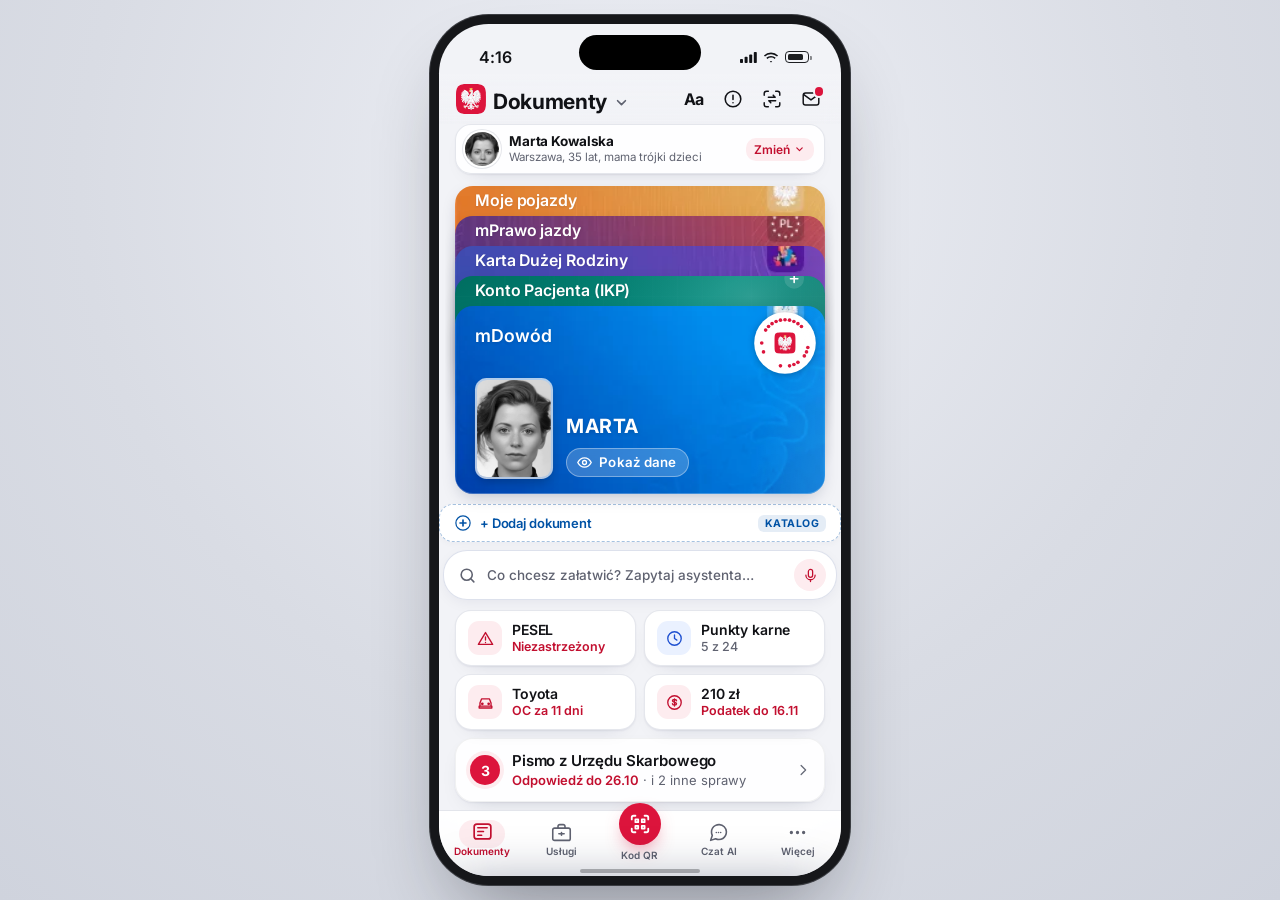
==== mockup/index.html @ f3b1d79f "Własne ikony zamiast emoji, naprawa trybu ciemnego i wysokiego kontrastu, animacje Ikony: - nowy zes" ====
<!doctype html>
<html lang="pl">
<head>
<meta charset="utf-8">
<script src="i18n.js?v=6"></script>
<meta name="viewport" content="width=device-width, initial-scale=1, viewport-fit=cover, interactive-widget=resizes-content">
<meta name="theme-color" content="#f2f3f7">
<meta name="apple-mobile-web-app-capable" content="yes">
<title>mObywatel</title>
<link rel="icon" href="assets/icon-mobywatel.svg">
<link rel="manifest" href="manifest.json">
<link rel="apple-touch-icon" href="assets/icon-mobywatel.svg">
<meta name="mobile-web-app-capable" content="yes">
<link rel="preconnect" href="https://fonts.googleapis.com">
<link rel="preconnect" href="https://fonts.gstatic.com" crossorigin>
<link href="https://fonts.googleapis.com/css2?family=Inter:wght@400;500;600;700&display=swap" rel="stylesheet">
<link rel="stylesheet" href="style.css?v=45">
</head>
<body>
<div class="phone" id="app">
  <a href="#prompt" class="skip-link" id="skipToChat">Przejdź do rozmowy z asystentem</a>
  <div class="sr-only" id="srPolite" aria-live="polite" aria-atomic="true"></div>
  <div class="sr-only" id="srAlert" role="alert" aria-live="assertive" aria-atomic="true"></div>
  <div class="island" aria-hidden="true"></div>
  <div class="status" aria-hidden="true"><span id="clock">20:10</span><span class="sig"><svg width="17" height="11" viewBox="0 0 17 11" fill="currentColor"><rect x="0" y="7" width="3" height="4" rx=".8"/><rect x="4.6" y="4.8" width="3" height="6.2" rx=".8"/><rect x="9.2" y="2.4" width="3" height="8.6" rx=".8"/><rect x="13.8" y="0" width="3" height="11" rx=".8"/></svg><svg width="16" height="11" viewBox="0 0 16 11" fill="currentColor"><path d="M8 2.2c2.3 0 4.4.9 6 2.4l1.1-1.2A10.3 10.3 0 0 0 8 .5 10.3 10.3 0 0 0 .9 3.4L2 4.6a8.6 8.6 0 0 1 6-2.4Zm0 3.4c1.4 0 2.6.5 3.6 1.4l1.1-1.2A6.9 6.9 0 0 0 8 3.9a6.9 6.9 0 0 0-4.7 1.9L4.4 7A5.2 5.2 0 0 1 8 5.6Zm0 3.3a1.6 1.6 0 0 1 1.2.5L8 10.6 6.8 9.4A1.6 1.6 0 0 1 8 8.9Z"/></svg><i class="bat"></i></span></div>

  <header class="top" id="top">
    <button class="home" id="homeBtn" aria-label="Ekran główny"><img class="emblem" src="assets/icon-mobywatel.svg" alt="" decoding="async"></button>
    <span class="sp"></span>
    <button class="ico" id="a11yBtn" onclick="toggleA11yPanel(event)" aria-label="Ustawienia wyglądu: wielkość tekstu, kontrast, słowniczek" aria-haspopup="true" aria-expanded="false" aria-controls="a11yPanel"><span class="aa" aria-hidden="true">Aa</span></button>
    <button class="ico" id="errBtn" onclick="openErrorHistory()" aria-label="Historia błędów asystenta AI" aria-haspopup="dialog" aria-controls="errModal"><svg aria-hidden="true" viewBox="0 0 24 24" fill="none" stroke="currentColor" stroke-width="1.7" stroke-linecap="round" stroke-linejoin="round"><circle cx="12" cy="12" r="8.5"/><path d="M12 8v4.5M12 16h.01"/></svg><span class="err-badge" id="errBadge" hidden>0</span></button>
    <button class="ico chatonly" id="histBtn" aria-label="Historia rozmów" aria-haspopup="true" aria-expanded="false" aria-controls="hmenu"><svg aria-hidden="true" viewBox="0 0 24 24" fill="none" stroke="currentColor" stroke-width="1.6" stroke-linecap="round" stroke-linejoin="round"><path d="M4.2 12a7.8 7.8 0 1 0 2.3-5.5"/><path d="M4 4.6v3.6h3.6"/><path d="M12 8.2V12l2.7 1.7"/></svg><span class="hc" id="histCount" hidden></span></button>
    <button class="ico chatonly" id="newBtn" aria-label="Nowa rozmowa"><svg aria-hidden="true" viewBox="0 0 24 24" fill="none" stroke="currentColor" stroke-width="1.6" stroke-linecap="round" stroke-linejoin="round"><path d="M11.5 4.5h-5a2 2 0 0 0-2 2v11a2 2 0 0 0 2 2h11a2 2 0 0 0 2-2v-5"/><path d="M17.7 3.8a1.9 1.9 0 0 1 2.7 2.7l-7.6 7.6-3.4.7.7-3.4z"/></svg></button>
    <button class="ico" id="qrBtn" aria-label="Potwierdź swoje dane: zeskanuj znak mObywatela odbiorcy"><svg aria-hidden="true" viewBox="0 0 24 24" fill="none" stroke="currentColor" stroke-width="1.6" stroke-linecap="round" stroke-linejoin="round"><path d="M3.5 8V6a2.5 2.5 0 0 1 2.5-2.5h2M16 3.5h2A2.5 2.5 0 0 1 20.5 6v2M20.5 16v2a2.5 2.5 0 0 1-2.5 2.5h-2M8 20.5H6A2.5 2.5 0 0 1 3.5 18v-2"/><path d="M8 10h7.5l-2.2-2.2M16 14H8.5l2.2 2.2"/></svg></button>
    <button class="ico" id="mailBtn" aria-label="Skrzynka, 1 nowa wiadomość"><svg aria-hidden="true" viewBox="0 0 24 24" fill="none" stroke="currentColor" stroke-width="1.6" stroke-linecap="round" stroke-linejoin="round"><rect x="3.5" y="5.5" width="17" height="13" rx="2.5"/><path d="m4.5 7.5 7.5 5.5 7.5-5.5"/></svg><span class="dot" aria-hidden="true"></span></button>
    <button class="ico" id="bellBtn" aria-label="Powiadomienia"><svg aria-hidden="true" viewBox="0 0 24 24" fill="none" stroke="currentColor" stroke-width="1.6" stroke-linecap="round" stroke-linejoin="round"><path d="M6.5 16.5V11a5.5 5.5 0 0 1 11 0v5.5l1.5 1.5H5zM10 20.5a2 2 0 0 0 4 0"/></svg></button>
  </header>

  <div class="a11y-pop" id="a11yPanel" role="dialog" aria-label="Ustawienia wyglądu">
    <div class="ap-lang-row" role="group" aria-label="Wybór języka / Select language">
      <button type="button" class="lang-btn" data-lang="pl" onclick="A11Y.setLang('pl')"><span class="flag" aria-hidden="true"><i class="ikf ikf-pl" aria-hidden="true"></i></span> Polski</button>
      <button type="button" class="lang-btn" data-lang="uk" onclick="A11Y.setLang('uk')"><span class="flag" aria-hidden="true"><i class="ikf ikf-ua" aria-hidden="true"></i></span> Українська</button>
      <button type="button" class="lang-btn" data-lang="en" onclick="A11Y.setLang('en')"><span class="flag" aria-hidden="true"><i class="ikf ikf-gb" aria-hidden="true"></i></span> English</button>
    </div>
    <button type="button" class="ap-row" id="apDark" onclick="A11Y.toggleDarkMode()" role="switch" aria-checked="false"><span class="ap-ic" aria-hidden="true"><i class="ik ik-moon" aria-hidden="true"></i></span><span class="ap-tx"><b>Tryb ciemny (Dark Mode)</b><small>Grafitowe tło, oszczędność baterii</small></span><i class="sw" aria-hidden="true"></i></button>
    <button type="button" class="ap-row" id="apFont" onclick="A11Y.toggleLargeText()" role="switch" aria-checked="false"><span class="ap-ic" aria-hidden="true">A+</span><span class="ap-tx"><b>Duży tekst</b><small>Czytelniej, większe przyciski</small></span><i class="sw" aria-hidden="true"></i></button>
    <button type="button" class="ap-row" id="apContrast" onclick="A11Y.toggleHighContrast()" role="switch" aria-checked="false"><span class="ap-ic" aria-hidden="true">◐</span><span class="ap-tx"><b>Wysoki kontrast</b><small>Mocne kolory i obramowania</small></span><i class="sw" aria-hidden="true"></i></button>
    <button type="button" class="ap-row" onclick="closeA11yPanel();openGlossary()"><span class="ap-ic" aria-hidden="true">?</span><span class="ap-tx"><b>Słowniczek „Po ludzku”</b><small>Trudne pojęcia prostym językiem</small></span></button>
    <button type="button" class="ap-row" onclick="closeA11yPanel();openErrorHistory()"><span class="ap-ic" aria-hidden="true">!</span><span class="ap-tx"><b>Historia błędów AI</b><small id="apErrSub">Status asystenta i dziennik błędów</small></span></button>
  </div>

  <button class="title" id="title" aria-haspopup="true" aria-expanded="false" aria-controls="lmenu">Dokumenty<svg aria-hidden="true" viewBox="0 0 24 24" fill="none" stroke="currentColor" stroke-width="2.4" stroke-linecap="round" stroke-linejoin="round"><path d="m6.5 9.5 5.5 5.5 5.5-5.5"/></svg></button>
  <button class="person-bar" id="personBtn" type="button" aria-label="Wybierz osobę w pokazie" aria-haspopup="true" aria-expanded="false" aria-controls="lmenu">
    <span class="person-avatar" aria-hidden="true"></span>
    <span class="person-meta">
      <b class="person-name"></b>
      <small class="person-desc"></small>
    </span>
    <span class="person-change" aria-hidden="true">Zmień<svg viewBox="0 0 24 24" fill="none" stroke="currentColor" stroke-width="2.2" stroke-linecap="round" stroke-linejoin="round"><path d="m7 9 5 5 5-5"/></svg></span>
  </button>
  <div class="lmenu" id="lmenu">
    <div class="scrim"></div>
    <div class="panel" role="dialog" aria-modal="true" aria-label="Układ dokumentów i osoba">
      <div class="lmenu-tabs" role="tablist" aria-label="Sekcje menu">
        <button type="button" class="lmenu-tab active" data-tab="osoba" role="tab" aria-selected="true" onclick="setMenuTab('osoba')"><i class="ik ik-user" aria-hidden="true"></i> Osoba</button>
        <button type="button" class="lmenu-tab" data-tab="uklad" role="tab" aria-selected="false" onclick="setMenuTab('uklad')"><i class="ik ik-layers" aria-hidden="true"></i> Układ</button>
        <button type="button" class="lmenu-tab" data-tab="a11y" role="tab" aria-selected="false" onclick="setMenuTab('a11y')"><i class="ik ik-gear" aria-hidden="true"></i> Opcje</button>
      </div>
      <div class="lmenu-sec" id="secOsoba">
        <div class="mh">Wybierz osobę w demonstracji</div>
        <div class="mo"></div>
      </div>
      <div class="lmenu-sec" id="secUklad" hidden>
        <div class="mh">Układ kart dokumentów na ekranie</div>
        <div class="ml"></div>
      </div>
      <div class="lmenu-sec" id="secA11y" hidden>
        <div class="mh">Dostępność i demonstracja</div>
        <div class="ma11y"></div>
      </div>
    </div>
  </div>

  <div class="hmenu" id="hmenu"><div class="scrim"></div><div class="panel" role="dialog" aria-modal="true" aria-label="Historia rozmów"><div class="hh"><span>Rozmowy</span><button id="hnew" type="button">+ Nowa rozmowa</button></div><div class="hl" id="hlist" data-t="0"></div></div></div>

  <div class="stackwrap" id="stackwrap"><div class="stack" id="stack"></div></div>
  <div class="alt" id="alt"></div>

  <section class="reminders" id="reminders" aria-label="Pulpit spraw i przypomnienia">
    <div class="search-pill" id="searchPill" onclick="enterChat();setTimeout(()=>document.getElementById('prompt').focus(),50)" role="button" tabindex="0" aria-label="Szukaj spraw i rozmawiaj z asystentem AI">
      <svg class="sp-search-ic" viewBox="0 0 24 24" fill="none" stroke="currentColor" stroke-width="2" stroke-linecap="round"><circle cx="11" cy="11" r="7"/><path d="m20 20-3.5-3.5"/></svg>
      <span class="sp-tx">Co chcesz załatwić? Zapytaj asystenta…</span>
      <button type="button" class="sp-mic-btn" onclick="event.stopPropagation();document.getElementById('mic').click()" aria-label="Mów do asystenta">
        <svg viewBox="0 0 24 24" fill="none" stroke="currentColor" stroke-width="1.8" stroke-linecap="round"><rect x="9" y="3.5" width="6" height="11" rx="3"/><path d="M5.5 11.5a6.5 6.5 0 0 0 13 0M12 18v2.5"/></svg>
      </button>
    </div>
    <div class="quick-grid" id="quickGrid"></div>
    <div class="tiles" id="tiles"></div>
  </section>

  <section class="chat" id="chat" aria-label="Rozmowa z asystentem">
    <div class="msgs" id="msgs" role="log" aria-live="polite" aria-relevant="additions"></div>
    <div class="ai-status" id="aiStatus" role="status" aria-live="polite" hidden>
      <span class="ai-status-dot" aria-hidden="true"></span>
      <span class="ai-status-tx" id="aiStatusTx">Asystent odpowiada…</span>
    </div>
  </section>

  <section class="voice" id="voice" aria-label="Rozmowa głosowa" data-vs="idle">
    <div class="vstage" id="vstage"></div>
    <div class="vfoot">
      <p class="vheard" id="vheard"></p>
      <p class="vstate" id="vstate">Dotknij, aby mówić</p>
      <button type="button" class="vmic" id="vmic" aria-label="Mów"><span class="ring" aria-hidden="true"></span><span class="ring r2" aria-hidden="true"></span><svg aria-hidden="true" viewBox="0 0 24 24" fill="none" stroke="currentColor" stroke-width="1.8" stroke-linecap="round"><rect x="9" y="3.5" width="6" height="11" rx="3"/><path d="M5.5 11.5a6.5 6.5 0 0 0 13 0M12 18v2.5"/></svg></button>
      <button type="button" class="vkbd" id="vkbd"><svg aria-hidden="true" viewBox="0 0 24 24" fill="none" stroke="currentColor" stroke-width="1.6" stroke-linecap="round" stroke-linejoin="round"><rect x="2.5" y="6" width="19" height="12" rx="2.5"/><path d="M6 10h.01M9.3 10h.01M12.6 10h.01M15.9 10h.01M18 10h.01M6 13.5h.01M18 13.5h.01M9 14h6"/></svg>Pisz zamiast mówić</button>
    </div>
  </section>

  <form class="composer" id="composer" autocomplete="off">
    <div class="search-suggest" id="searchSuggest" role="listbox" aria-label="Podpowiedzi spraw" hidden></div>
    <div class="bar">
      <button type="button" class="ib" id="cam" aria-label="Zrób zdjęcie dokumentu"><svg aria-hidden="true" viewBox="0 0 24 24" fill="none" stroke="currentColor" stroke-width="1.6" stroke-linecap="round" stroke-linejoin="round"><path d="M4 8.5h3l1.8-2.5h6.4L17 8.5h3V19H4z"/><circle cx="12" cy="13.5" r="3.4"/></svg></button>
      <input id="prompt" placeholder="Co chcesz załatwić?" enterkeyhint="send" aria-label="Wiadomość do asystenta">
      <button type="button" class="ib mic" id="mic" aria-label="Powiedz głosowo"><svg aria-hidden="true" viewBox="0 0 24 24" fill="none" stroke="currentColor" stroke-width="1.6" stroke-linecap="round"><rect x="9" y="3.5" width="6" height="11" rx="3"/><path d="M5.5 11.5a6.5 6.5 0 0 0 13 0M12 18v2.5"/></svg></button>
      <button type="submit" class="send" aria-label="Wyślij wiadomość"><svg aria-hidden="true" viewBox="0 0 24 24" fill="none" stroke="currentColor" stroke-width="2.2" stroke-linecap="round" stroke-linejoin="round"><path d="M12 18.5v-13M6.5 11 12 5.5l5.5 5.5"/></svg></button>
    </div>
  </form>

  <div class="todo" id="todo" aria-hidden="true"><div class="scrim"></div>
    <div class="tpanel" role="dialog" aria-modal="true" aria-labelledby="todoH">
      <div class="grab" aria-hidden="true"></div>
      <div class="th"><h2 id="todoH">Do załatwienia</h2><button class="tx-close" id="todoClose" aria-label="Zamknij"><svg aria-hidden="true" viewBox="0 0 24 24" fill="none" stroke="currentColor" stroke-width="2" stroke-linecap="round"><path d="M6.5 6.5l11 11M17.5 6.5l-11 11"/></svg></button></div>
      <div class="tl"></div>
      <button class="task" id="todoAsk">Zapytaj asystenta o wszystkie sprawy</button>
    </div>
  </div>
  <div class="sheet" id="detail" role="dialog" aria-modal="true" aria-label="Szczegóły dokumentu"></div>
  <div class="sheet-modal" id="glossaryModal" role="dialog" aria-modal="true" aria-labelledby="glossaryTitle">
    <div class="scrim" onclick="closeGlossary()"></div>
    <div class="modal-box">
      <div class="modal-head">
        <h2 id="glossaryTitle">Słowniczek „Po ludzku”</h2>
        <button class="tx-close" onclick="closeGlossary()" aria-label="Zamknij"><svg aria-hidden="true" viewBox="0 0 24 24" fill="none" stroke="currentColor" stroke-width="2" stroke-linecap="round"><path d="M6.5 6.5l11 11M17.5 6.5l-11 11"/></svg></button>
      </div>
      <p class="modal-sub">Wyjaśniamy trudne terminy urzędowe w prosty, codzienny sposób.</p>
      <div class="glossary-list"></div>
    </div>
  </div>

  <div class="sheet-modal" id="pointsModal" role="dialog" aria-modal="true" aria-labelledby="ptsTitle">
    <div class="scrim" onclick="closePointsDetail()"></div>
    <div class="modal-box">
      <div class="modal-head">
        <h2 id="ptsTitle">Punkty karne (CEPiK)</h2>
        <button class="tx-close" onclick="closePointsDetail()" aria-label="Zamknij"><svg aria-hidden="true" viewBox="0 0 24 24" fill="none" stroke="currentColor" stroke-width="2" stroke-linecap="round"><path d="M6.5 6.5l11 11M17.5 6.5l-11 11"/></svg></button>
      </div>
      <div class="pts-hero">
        <div class="pts-circle">
          <span class="pts-num">0</span>
          <small class="pts-max">/ 24 punktów</small>
        </div>
        <p class="pts-desc"></p>
      </div>
      <div class="pts-rules">
        <div class="rule-row">
          <span>Przedawnienie punktów:</span>
          <b>1 rok od daty zapłaty mandatu</b>
        </div>
        <div class="rule-row">
          <span>Limit dopuszczalny:</span>
          <b>24 punkty (20 pkt dla nowego kierowcy)</b>
        </div>
      </div>
      <div style="display:flex;gap:8px;margin-top:10px">
        <button class="btn secondary" style="flex:1" type="button" onclick="closePointsDetail();openOfficialCertificate('punkty')"><i class="ik ik-cert" aria-hidden="true"></i> Zaświadczenie PDF</button>
        <button class="btn primary pts-ask" style="flex:1.4" type="button">Zapytaj asystenta</button>
      </div>
    </div>
  </div>

  <div class="sheet-modal" id="errModal" role="dialog" aria-modal="true" aria-labelledby="errTitle">
    <div class="scrim" onclick="closeErrorHistory()"></div>
    <div class="modal-box">
      <div class="modal-head">
        <h2 id="errTitle">Historia błędów asystenta</h2>
        <button class="tx-close" onclick="closeErrorHistory()" aria-label="Zamknij"><svg aria-hidden="true" viewBox="0 0 24 24" fill="none" stroke="currentColor" stroke-width="2" stroke-linecap="round"><path d="M6.5 6.5l11 11M17.5 6.5l-11 11"/></svg></button>
      </div>
      <div class="err-agent-meta" id="errAgentMeta"></div>
      <div class="err-list" id="errList"></div>
      <div class="err-foot" id="errFoot" hidden>
        <button type="button" class="btn ghost err-clear-btn" onclick="clearErrorHistory()">Wyczyść historię błędów</button>
      </div>
    </div>
  </div>

    <!-- Modale e-Usług i Bezpieczeństwa -->
  <div class="sheet-modal" id="peselModal" role="dialog" aria-modal="true" aria-labelledby="peselModalTitle">
    <div class="scrim" onclick="closeZastrzezPeselModal()"></div>
    <div class="modal-box">
      <div class="modal-head">
        <h2 id="peselModalTitle">Zastrzeż PESEL</h2>
        <button class="tx-close" onclick="closeZastrzezPeselModal()" aria-label="Zamknij"><svg aria-hidden="true" viewBox="0 0 24 24" fill="none" stroke="currentColor" stroke-width="2" stroke-linecap="round"><path d="M6.5 6.5l11 11M17.5 6.5l-11 11"/></svg></button>
      </div>
      <p class="modal-sub">Oficjalny Rejestr Zastrzeżeń PESEL (Ministerstwo Cyfryzacji)</p>
      <div class="pesel-hero-box"></div>
      <h3 class="sec-h" style="margin-top:16px">Historia weryfikacji przez instytucje</h3>
      <div class="pesel-hist-list"></div>
    </div>
  </div>

  <div class="sheet-modal" id="busModal" role="dialog" aria-modal="true" aria-labelledby="busModalTitle">
    <div class="scrim" onclick="closeBezpiecznyAutobusModal()"></div>
    <div class="modal-box">
      <div class="modal-head">
        <h2 id="busModalTitle">Bezpieczny autobus</h2>
        <button class="tx-close" onclick="closeBezpiecznyAutobusModal()" aria-label="Zamknij"><svg aria-hidden="true" viewBox="0 0 24 24" fill="none" stroke="currentColor" stroke-width="2" stroke-linecap="round"><path d="M6.5 6.5l11 11M17.5 6.5l-11 11"/></svg></button>
      </div>
      <p class="modal-sub">Baza Centralnej Ewidencji Pojazdów (CEPiK)</p>
      <div class="bus-search-bar">
        <input type="text" id="busSearchInput" placeholder="Wpisz numer rejestracyjny (np. KR 12345)" value="KR 12345" enterkeyhint="search" style="text-transform:uppercase">
        <button type="button" class="btn primary btn-sm" onclick="renderBusDetails(document.getElementById('busSearchInput').value)">Sprawdź</button>
      </div>
      <div class="bus-presets">
        <span class="bp-lbl">Szybki wybór:</span>
        <button type="button" class="chip-sm" onclick="openBezpiecznyAutobusModal('KR 12345')">KR 12345</button>
        <button type="button" class="chip-sm" onclick="openBezpiecznyAutobusModal('WWA 8821')">WWA 8821</button>
        <button type="button" class="chip-sm" onclick="openBezpiecznyAutobusModal('GD 4490')">GD 4490</button>
      </div>
      <div class="bus-result-box"></div>
    </div>
  </div>

  <div class="sheet-modal" id="platnosciModal" role="dialog" aria-modal="true" aria-labelledby="platModalTitle">
    <div class="scrim" onclick="closeEPlatnosciModal()"></div>
    <div class="modal-box">
      <div class="modal-head">
        <h2 id="platModalTitle">ePłatności</h2>
        <button class="tx-close" onclick="closeEPlatnosciModal()" aria-label="Zamknij"><svg aria-hidden="true" viewBox="0 0 24 24" fill="none" stroke="currentColor" stroke-width="2" stroke-linecap="round"><path d="M6.5 6.5l11 11M17.5 6.5l-11 11"/></svg></button>
      </div>
      <p class="modal-sub">Podatki lokalne i opłaty samorządowe z płatnością BLIK</p>
      <div class="eplat-list"></div>
    </div>
  </div>

  <div class="sheet-modal" id="blikModal" role="dialog" aria-modal="true" aria-labelledby="blikModalTitle">
    <div class="scrim" onclick="closeBlikModal()"></div>
    <div class="modal-box blik-modal-box">
      <div class="modal-head">
        <h2 id="blikModalTitle">Płatność kodem BLIK</h2>
        <button class="tx-close" onclick="closeBlikModal()" aria-label="Zamknij"><svg aria-hidden="true" viewBox="0 0 24 24" fill="none" stroke="currentColor" stroke-width="2" stroke-linecap="round"><path d="M6.5 6.5l11 11M17.5 6.5l-11 11"/></svg></button>
      </div>
      <p class="modal-sub">Krajowa Izba Rozliczeniowa (KIR) &amp; ePłatności gov.pl</p>
      <div class="blik-flow-box" id="blikFlowBox"></div>
    </div>
  </div>

  <div class="sheet-modal" id="airModal" role="dialog" aria-modal="true" aria-labelledby="airModalTitle">
    <div class="scrim" onclick="closeJakoscPowietrzaModal()"></div>
    <div class="modal-box">
      <div class="modal-head">
        <h2 id="airModalTitle">Jakość powietrza</h2>
        <button class="tx-close" onclick="closeJakoscPowietrzaModal()" aria-label="Zamknij"><svg aria-hidden="true" viewBox="0 0 24 24" fill="none" stroke="currentColor" stroke-width="2" stroke-linecap="round"><path d="M6.5 6.5l11 11M17.5 6.5l-11 11"/></svg></button>
      </div>
      <p class="modal-sub">Główny Inspektorat Ochrony Środowiska (GIOŚ)</p>
      <div class="air-hero-box"></div>
    </div>
  </div>

  <div class="sheet-modal" id="wyboryModal" role="dialog" aria-modal="true" aria-labelledby="wyboryModalTitle">
    <div class="scrim" onclick="closeWyboryModal()"></div>
    <div class="modal-box crw-box">
      <div class="modal-head">
        <h2 id="wyboryModalTitle">Centralny Rejestr Wyborców (CRW)</h2>
        <button class="tx-close" onclick="closeWyboryModal()" aria-label="Zamknij"><svg aria-hidden="true" viewBox="0 0 24 24" fill="none" stroke="currentColor" stroke-width="2" stroke-linecap="round"><path d="M6.5 6.5l11 11M17.5 6.5l-11 11"/></svg></button>
      </div>
      <p class="modal-sub">Państwowa Komisja Wyborcza &amp; Rejestr Wyborców</p>
      <div class="crw-body" id="crwBody"></div>
    </div>
  </div>

  <div class="sheet-modal" id="aptekaModal" role="dialog" aria-modal="true" aria-label="Ekran apteczny e-Recepty">
    <div class="scrim" onclick="closeAptekaModal()"></div>
    <div class="modal-box apteka-box"></div>
  </div>

  <div class="sheet-modal" id="pocztaModal" role="dialog" aria-modal="true" aria-labelledby="pocztaModalTitle">
    <div class="scrim" onclick="closePocztaModal()"></div>
    <div class="modal-box">
      <div class="modal-head">
        <h2 id="pocztaModalTitle">e-Doręczenia (Skrzynka)</h2>
        <button class="tx-close" onclick="closePocztaModal()" aria-label="Zamknij"><svg aria-hidden="true" viewBox="0 0 24 24" fill="none" stroke="currentColor" stroke-width="2" stroke-linecap="round"><path d="M6.5 6.5l11 11M17.5 6.5l-11 11"/></svg></button>
      </div>
      <p class="modal-sub">Oficjalna korespondencja urzędowa z potwierdzeniem UPO</p>
      <div class="poczta-list"></div>
    </div>
  </div>

  <div class="sheet-modal" id="nowePismoModal" role="dialog" aria-modal="true" aria-labelledby="nowePismoTitle">
    <div class="scrim" onclick="closeNowePismoModal()"></div>
    <div class="modal-box pismo-box">
      <div class="modal-head">
        <h2 id="nowePismoTitle">Nowe pismo do urzędu</h2>
        <button class="tx-close" onclick="closeNowePismoModal()" aria-label="Zamknij"><svg aria-hidden="true" viewBox="0 0 24 24" fill="none" stroke="currentColor" stroke-width="2" stroke-linecap="round"><path d="M6.5 6.5l11 11M17.5 6.5l-11 11"/></svg></button>
      </div>
      <p class="modal-sub">e-Doręczenia: Usługa PURDE i podpis biometryczny mDowód</p>
      <div class="pismo-form-wrap" id="pismoFormWrap"></div>
    </div>
  </div>

  <div class="sheet-modal" id="notifModal" role="dialog" aria-modal="true" aria-labelledby="notifModalTitle">
    <div class="scrim" onclick="closePowiadomieniaModal()"></div>
    <div class="modal-box">
      <div class="modal-head">
        <h2 id="notifModalTitle">Centrum Powiadomień</h2>
        <button class="tx-close" onclick="closePowiadomieniaModal()" aria-label="Zamknij"><svg aria-hidden="true" viewBox="0 0 24 24" fill="none" stroke="currentColor" stroke-width="2" stroke-linecap="round"><path d="M6.5 6.5l11 11M17.5 6.5l-11 11"/></svg></button>
      </div>
      <div style="display:flex;justify-content:space-between;align-items:center;margin-bottom:8px">
        <p class="modal-sub" style="margin:0">Alerty RCB, przypomnienia terminowe i statusy</p>
        <button type="button" class="btn-xs ghost" onclick="markAllNotificationsRead()">Odczytaj wszystkie</button>
      </div>
      <div style="display:flex;gap:6px;flex-wrap:wrap;margin-bottom:12px">
        <button type="button" class="btn-xs ghost" onclick="closePowiadomieniaModal();setTimeout(()=>triggerDemoNotification('rcb'),200)" aria-label="Przetestuj powiadomienie push Alert RCB"><i class="ik ik-siren" aria-hidden="true"></i> Push RCB</button>
        <button type="button" class="btn-xs ghost" onclick="closePowiadomieniaModal();setTimeout(()=>triggerDemoNotification('recepta'),200)" aria-label="Przetestuj powiadomienie push e-Recepta"><i class="ik ik-pill" aria-hidden="true"></i> Push Recepta</button>
        <button type="button" class="btn-xs ghost" onclick="closePowiadomieniaModal();setTimeout(()=>triggerDemoNotification('oc'),200)" aria-label="Przetestuj powiadomienie push OC i kalendarz"><i class="ik ik-car" aria-hidden="true"></i> Push OC (.ics)</button>
        <button type="button" class="btn-xs ghost" onclick="closePowiadomieniaModal();setTimeout(()=>triggerDemoNotification('pismo'),200)" aria-label="Przetestuj powiadomienie push e-Doręczenia i UPO"><i class="ik ik-institution" aria-hidden="true"></i> Push Pismo (UPO)</button>
      </div>
      <div class="notif-list"></div>
    </div>
  </div>

  <!-- Ekran Główny Usług (przełączany w nawigacji dolnej) -->
  <section class="view-services" id="viewServices" aria-label="Katalog e-usług" hidden></section>

  <!-- Pasek nawigacyjny mObywatela (Dolny Dock) -->
  <nav class="bnav" id="bnav" aria-label="Główna nawigacja mObywatel">
    <button type="button" class="bnav-btn active" data-view="docs" onclick="switchNavTab('docs')" aria-label="Dokumenty" aria-current="page">
      <svg viewBox="0 0 24 24" fill="none" stroke="currentColor" stroke-width="1.8" stroke-linecap="round" stroke-linejoin="round"><rect x="3" y="4" width="18" height="16" rx="3"/><path d="M7 8h10M7 12h6M7 16h4"/></svg>
      <span>Dokumenty</span>
    </button>
    <button type="button" class="bnav-btn" data-view="services" onclick="switchNavTab('services')" aria-label="Usługi">
      <svg viewBox="0 0 24 24" fill="none" stroke="currentColor" stroke-width="1.8" stroke-linecap="round" stroke-linejoin="round"><rect x="2" y="7" width="20" height="14" rx="2"/><path d="M16 7V5a2 2 0 0 0-2-2h-4a2 2 0 0 0-2 2v2M12 12v3M9 13.5h6"/></svg>
      <span>Usługi</span>
    </button>
    <button type="button" class="bnav-btn qr-center" onclick="document.getElementById('qrBtn').click()" aria-label="Kod QR i Znak mObywatel">
      <div class="bnav-qr-circle">
        <svg viewBox="0 0 24 24" fill="none" stroke="currentColor" stroke-width="2" stroke-linecap="round" stroke-linejoin="round"><path d="M3 7V5a2 2 0 0 1 2-2h2M17 3h2a2 2 0 0 1 2 2v2M21 17v2a2 2 0 0 1-2 2h-2M7 21H5a2 2 0 0 1-2-2v-2"/><rect x="7" y="7" width="3" height="3"/><rect x="14" y="7" width="3" height="3"/><rect x="7" y="14" width="3" height="3"/><rect x="14" y="14" width="3" height="3"/></svg>
      </div>
      <span>Kod QR</span>
    </button>
    <button type="button" class="bnav-btn" data-view="chat" onclick="enterChat()" aria-label="Czat AI">
      <svg viewBox="0 0 24 24" fill="none" stroke="currentColor" stroke-width="1.8" stroke-linecap="round" stroke-linejoin="round"><path d="M21 11.5a8.38 8.38 0 0 1-.9 3.8 8.5 8.5 0 0 1-7.6 4.7 8.38 8.38 0 0 1-3.8-.9L3 21l1.9-5.7a8.38 8.38 0 0 1-.9-3.8 8.5 8.5 0 0 1 4.7-7.6 8.38 8.38 0 0 1 3.8-.9h.5a8.48 8.48 0 0 1 8 8v.5z"/><path d="M9.5 12h.01M12 12h.01M14.5 12h.01"/></svg>
      <span>Czat AI</span>
    </button>
    <button type="button" class="bnav-btn" data-view="more" onclick="openMenu('a11y')" aria-label="Więcej i Opcje">
      <svg viewBox="0 0 24 24" fill="none" stroke="currentColor" stroke-width="1.8" stroke-linecap="round" stroke-linejoin="round"><circle cx="12" cy="12" r="1"/><circle cx="19" cy="12" r="1"/><circle cx="5" cy="12" r="1"/></svg>
      <span>Więcej</span>
    </button>
  </nav>

<div class="auth" id="faceid" aria-hidden="true"><div class="box">
    <svg class="face" viewBox="0 0 48 48" fill="none" stroke="currentColor" stroke-width="2.4" stroke-linecap="round"><path d="M6 15V10a4 4 0 0 1 4-4h5M33 6h5a4 4 0 0 1 4 4v5M42 33v5a4 4 0 0 1-4 4h-5M15 42h-5a4 4 0 0 1-4-4v-5M17 18v3M31 18v3M24 18v8h-2M18 32s2.4 2.6 6 2.6 6-2.6 6-2.6"/></svg>
    <svg class="ok" viewBox="0 0 48 48" fill="none" stroke="currentColor" stroke-width="2.6" stroke-linecap="round" stroke-linejoin="round"><circle cx="24" cy="24" r="18"/><path d="m16 24.5 5.5 5.5L32 19"/></svg>
    <span>Face ID</span>
  </div></div>
  <div class="homebar" aria-hidden="true"></div>
</div>
<script src="ikony.js?v=45"></script>
<script src="osoby.js?v=45"></script>
<script src="sylwetki.js?v=45"></script>
<script src="core.js?v=45"></script>
<script src="accessibility.js?v=45"></script>
<script src="variants.js?v=45"></script>
<script src="scenarios.js?v=45"></script>
<script src="agent.js?v=45"></script>
<script src="znak-kod.js?v=45"></script>
<script src="znak.js?v=45"></script>
<script src="uslugi.js?v=45"></script>
<script src="weryfikacja.js?v=45"></script>
<script src="poczta.js?v=45"></script>
<script src="ikp-integracja.js?v=45"></script>
<script src="mandaty.js?v=45"></script>
<script src="powiadomienia-eksport.js?v=45"></script>
<script src="katalog-kart.js?v=45"></script>
<script src="spotlight.js?v=45"></script>
</body>
</html>
---- mockup/style.css ----
:root{
  --bg:#f2f3f7; --surface:#ffffff; --surface-2:#f6f7fa; --surface-3:#eceef3;
  --ink:#111216; --ink2:#5f6270; --ink3:#676b78; --hair:#e3e5eb;
  /* kolor jako tło (--red) i jako tekst (--red-ink) osobno: ta sama czerwień nie spełnia WCAG w obu rolach i w obu trybach */
  --red:#dc143c; --red-dark:#b30f30; --red-wash:#fdecef; --red-ink:#c20f2f; --on-accent:#ffffff;
  --ok:#2e7d32; --ok-wash:#e9f5ea; --ok-ink:#1e7a36;
  --warn:#9a5a00; --warn-wash:#fff3df; --warn-ink:#8a4f00;
  --info-wash:#eaf1ff; --info-ink:#1d4fd0;
  --scrim:rgba(10,12,18,.48);
  --ease-sheet:cubic-bezier(.32,.72,0,1); --ease-spring:cubic-bezier(.34,1.4,.64,1);
  --ease:cubic-bezier(.22,.9,.24,1);
  --sans:-apple-system,BlinkMacSystemFont,"SF Pro Text","Inter",system-ui,sans-serif;
  --elev-1:0 1px 2px rgba(15,25,60,.06),0 8px 22px -16px rgba(15,25,60,.28);
  --elev-2:0 12px 30px -18px rgba(15,25,60,.38);
}
*{box-sizing:border-box;-webkit-tap-highlight-color:transparent}
html,body{margin:0;min-height:100%;width:100%;max-width:100%;overflow-x:hidden}
body{min-height:100dvh;padding:14px;background:radial-gradient(circle at 50% 20%,#eef0f6 0,#d9dce4 58%,#cfd3dd 100%);font-family:var(--sans);color:var(--ink);display:flex;align-items:center;justify-content:center;overflow-y:auto;
  -webkit-font-smoothing:antialiased;font-feature-settings:"tnum" 0}
button{font:inherit;color:inherit;border:0;background:none;cursor:pointer;padding:0}
button:focus-visible,input:focus-visible{outline:2px solid var(--red);outline-offset:2px}

.phone{position:relative;flex:none;height:clamp(580px,calc(100dvh - 28px),852px);width:clamp(376px,46vw,402px);max-width:calc(100vw - 28px);border-radius:clamp(38px,5.5dvh,52px);overflow:hidden;background:var(--bg);
  box-shadow:0 0 0 9px #16171a,0 0 0 10px #3b3d42,0 40px 80px -20px rgba(20,22,30,.45)}
@media (min-width:601px) and (max-height:610px){body{align-items:flex-start;padding:10px}}
@media (max-width: 920px), (pointer: coarse), (hover: none), (display-mode: standalone){
  html,body{height:100%;width:100%;overflow:hidden}
  body{display:block;padding:0!important;margin:0!important;background:var(--bg)!important}
  .phone{width:100%!important;max-width:100%!important;min-width:0!important;height:100%!important;height:100dvh!important;min-height:0!important;border-radius:0!important;box-shadow:none!important;margin:0!important}
}

/* status bar (tylko w ramce na desktopie) */
.status{position:absolute;inset:0 0 auto 0;height:50px;pointer-events:none;display:flex;align-items:center;justify-content:space-between;padding:16px 32px 0 40px;font-size:16px;font-weight:600;letter-spacing:-.01em;z-index:95}
.status .sig{display:flex;align-items:center;gap:6px}
.status .bat{display:block;width:24px;height:12px;border:1.4px solid currentColor;border-radius:4px;position:relative;opacity:.95}
.status .bat::before{content:"";position:absolute;inset:1.6px 5px 1.6px 1.6px;background:currentColor;border-radius:1.6px}
.status .bat::after{content:"";position:absolute;right:-4px;top:3.5px;width:2px;height:4px;background:currentColor;border-radius:0 1px 1px 0;opacity:.5}
.island{position:absolute;top:11px;left:50%;transform:translateX(-50%);width:122px;height:35px;border-radius:20px;background:#000;z-index:96}
.homebar{position:absolute;bottom:3px;left:50%;transform:translateX(-50%);width:120px;height:4px;border-radius:2px;background:rgba(0,0,0,0.28);z-index:35;pointer-events:none}
@media (min-width:601px) and (max-height:760px){
  .status{height:34px;padding:8px 26px 0 30px;font-size:13.5px}
  .island{top:6px;width:96px;height:23px;border-radius:14px}
  .homebar{bottom:2px;width:104px;height:3px}
}
@media (max-width: 920px), (pointer: coarse), (hover: none), (display-mode: standalone){.status,.island,.homebar{display:none!important}}
@media (max-height:620px){.title{font-size:28px;line-height:34px}}

/* header */
.top{position:absolute;left:0;right:0;height:50px;display:flex;align-items:center;gap:3px;padding:0 12px 0 16px;z-index:20;
  background:linear-gradient(to bottom,rgba(242,243,247,.96) 0%,rgba(242,243,247,.82) 62%,rgba(242,243,247,0) 100%);
  -webkit-backdrop-filter:blur(10px);backdrop-filter:blur(10px)}
.home{display:block;border-radius:12px;margin-left:-4px;padding:5px;transition:background .2s,transform .2s var(--ease)}
.home:hover{background:rgba(255,255,255,.7)}.home:active{transform:scale(.94)}
.emblem{width:30px;height:30px;display:block;border-radius:8px}
.top .sp{flex:1}
.ico{width:36px;height:36px;display:grid;place-items:center;position:relative;color:var(--ink);border-radius:11px;transition:background .2s,color .2s,transform .2s var(--ease)}
.ico:hover{background:rgba(255,255,255,.72)}.ico:active{transform:scale(.92)}
.ico svg{width:22px;height:22px}
.ico .dot{position:absolute;top:6px;right:6px;width:8.5px;height:8.5px;border-radius:50%;background:var(--red);box-shadow:0 0 0 2px var(--bg)}

.title{position:absolute;left:20px;margin:0;font-size:32px;line-height:40px;font-weight:700;letter-spacing:-.02em;transition:opacity .25s,transform .4s var(--ease)}

/* stos dokumentów */
.stackwrap{position:absolute;left:0;right:0;transition:height .5s var(--ease),top .5s var(--ease);z-index:5}
.stack{position:relative;margin:0 16px;height:100%}
.card{position:absolute;left:0;right:0;width:100%;aspect-ratio:3/2;border-radius:18px;overflow:hidden;cursor:pointer;
  background:#ccc center/cover no-repeat;box-shadow:0 -1px 0 rgba(255,255,255,.25) inset,0 6px 18px -6px rgba(15,25,60,.28);
  transition:top .5s var(--ease),transform .5s var(--ease),filter .3s}
.card:active{filter:brightness(.96)}
.phone.chatting .card{cursor:default}
.stack .card:not(:last-child) .face .ov,
.stack .card:not(:last-child) .face .syl {
  opacity: 0;
  pointer-events: none;
}
.pocket-hint{position:absolute;left:50%;bottom:6px;transform:translateX(-50%);width:36px;height:5px;border-radius:3px;background:rgba(255,255,255,.75);opacity:0;transition:opacity .3s;pointer-events:none;z-index:30}
.phone.chatting .pocket-hint{opacity:1}

/* przypomnienia */
.reminders{position:absolute;left:0;right:0;transition:opacity .25s,transform .4s var(--ease)}
.rhead{display:flex;align-items:baseline;gap:8px;padding:0 20px 8px}
.rhead h2{margin:0;font-size:17px;font-weight:600;letter-spacing:-.01em}
.rhead span{font-size:13px;font-weight:600;color:#fff;background:var(--red);border-radius:10px;padding:1px 7px;line-height:18px}
.tiles{display:flex;gap:10px;overflow-x:auto;padding:0 16px 4px;scroll-snap-type:x mandatory;scroll-padding:0 16px;scrollbar-width:none}
.tiles::-webkit-scrollbar{display:none}
.tile{flex:0 0 156px;min-width:0;scroll-snap-align:start;text-align:left;background:var(--surface);border-radius:16px;padding:11px 12px 12px;
  display:flex;flex-direction:column;gap:8px;overflow:hidden;box-shadow:0 1px 2px rgba(15,25,60,.06)}
.tile .ti{flex:none;width:26px;height:26px;border-radius:8px;display:grid;place-items:center;background:var(--red-wash);color:var(--red-ink)}
.tile .ti svg{width:16px;height:16px}
.tile .tx{display:block;min-width:0}
.tile b{display:-webkit-box;-webkit-box-orient:vertical;-webkit-line-clamp:2;overflow:hidden;font-size:14px;line-height:18px;min-height:36px;font-weight:600;letter-spacing:-.01em}
.tile small{display:block;margin-top:2px;font-size:12.5px;line-height:16px;color:var(--ink2);white-space:nowrap;overflow:hidden;text-overflow:ellipsis}
.tile.urgent small{color:var(--red-ink);font-weight:600}

/* rozmowa */
.chat{position:absolute;left:0;right:0;opacity:0;pointer-events:none;transform:translateY(30px);transition:opacity .3s .1s,transform .45s .05s var(--ease);display:flex;flex-direction:column}
.msgs{flex:1;overflow-y:auto;-webkit-mask-image:linear-gradient(to bottom,transparent 0,#000 18px);mask-image:linear-gradient(to bottom,transparent 0,#000 18px);padding:14px 16px 16px;display:flex;flex-direction:column;gap:10px;scrollbar-width:none;overscroll-behavior:contain}
.msgs::-webkit-scrollbar{display:none}
.phone.chatting .chat{opacity:1;pointer-events:auto;transform:none}
.phone.chatting .title,.phone.chatting .reminders{opacity:0;pointer-events:none;transform:translateY(16px)}

.empty{margin:auto 0 0}
.empty h2{font-size:22px;line-height:28px;letter-spacing:-.02em;margin:0 0 4px;font-weight:700}
.empty p{color:var(--ink2);margin:0 0 14px;font-size:15px;line-height:21px}
.sugg{background:var(--surface);border-radius:16px;overflow:hidden}
.sugg button{display:flex;align-items:center;width:100%;text-align:left;padding:12px 14px;font-size:15px;gap:12px;border-top:1px solid var(--hair)}
.sugg button:first-child{border-top:0}
.sugg button span{flex:1}
.sugg button small{display:block;color:var(--ink3);font-size:13px;margin-top:1px}
.sugg svg{width:16px;height:16px;color:var(--ink3);flex:none}

.msg{max-width:84%;overflow-wrap:anywhere;font-size:15.5px;line-height:22px;animation:rise .3s var(--ease) both}
.msg.user{align-self:flex-end;background:var(--red);color:#fff;padding:9px 14px;border-radius:20px 20px 6px 20px}
.msg.bot{align-self:flex-start;padding:0 2px}
.msg.bot b{font-weight:600}
.typing{display:flex;gap:4px;padding:8px 2px}
.typing i{width:7px;height:7px;border-radius:50%;background:var(--ink3);animation:dot 1s infinite}
.typing i:nth-child(2){animation-delay:.15s}.typing i:nth-child(3){animation-delay:.3s}
@keyframes dot{0%,60%,100%{opacity:.3}30%{opacity:1}}
@keyframes rise{from{opacity:0;transform:translateY(8px)}}

.ui{flex:none;align-self:stretch;background:var(--surface);border-radius:18px;overflow:hidden;animation:rise .35s var(--ease) both;box-shadow:0 1px 2px rgba(15,25,60,.06)}
.ui .hd{display:flex;align-items:center;gap:11px;padding:14px 16px 10px}
.ui .ic{width:34px;height:34px;border-radius:10px;display:grid;place-items:center;background:var(--red-wash);color:var(--red-ink);flex:none}
.ui .ic svg{width:19px;height:19px}
.ui.ok .ic{background:var(--ok-wash);color:var(--ok-ink)}
.ui.warn .ic{background:var(--warn-wash);color:var(--warn-ink)}
.ui .tt{font-weight:600;font-size:16px;line-height:21px;letter-spacing:-.01em}
.ui .rows{padding:0 16px 4px}
.ui .row{display:flex;justify-content:space-between;align-items:baseline;flex-wrap:wrap;gap:3px 12px;padding:9px 0;border-top:1px solid var(--hair);font-size:14px;line-height:20px}
.ui .row span{color:var(--ink2);flex:1 1 auto;min-width:90px;max-width:100%;word-break:normal;overflow-wrap:break-word}
.ui .row b{font-weight:500;text-align:right;flex:1 1 auto;min-width:100px;max-width:100%;word-break:normal;overflow-wrap:break-word}
.ui .row.row-stack{flex-direction:column;align-items:flex-start;gap:3px}
.ui .row.row-stack b{text-align:left;width:100%}
.ui .body{padding:0 16px 12px;font-size:14.5px;line-height:21px}
.ui .note{margin:0 16px 12px;font-size:13px;line-height:18px;color:var(--ink2)}
.ui .flag{margin:4px 16px 12px;padding:10px 12px;border-radius:12px;background:var(--warn-wash);color:var(--warn-ink);font-size:13.5px;line-height:19px}
.ui .src{display:flex;align-items:center;gap:6px;padding:9px 16px 11px;border-top:1px solid var(--hair);font-size:12px;color:var(--ink3)}
.ui .src svg{width:13px;height:13px}
.ui .actions{display:flex;gap:8px;padding:6px 16px 16px}
.btn{flex:1;height:48px;border-radius:14px;font-weight:600;font-size:16px;letter-spacing:-.01em}
.btn.primary{background:var(--red);color:#fff}
.btn.primary:active{background:var(--red-dark)}
.btn.ghost{background:var(--bg);flex:0 0 auto;padding:0 18px}
.ui.done .hd::after{content:"Potwierdzone";margin-left:auto;font-size:12px;color:var(--ok-ink);font-weight:600}
.list .it{display:flex;align-items:center;gap:12px;padding:12px 16px;border-top:1px solid var(--hair);text-align:left;width:100%}
.list .it .x{flex:1}.list .it .x b{display:block;font-size:15px;font-weight:500}.list .it .x small{color:var(--ink2);font-size:13px}
.list .it .go{font-size:14px;color:var(--red-ink);font-weight:600}
.list .pip{width:8px;height:8px;border-radius:50%;background:var(--red);flex:none}
.list .pip.g{background:var(--hair)}
.qr{display:flex;flex-direction:column;align-items:center;padding:4px 16px 16px;gap:8px}
.qr svg{width:180px;height:180px;color:var(--ink)}
.qr .code{font-size:24px;letter-spacing:.16em;font-weight:600;font-variant-numeric:tabular-nums}
.chips{flex:none;display:flex;flex-wrap:wrap;gap:8px;animation:rise .3s var(--ease) both}
.chips button{max-width:100%;text-align:left;line-height:20px;background:var(--surface);border-radius:20px;padding:9px 15px;font-size:15px;box-shadow:0 1px 2px rgba(15,25,60,.06)}
.chips button.sel{background:var(--red-wash);color:var(--red-ink);box-shadow:inset 0 0 0 1.5px var(--red)}
.chips button.next{background:var(--red);color:#fff}

/* pasek do rozmowy */
.composer{position:absolute;left:0;right:0;bottom:0;padding:8px 12px 30px;z-index:25;background:linear-gradient(to top,var(--bg) 75%,rgba(242,243,247,0))}
@media (max-width: 920px), (pointer: coarse), (hover: none), (display-mode: standalone){.composer{padding-bottom:max(env(safe-area-inset-bottom),12px)}}
.bar{display:flex;align-items:center;gap:2px;background:rgba(255,255,255,.96);border:1px solid rgba(227,229,235,.95);border-radius:28px;padding:6px 6px 6px 8px;
  box-shadow:var(--elev-2);transition:box-shadow .25s,border-color .25s}
.phone.chatting .bar{box-shadow:0 0 0 1.5px var(--red),0 10px 30px -10px rgba(15,25,60,.22)}
.bar input{flex:1 1 auto;width:0;min-width:0;border:0;outline:0;background:none;font:inherit;font-size:17px;color:var(--ink);padding:10px 6px;letter-spacing:-.01em}
.bar input::placeholder{color:var(--ink3)}
.ib{width:40px;height:40px;border-radius:50%;display:grid;place-items:center;color:var(--ink2);flex:none}
.ib svg{width:22px;height:22px}
.send{width:40px;height:40px;border-radius:50%;background:var(--red);color:#fff;display:grid;place-items:center;flex:none;box-shadow:0 5px 12px -6px rgba(220,20,60,.8);transition:transform .2s var(--ease),background .2s}
.send:hover{background:var(--red-dark);transform:scale(1.05)}.send:active{transform:scale(.94)}
.send svg{width:20px;height:20px}
.listening .mic{color:var(--red-ink);animation:pulse 1s infinite}
@keyframes pulse{50%{transform:scale(1.18)}}
@media (max-width:359px){#cam{display:none}.bar{padding-left:14px}.bar input{font-size:16px}}

/* karta dokumentu (szczegóły) */
.sheet{position:absolute;inset:0;z-index:70;background:var(--bg);transform:translateY(102%);transition:transform .5s var(--ease);display:flex;flex-direction:column}
.sheet.on{transform:none}
.sheet .nav{display:grid;grid-template-columns:1fr auto 1fr;align-items:center;padding:0 14px;height:52px;flex:none}
.sheet .back{display:flex;align-items:center;gap:2px;color:var(--red-ink);font-size:17px;justify-self:start}
.sheet .back svg{width:22px;height:22px}
.sheet .nav b{font-size:17px;font-weight:600}
.sheet .clock{text-align:center;font-size:14px;color:var(--ink2);font-variant-numeric:tabular-nums;margin:2px 0 12px}
.sheet .body{flex:1;overflow-y:auto;padding:0 16px 30px;scrollbar-width:none}
.sheet .body::-webkit-scrollbar{display:none}
.idcard{border-radius:20px;overflow:hidden;background:#fff;box-shadow:0 1px 2px rgba(15,25,60,.06)}
.idcard .crop{position:relative;width:100%;aspect-ratio:560/740;overflow:hidden}
.idcard .crop img{position:absolute;width:108.93%;left:-4.46%;top:-29.05%}
.bigcard{width:100%;aspect-ratio:3/2;border-radius:18px;background:center/cover no-repeat;box-shadow:0 8px 24px -8px rgba(15,25,60,.3)}
.valid{display:flex;align-items:center;gap:12px;background:var(--surface);border-radius:18px;padding:14px 16px;margin-top:12px;color:var(--ok-ink);font-weight:600;font-size:16px}
.valid svg{width:28px;height:28px}
.quick{display:flex;justify-content:space-between;margin:16px 4px 0}
.quick button{width:76px;display:flex;flex-direction:column;align-items:center;gap:7px;font-size:12.5px;line-height:16px;text-align:center;color:var(--ink)}
.quick i{width:56px;height:56px;border-radius:50%;background:var(--surface);display:grid;place-items:center;color:var(--red-ink);box-shadow:0 1px 2px rgba(15,25,60,.06)}
.quick i svg{width:24px;height:24px}
.sheet .ui{margin-top:12px}
.sheet .qrbox .ui{animation:rise .35s var(--ease) both}

/* Face ID */
.auth{position:absolute;inset:0;z-index:90;display:grid;place-items:center;background:rgba(10,12,18,.18);opacity:0;pointer-events:none;transition:opacity .2s}
.auth.on{opacity:1;pointer-events:auto}
.auth .box{width:156px;height:156px;border-radius:34px;background:rgba(36,37,42,.86);backdrop-filter:blur(16px);-webkit-backdrop-filter:blur(16px);color:#fff;
  display:flex;flex-direction:column;align-items:center;justify-content:center;gap:12px;font-size:15px;font-weight:500;transform:scale(.92);transition:transform .3s var(--ease)}
.auth.on .box{transform:none}
.auth svg{width:62px;height:62px}
.auth .ok{display:none;color:#5fd38a}
.auth.done .face{display:none}.auth.done .ok{display:block}
.auth .face{animation:scan 1s ease-in-out infinite}
@keyframes scan{50%{opacity:.45}}

@media (prefers-reduced-motion:reduce){*,*::before,*::after{animation-duration:.01ms!important;animation-delay:0s!important;animation-iteration-count:1!important;transition-duration:.01ms!important;transition-delay:0s!important;scroll-behavior:auto!important}}

/* ---------- warianty układu dokumentów ---------- */
.alt{position:absolute;left:0;right:0;z-index:6;transition:opacity .25s,transform .4s var(--ease)}
.phone[data-v="stos"] .alt{display:none}
.phone:not([data-v="stos"]) .stackwrap{opacity:0;pointer-events:none;transition:opacity .3s}
.phone.chatting .stackwrap{opacity:0;pointer-events:none;transition:opacity .2s}
.phone.chatting .alt{opacity:0;pointer-events:none;transform:translateY(16px)}

/* karuzela */
.car{display:flex;gap:12px;overflow-x:auto;overflow-y:visible;padding-bottom:14px;margin-bottom:-14px;box-sizing:content-box;scroll-snap-type:x mandatory;scrollbar-width:none;overscroll-behavior-x:contain}
.car::-webkit-scrollbar{display:none}
.ccard{flex:none;scroll-snap-align:center;border-radius:20px;background:center/cover no-repeat;box-shadow:0 10px 24px -10px rgba(15,25,60,.35)}
.dots{display:flex;justify-content:center;gap:6px;height:10px;align-items:center;margin-top:12px}
.dots i{width:6px;height:6px;border-radius:3px;background:#c9ccd6;transition:width .25s var(--ease),background .25s}
.dots i.on{width:18px;background:var(--ink)}
.acts{display:flex;justify-content:space-between;align-items:flex-start;padding:0 18px;margin-top:12px;min-height:86px}
.acts button{width:76px;display:flex;flex-direction:column;align-items:center;gap:6px;font-size:12px;line-height:15px;text-align:center;color:var(--ink)}
.acts i{width:48px;height:48px;border-radius:50%;background:var(--surface);display:grid;place-items:center;color:var(--red-ink);box-shadow:0 1px 2px rgba(15,25,60,.06);flex:none}
.acts i svg{width:22px;height:22px}
.acts span{display:block;max-width:76px}

.cstat{display:flex;justify-content:center;align-items:center;gap:8px;height:20px;font-size:13.5px;color:var(--ink2);white-space:nowrap;overflow:hidden;padding:0 16px}
.cstat span{display:inline-flex;align-items:center;gap:5px;font-weight:600}
.cstat .good{color:var(--ok-ink)}.cstat .bad{color:var(--red-ink)}
.cstat svg{width:16px;height:16px}
.cstat .sep{width:3px;height:3px;border-radius:50%;background:#b8bcc8}

.alt.compact .acts{min-height:52px}
.alt.compact .acts span{display:none}
.alt.compact .acts i{width:46px;height:46px}

/* pionowa karuzela */
.vwrap{position:relative}
.vcar{display:flex;flex-direction:column;align-items:center;gap:12px;overflow-y:auto;scroll-snap-type:y mandatory;scrollbar-width:none;overscroll-behavior:contain;
  -webkit-mask-image:linear-gradient(to bottom,transparent 0,#000 18%,#000 82%,transparent 100%);mask-image:linear-gradient(to bottom,transparent 0,#000 18%,#000 82%,transparent 100%)}
.vcar::-webkit-scrollbar{display:none}
.vcard{flex:none;scroll-snap-align:center;scroll-snap-stop:always;border-radius:20px;background:center/cover no-repeat;box-shadow:0 10px 24px -10px rgba(15,25,60,.35);transition:transform .12s linear,opacity .12s linear;will-change:transform}
.vdots{position:absolute;right:12px;top:50%;transform:translateY(-50%);flex-direction:column;height:auto;margin:0}
.vdots i{width:6px;height:6px;transition:height .25s var(--ease),background .25s}
.vdots i.on{width:6px;height:18px}

/* lista pasków */
.phone[data-v="lista"] .alt{display:flex;flex-direction:column;gap:8px;padding:0 16px}
.strip{display:flex;align-items:center;gap:10px;border-radius:16px;overflow:hidden;background:left center/cover no-repeat;color:#fff;text-align:left;padding-right:14px;min-width:0;
  box-shadow:0 6px 16px -8px rgba(15,25,60,.35)}
.strip .st{flex:1;min-width:0}
.strip .st b{display:block;font-size:16px;line-height:20px;font-weight:600;letter-spacing:-.01em;white-space:nowrap;overflow:hidden;text-overflow:ellipsis}
.strip .st small{display:block;font-size:13px;line-height:17px;opacity:.88;white-space:nowrap;overflow:hidden;text-overflow:ellipsis}
.strip .chev svg{width:18px;height:18px;opacity:.8;display:block}
.pill{flex:none;background:var(--surface);color:var(--red-ink);font-size:11px;font-weight:700;line-height:14px;padding:3px 8px;border-radius:12px;white-space:nowrap;max-width:44%;overflow:hidden;text-overflow:ellipsis}

/* siatka 2x2 */
.grid{display:grid;grid-template-columns:1fr 1fr;gap:10px;padding:0 16px}
.gcard{position:relative;border-radius:18px;overflow:hidden;background-size:230% auto;background-position:86% 86%;background-repeat:no-repeat;color:#fff;text-align:left;
  padding:12px;display:flex;flex-direction:column;justify-content:space-between;min-width:0;box-shadow:0 8px 18px -10px rgba(15,25,60,.4)}
.gcard .gi{width:32px;height:32px;border-radius:50%;background:rgba(255,255,255,.95);display:grid;place-items:center;color:var(--ink)}
.gcard .gi svg{width:18px;height:18px}
.gcard .pill{position:absolute;top:12px;right:10px}
.gcard .gt{display:block;min-width:0}
.gcard b{display:-webkit-box;-webkit-box-orient:vertical;-webkit-line-clamp:2;overflow:hidden;font-size:15px;line-height:19px;font-weight:600;letter-spacing:-.01em}
.gcard small{display:block;margin-top:2px;font-size:12px;line-height:15px;opacity:.88;white-space:nowrap;overflow:hidden;text-overflow:ellipsis}

/* ---------- awers dokumentu: zdjęcie i dane ---------- */
.card,.ccard,.vcard,.gmini,.bigcard{container-type:inline-size}
.ccard,.vcard{position:relative;overflow:hidden}
.face{position:absolute;inset:0;pointer-events:none;color:#fff;text-align:left}
.face .ov{position:absolute;left:6cqw;right:6cqw;bottom:6cqw;display:flex;align-items:flex-end;gap:4cqw}
.face .ph{display:block;flex:none;width:24cqw;aspect-ratio:187/245;border-radius:2.6cqw;
  background:#e9eef5 var(--foto) 50% 30%/cover no-repeat;box-shadow:0 0 0 .55cqw rgba(255,255,255,.7),0 1.2cqw 3cqw rgba(0,0,0,.25)}
.face .col{display:block;min-width:0;flex:1}
.face .nm{display:block;font-size:5.3cqw;line-height:1.15;font-weight:700;letter-spacing:.03em;text-shadow:0 .3cqw 1.2cqw rgba(0,0,0,.18);white-space:nowrap;overflow:hidden;text-overflow:ellipsis}
.face .dl{display:grid;grid-template-columns:auto auto;justify-content:start;gap:1.8cqw 4.5cqw;margin-top:2.6cqw}
.face .dl span{display:block;min-width:0}
.face .dl small{display:block;font-size:2.9cqw;line-height:1.2;opacity:.78;letter-spacing:.01em}
.face .dl b{display:block;font-size:4cqw;line-height:1.25;font-weight:600;white-space:nowrap;font-variant-numeric:tabular-nums}
.face .ov.veh{flex-direction:column;align-items:flex-start;gap:3.6cqw}
.plate{display:inline-flex;align-items:stretch;background:#fff;color:#111;border-radius:1.4cqw;overflow:hidden;box-shadow:0 0 0 .5cqw #111 inset,0 1.2cqw 3cqw rgba(0,0,0,.25)}
.plate i{display:flex;align-items:flex-end;justify-content:center;width:5.8cqw;padding-bottom:1cqw;background:#0b3fa8;color:#fff;font-style:normal;font-size:2.7cqw;font-weight:700}
.plate b{font-size:7.4cqw;line-height:1;font-weight:700;letter-spacing:.06em;padding:1.3cqw 2.6cqw 1.1cqw;font-variant-numeric:tabular-nums}
@container (max-width:240px){.face .dl{display:none}.face .nm{font-size:5.4cqw;white-space:normal;display:-webkit-box;-webkit-box-orient:vertical;-webkit-line-clamp:2;line-height:1.2}.face .ph{width:24cqw}.face .ov{gap:4.5cqw;bottom:6cqw}.face .ov.veh{gap:3.5cqw}}
.bigcard{position:relative}

/* lista: zdjęcie w kółku i dane */
.strip .lead{flex:none;display:flex;align-items:center}
.strip .avatar{display:block;box-sizing:border-box;width:var(--av,56px);height:var(--av,56px);border-radius:50%;overflow:hidden;box-shadow:0 0 0 3px #fff,0 4px 10px rgba(0,0,0,.2);background:var(--surface)}
.strip .avatar .ph{display:block;width:100%;height:100%;background:#e9eef5 var(--foto) 50% 32%/112% auto no-repeat}
.strip .lead .plate{border-radius:5px;flex:none}
.strip .lead .plate i{width:13px;font-size:7px;padding-bottom:3px}
.strip .lead .plate b{font-size:15px;padding:6px 7px 5px;letter-spacing:.04em}
.strip em{display:block;font-style:normal;font-size:12.5px;line-height:16px;opacity:.82;white-space:nowrap;overflow:hidden;text-overflow:ellipsis}
.alt.tight .strip em{display:none}
.alt.tight .strip .lead .plate{}.alt.tight .strip .lead .plate b{font-size:12px;padding:5px 5px 4px}

/* siatka: mini karty z podpisem */
.grid .gitem{display:flex;flex-direction:column;align-items:center;gap:6px;text-align:left;min-width:0}
.gmini{position:relative;display:block;border-radius:14px;background:center/cover no-repeat;box-shadow:0 8px 18px -10px rgba(15,25,60,.45);overflow:hidden}
.gcap{display:block;width:100%;padding:0 2px;min-width:0}
.gcap b{display:block;font-size:14px;line-height:18px;font-weight:600;white-space:nowrap;overflow:hidden;text-overflow:ellipsis}
.gcap span{display:flex;align-items:center;gap:4px;font-size:12px;line-height:16px;font-weight:600;white-space:nowrap;overflow:hidden}
.gcap svg{width:13px;height:13px;flex:none}
.gcap .good{color:var(--ok-ink)}.gcap .bad{color:var(--red-ink)}

/* ---------- menu wariantów rozwijane z góry ---------- */
.title{display:flex;align-items:center;gap:6px;cursor:pointer;padding:0;color:var(--ink);z-index:21;font:inherit;font-size:32px;line-height:40px;font-weight:700;letter-spacing:-.02em}
.title svg{width:22px;height:22px;color:var(--ink2);transition:transform .3s var(--ease)}
.phone.menu .title svg{transform:rotate(180deg)}
.lmenu{position:absolute;inset:0;z-index:55;pointer-events:none}
.lmenu .scrim{position:absolute;inset:0;background:rgba(242,243,247,.55);backdrop-filter:blur(6px);-webkit-backdrop-filter:blur(6px);opacity:0;transition:opacity .25s}
.lmenu .panel{position:absolute;left:12px;right:12px;top:var(--menuTop,110px);max-height:calc(100% - var(--menuTop,110px) - 20px);background:var(--surface);border-radius:22px;padding:8px 10px 24px;box-shadow:0 20px 50px -12px rgba(15,25,60,.35);
  transform:translateY(-14px) scale(.98);transform-origin:top center;opacity:0;overflow-y:auto;overscroll-behavior:contain;scrollbar-width:thin;scrollbar-color:rgba(15,25,60,.25) transparent;transition:transform .32s var(--ease),opacity .2s}
.lmenu .panel::-webkit-scrollbar{width:5px;display:block}
.lmenu .panel::-webkit-scrollbar-thumb{background:rgba(15,25,60,.25);border-radius:4px}
.phone.menu .lmenu{pointer-events:auto}
.phone.menu .lmenu .scrim{opacity:1}
.phone.menu .lmenu .panel{transform:none;opacity:1}
.phone.menu #title{z-index:56}
.phone.menu .composer,.phone.hist .composer{display:none!important}
.lmenu-tabs{display:flex;gap:4px;background:var(--bg);padding:4px;border-radius:14px;margin:2px 4px 8px}
.lmenu-tab{flex:1;padding:8px 4px;font-size:13px;font-weight:600;color:var(--ink2);text-align:center;border-radius:10px;transition:all .2s var(--ease)}
.lmenu-tab:hover{color:var(--ink)}
.lmenu-tab.active{background:var(--surface);color:var(--ink);box-shadow:0 2px 8px rgba(15,25,60,.09)}
.lmenu-sec[hidden]{display:none!important}
.lmenu .mh{font-size:13px;color:var(--ink2);padding:6px 12px 6px;font-weight:500}
.lmenu .ml button{display:flex;align-items:center;gap:12px;width:100%;text-align:left;padding:10px 12px;border-radius:14px}
.lmenu .ml button.on{background:var(--red-wash)}
.lmenu .ml button>svg{width:20px;height:20px;color:var(--red-ink);flex:none}
.lmenu .mt{flex:1;min-width:0}
.lmenu .mt b{display:block;font-size:16px;font-weight:600;letter-spacing:-.01em}
.lmenu .mt small{display:block;font-size:13px;color:var(--ink2);white-space:nowrap;overflow:hidden;text-overflow:ellipsis}
.mi{position:relative;flex:none;width:34px;height:44px;border-radius:9px;background:var(--bg);overflow:hidden}
.mi i{position:absolute;display:block;border-radius:3px;background:#3e7be0}
.mi i:nth-child(2){background:#6a4fc4}.mi i:nth-child(3){background:#8c3e78}.mi i:nth-child(4){background:#e98a35}
.mi-stos i{left:5px;right:5px;height:14px}.mi-stos i:nth-child(1){top:5px}.mi-stos i:nth-child(2){top:10px}.mi-stos i:nth-child(3){top:15px}.mi-stos i:nth-child(4){top:20px;height:19px}
.mi-karuzela i{top:14px;height:16px;width:22px}.mi-karuzela i:nth-child(1){left:6px;z-index:2}.mi-karuzela i:nth-child(2){left:30px}.mi-karuzela i:nth-child(3),.mi-karuzela i:nth-child(4){display:none}
.mi-pion i{left:6px;right:6px;height:16px}.mi-pion i:nth-child(1){top:-9px;opacity:.5}.mi-pion i:nth-child(2){top:14px}.mi-pion i:nth-child(3){top:37px;opacity:.5}.mi-pion i:nth-child(4){display:none}
.mi-lista i{left:5px;right:5px;height:7px}.mi-lista i:nth-child(1){top:6px}.mi-lista i:nth-child(2){top:15px}.mi-lista i:nth-child(3){top:24px}.mi-lista i:nth-child(4){top:33px}
.mi-siatka i{width:11px;height:15px}.mi-siatka i:nth-child(1){left:5px;top:6px}.mi-siatka i:nth-child(2){left:18px;top:6px}.mi-siatka i:nth-child(3){left:5px;top:23px}.mi-siatka i:nth-child(4){left:18px;top:23px}

.alt.xtight .strip .st small{display:none}
.alt.tight .gcap b{font-size:13px;line-height:16px}
.alt.tight .gcap span{font-size:11px;line-height:14px}
.alt.tight .grid .gitem{gap:4px}

/* ---------- historia rozmów ---------- */
.chatonly{display:none}
.phone.chatting .chatonly{display:grid;animation:fadein .3s}
@keyframes fadein{from{opacity:0}to{opacity:1}}
.ico .hc{position:absolute;top:5px;right:2px;min-width:17px;height:17px;padding:0 4px;border-radius:9px;background:var(--ink);color:#fff;font-size:11px;font-weight:600;line-height:17px;text-align:center;box-shadow:0 0 0 2px var(--bg)}
.ico.has .hc{background:var(--red)}
.ico.has .hc[hidden]{display:block;min-width:9px;width:9px;height:9px;padding:0;top:8px;right:7px;font-size:0}
.phone.hist #histBtn{color:var(--red-ink)}
.hmenu{position:absolute;inset:0;z-index:45;pointer-events:none}
.hmenu .scrim{position:absolute;inset:0;background:rgba(242,243,247,.6);backdrop-filter:blur(6px);-webkit-backdrop-filter:blur(6px);opacity:0;transition:opacity .25s}
.hmenu .panel{position:absolute;left:12px;right:12px;top:var(--histTop,100px);max-height:calc(100% - var(--histTop,100px) - 24px);display:flex;flex-direction:column;background:var(--surface);border-radius:20px;padding:6px 8px 18px;box-shadow:0 20px 50px -12px rgba(15,25,60,.35);transform:translateY(-12px) scale(.98);transform-origin:50% 0;opacity:0;transition:transform .3s var(--ease),opacity .2s}
.phone.hist .hmenu{pointer-events:auto}
.phone.hist #histBtn{z-index:46}
.phone.hist .hmenu .scrim{opacity:1}
.phone.hist .hmenu .panel{transform:none;opacity:1}
.hmenu .hh{display:flex;align-items:center;justify-content:space-between;padding:8px 6px 6px 12px;flex:none}
.hmenu .hh span{font-size:13px;color:var(--ink2);font-weight:500}
.hmenu .hh button{font:inherit;font-size:14px;font-weight:600;color:var(--red-ink);padding:6px 10px;border-radius:10px;background:var(--red-wash)}
.hmenu .hl{overflow-y:auto;min-height:0;scrollbar-width:none;overscroll-behavior:contain}
.hmenu .hl::-webkit-scrollbar{display:none}
.hmenu .hl button{display:flex;align-items:center;gap:12px;width:100%;text-align:left;padding:10px 12px;border-radius:14px}
.hmenu .hl button.on{background:var(--red-wash)}
.hmenu .hic{width:36px;height:36px;border-radius:11px;display:grid;place-items:center;background:var(--surface-2);color:var(--ink);flex:none}
.hmenu .on .hic{background:var(--surface);color:var(--red-ink)}
.hmenu .hic svg{width:20px;height:20px}
.hmenu .mt{flex:1;min-width:0}
.hmenu .mt b{display:block;font-size:15.5px;font-weight:600;letter-spacing:-.01em;white-space:nowrap;overflow:hidden;text-overflow:ellipsis}
.hmenu .mt small{display:block;font-size:13px;color:var(--ink2);white-space:nowrap;overflow:hidden;text-overflow:ellipsis;margin-top:1px}
.hmenu .mt em{font-style:normal;color:var(--red-ink)}
.hmenu .hr{display:flex;flex-direction:column;align-items:flex-end;gap:5px;flex:none;align-self:flex-start;padding-top:2px}
.hmenu time{font-size:12px;color:var(--ink2);font-variant-numeric:tabular-nums}
.hmenu .hr i{width:8px;height:8px;border-radius:50%;background:var(--red)}
.hmenu .unread b{font-weight:700}
.hempty{padding:18px 12px 20px;font-size:14px;color:var(--ink2)}

/* ---------- głos ---------- */
.bar.listening .mic{color:#fff;background:var(--red);animation:none;box-shadow:0 0 0 calc(3px + var(--lvl,0)*12px) rgba(220,20,60,.16);transition:box-shadow .08s}
.bar.busy .mic{color:var(--red-ink);animation:pulse 1s infinite}
.bar.speaking .mic{color:var(--red-ink)}
.bar.speaking .mic svg{animation:pulse 1.2s infinite}

/* ---------- tryb głosowy ---------- */
.voice{position:absolute;left:0;right:0;bottom:0;top:var(--voiceTop,102px);z-index:27;background:var(--bg);display:flex;flex-direction:column;opacity:0;pointer-events:none;transform:translateY(24px);transition:opacity .25s,transform .4s var(--ease)}
.phone.voicing .voice{opacity:1;pointer-events:auto;transform:none}
.phone.voicing .composer{opacity:0;pointer-events:none}
.vstage{flex:1;min-height:0;overflow-y:auto;padding:8px 16px 4px;display:flex;flex-direction:column;justify-content:center;gap:10px;scrollbar-width:none}
.vstage::-webkit-scrollbar{display:none}
.vstage .ui{margin:0;flex:none;animation:vin .35s var(--ease)}
@keyframes vin{from{opacity:0;transform:translateY(14px) scale(.98)}to{opacity:1;transform:none}}
.vfoot{flex:none;display:flex;flex-direction:column;align-items:center;padding:6px 20px max(env(safe-area-inset-bottom),22px)}
.phone:not(.framed) .vfoot{padding-bottom:max(env(safe-area-inset-bottom),18px)}
.vheard{margin:0 0 6px;min-height:20px;max-width:100%;font-size:15px;line-height:20px;color:var(--ink2);text-align:center;display:-webkit-box;-webkit-box-orient:vertical;-webkit-line-clamp:2;overflow:hidden}
.vstate{margin:0 0 18px;font-size:22px;line-height:28px;font-weight:600;letter-spacing:-.01em;text-align:center}
.vmic{position:relative;width:96px;height:96px;border-radius:50%;background:var(--red);color:#fff;display:grid;place-items:center;box-shadow:0 14px 34px -12px rgba(220,20,60,.6);transition:transform .15s,background .2s}
.vmic:active{transform:scale(.96)}
.vmic svg{width:40px;height:40px;position:relative;z-index:2}
.vmic .ring{position:absolute;inset:0;border-radius:50%;background:rgba(220,20,60,.16);transform:scale(1);transition:transform .08s linear;z-index:0}
.vmic .r2{background:rgba(220,20,60,.08)}
.voice[data-vs="listen"] .vmic .ring{transform:scale(calc(1.08 + var(--lvl,0)*.45))}
.voice[data-vs="listen"] .vmic .r2{transform:scale(calc(1.16 + var(--lvl,0)*.8))}
.voice[data-vs="speak"] .vmic .ring{animation:vbreath 1.4s ease-in-out infinite}
.voice[data-vs="speak"] .vmic .r2{animation:vbreath 1.4s .2s ease-in-out infinite}
@keyframes vbreath{50%{transform:scale(1.3)}}
.voice[data-vs="think"] .vmic,.voice[data-vs="stt"] .vmic{background:var(--surface);color:var(--red-ink);box-shadow:0 0 0 1.5px rgba(220,20,60,.25),0 14px 34px -14px rgba(15,25,60,.35)}
.voice[data-vs="think"] .vmic::after,.voice[data-vs="stt"] .vmic::after{content:"";position:absolute;inset:-5px;border-radius:50%;border:3px solid transparent;border-top-color:var(--red);animation:vspin .9s linear infinite}
@keyframes vspin{to{transform:rotate(360deg)}}
.voice[data-vs="idle"] .vmic,.voice[data-vs="wait"] .vmic{box-shadow:0 0 0 8px rgba(220,20,60,.1),0 14px 34px -12px rgba(220,20,60,.5)}
.vkbd{margin-top:18px;display:flex;align-items:center;gap:8px;font:inherit;font-size:15px;font-weight:500;color:var(--ink2);padding:8px 14px;border-radius:20px}
.vkbd svg{width:22px;height:22px}
.vkbd:active{background:rgba(0,0,0,.05)}
@media (max-height:600px){.vmic{width:78px;height:78px}.vmic svg{width:32px;height:32px}.vstate{margin-bottom:12px;font-size:19px}.vkbd{margin-top:8px}}
.phone.voicing .hmenu{z-index:28}

/* ---------- wersja 2: spokojniejszy ekran główny ---------- */
.title{left:54px;max-width:calc(100% - 214px);font-size:21px;line-height:38px;letter-spacing:-.015em;font-weight:700;padding:3px 8px 3px 0;border-radius:12px;white-space:nowrap;overflow:hidden;text-overflow:ellipsis;transition:opacity .25s,transform .4s var(--ease),background .2s}
.title:hover{background:rgba(255,255,255,.62)}
.title svg{width:17px;height:17px;flex:none}
@media (max-height:620px){.title{font-size:20px;line-height:36px}}
#bellBtn{display:none}
.phone:not(.chatting) #cam{display:none}
.phone:not(.chatting) .bar{padding-left:14px}
.acts{display:none}
.tiles{display:block;overflow:visible;padding:0 16px}
.rsum{display:flex;align-items:center;gap:12px;width:100%;text-align:left;background:rgba(255,255,255,.92);border:1px solid rgba(227,229,235,.9);border-radius:18px;padding:12px 12px 12px 14px;box-shadow:var(--elev-1);transition:transform .2s var(--ease),box-shadow .2s}
.rsum .rdot{flex:none;width:30px;height:30px;border-radius:50%;background:var(--red);color:#fff;display:grid;place-items:center;font-size:14px;font-weight:700}
.rsum .tx{flex:1;min-width:0}
.rsum b{display:block;font-size:15px;line-height:20px;font-weight:600;letter-spacing:-.01em;white-space:nowrap;overflow:hidden;text-overflow:ellipsis}
.rsum small{display:block;font-size:13px;line-height:18px;color:var(--ink2);white-space:nowrap;overflow:hidden;text-overflow:ellipsis}
.rsum small em{font-style:normal;color:var(--red-ink);font-weight:600}
.rsum>svg{flex:none;width:18px;height:18px;color:var(--ink3)}
.rsum:hover{box-shadow:var(--elev-2);transform:translateY(-1px)}.rsum:active{filter:brightness(.97);transform:scale(.985)}

/* arkusz „Do załatwienia” */
.todo{position:absolute;inset:0;z-index:40;pointer-events:none}
.todo .scrim{position:absolute;inset:0;background:rgba(15,20,35,.28);opacity:0;transition:opacity .25s}
.tpanel{position:absolute;left:0;right:0;bottom:0;background:var(--bg);border-radius:26px 26px 0 0;padding:8px 16px max(env(safe-area-inset-bottom),26px);transform:translateY(102%);transition:transform .38s var(--ease);box-shadow:0 -10px 40px -10px rgba(15,25,60,.25);max-height:85%;display:flex;flex-direction:column}
.phone.todo .todo{pointer-events:auto}
.phone.todo .todo .scrim{opacity:1}
.phone.todo .tpanel{transform:none}
.tpanel .grab{width:38px;height:5px;border-radius:3px;background:rgba(0,0,0,.14);margin:0 auto 10px;flex:none}
.tpanel .th{display:flex;align-items:center;justify-content:space-between;padding:2px 4px 12px;flex:none}
.tpanel h2{margin:0;font-size:22px;font-weight:700;letter-spacing:-.015em}
.tx-close{width:34px;height:34px;border-radius:50%;background:rgba(0,0,0,.06);display:grid;place-items:center;color:var(--ink2)}
.tx-close svg{width:18px;height:18px}
.tl{background:var(--surface);border-radius:18px;overflow-y:auto;min-height:0;box-shadow:0 1px 2px rgba(15,25,60,.06)}
.tl button{display:flex;align-items:center;gap:12px;width:100%;text-align:left;padding:13px 12px 13px 14px;position:relative}
.tl button+button::before{content:"";position:absolute;left:62px;right:0;top:0;height:1px;background:var(--hair,#e6e8ee)}
.tl .ti{flex:none;width:36px;height:36px;border-radius:11px;display:grid;place-items:center;background:var(--surface-2);color:var(--ink)}
.tl .urgent .ti{background:var(--red-wash);color:var(--red-ink)}
.tl .ti svg{width:20px;height:20px}
.tl .tx{flex:1;min-width:0}
.tl b{display:block;font-size:16px;line-height:21px;font-weight:600;letter-spacing:-.01em}
.tl small{display:block;font-size:14px;line-height:19px;color:var(--ink2);font-weight:500}
.tl .urgent small{color:var(--red-ink)}
.tl em{display:block;font-style:normal;font-size:13px;line-height:18px;color:var(--ink3);margin-top:1px;white-space:nowrap;overflow:hidden;text-overflow:ellipsis}
.tl button>svg{flex:none;width:18px;height:18px;color:var(--ink3)}
.tl button:active{background:rgba(0,0,0,.03)}
.task{margin-top:12px;flex:none;width:100%;padding:14px;border-radius:16px;background:var(--red-wash);color:var(--red-ink);font:inherit;font-size:16px;font-weight:600}

/* ---------- kod QR: pełnoekranowe przepływy ---------- */
.qrx{position:absolute;inset:0;z-index:80;display:flex;flex-direction:column;background:var(--bg);opacity:0;pointer-events:none;transform:translateY(16px);transition:opacity .22s,transform .32s var(--ease)}
.qrx.on{opacity:1;pointer-events:auto;transform:none}
.qrx.dark{background:#0d0f14;color:#fff}
.qtop{flex:none;display:grid;grid-template-columns:44px 1fr 44px;align-items:center;padding:calc(var(--qtopPad,56px)) 12px 6px}
.qtop b{text-align:center;font-size:17px;font-weight:600;letter-spacing:-.01em}
.qclose{width:36px;height:36px;border-radius:50%;display:grid;place-items:center;background:rgba(0,0,0,.06);color:inherit}
.qrx.dark .qclose{background:rgba(255,255,255,.14)}
.qclose svg{width:18px;height:18px}
.qbody{flex:1;min-height:0;overflow-y:auto;padding:14px 16px max(env(safe-area-inset-bottom),24px);display:flex;flex-direction:column;scrollbar-width:none}
.qbody::-webkit-scrollbar{display:none}
.qopt{display:flex;align-items:center;gap:14px;width:100%;text-align:left;background:var(--surface);border-radius:20px;padding:18px 14px 18px 16px;margin-bottom:12px;box-shadow:0 1px 2px rgba(15,25,60,.06)}
.qopt .qi{flex:none;width:48px;height:48px;border-radius:14px;background:var(--red-wash);color:var(--red-ink);display:grid;place-items:center}
.qopt .qi svg{width:26px;height:26px}
.qopt .qt{flex:1;min-width:0}.qopt b{display:block;font-size:17px;line-height:22px;font-weight:600;letter-spacing:-.01em}
.qopt small{display:block;margin-top:3px;font-size:14px;line-height:19px;color:var(--ink2)}
.qopt>svg{flex:none;width:18px;height:18px;color:var(--ink3)}
.qfoot{margin:6px 6px 0;font-size:13.5px;line-height:19px;color:var(--ink2)}
/* skaner */
.cam{position:relative;flex:1;min-height:0;display:grid;place-items:center;overflow:hidden;background:radial-gradient(120% 80% at 50% 40%,#2a2e38 0,#0d0f14 70%)}
.cam video{position:absolute;inset:0;width:100%;height:100%;object-fit:cover;opacity:0;transition:opacity .4s}
.cam.live video{opacity:1}
.frame{position:relative;width:min(64%,250px);aspect-ratio:1;border-radius:26px;box-shadow:0 0 0 2000px rgba(13,15,20,.45)}
.frame i{position:absolute;width:42px;height:42px;border:4px solid #fff;transition:border-color .2s}
.frame i:nth-child(1){left:0;top:0;border-right:0;border-bottom:0;border-radius:24px 0 0 0}
.frame i:nth-child(2){right:0;top:0;border-left:0;border-bottom:0;border-radius:0 24px 0 0}
.frame i:nth-child(3){left:0;bottom:0;border-right:0;border-top:0;border-radius:0 0 0 24px}
.frame i:nth-child(4){right:0;bottom:0;border-left:0;border-top:0;border-radius:0 0 24px 0}
.frame .line{position:absolute;left:10%;right:10%;height:2px;background:linear-gradient(90deg,transparent,#ff4d6a,transparent);top:12%;animation:qline 1.6s ease-in-out infinite alternate}
@keyframes qline{to{top:86%}}
.frame .qrghost{position:absolute;inset:18%;color:#fff;opacity:0;transform:scale(.92);transition:opacity .5s .2s,transform .5s .2s}
.cam:not(.live) .frame .qrghost{opacity:.18;transform:none}
.frame.found i{border-color:#4cd27e}.frame.found .line{display:none}.frame.found .qrghost{opacity:.85;transform:none}
.qscanfoot{flex:none;padding:18px 24px max(env(safe-area-inset-bottom),26px);text-align:center}
.qscanfoot p{margin:0 0 14px;font-size:16px;line-height:22px;color:rgba(255,255,255,.88)}
.qalt{display:inline-flex;align-items:center;gap:8px;font:inherit;font-size:15px;font-weight:600;color:#fff;background:rgba(255,255,255,.14);padding:11px 18px;border-radius:22px}
.qalt svg{width:20px;height:20px}
/* kod ręczny */
.qlead{margin:4px 4px 18px;font-size:16px;line-height:22px;color:var(--ink2)}.qlead.c{text-align:center;margin:18px 10px 10px}
.qcode{font:inherit;font-size:34px;letter-spacing:.42em;text-align:center;font-weight:600;padding:16px 10px;border-radius:18px;border:0;background:var(--surface);outline:none;box-shadow:inset 0 0 0 1.5px var(--hair,#e3e5eb);margin-bottom:16px;font-variant-numeric:tabular-nums}
.qcode:focus{box-shadow:inset 0 0 0 2px var(--red)}
/* zgoda */
.who{display:flex;gap:12px;align-items:center;background:var(--surface);border-radius:20px;padding:14px;box-shadow:0 1px 2px rgba(15,25,60,.06)}
.wico{flex:none;width:46px;height:46px;border-radius:14px;background:var(--surface-2);display:grid;place-items:center;color:var(--ink)}
.wico svg{width:24px;height:24px}
.who small{display:block;font-size:13px;color:var(--ink2)}.who b{display:block;font-size:17px;line-height:22px;font-weight:600;letter-spacing:-.01em}
.who em{display:flex;align-items:center;gap:4px;font-style:normal;font-size:12.5px;color:var(--ok-ink);margin-top:2px}.who em svg{width:14px;height:14px}
.qh{margin:20px 6px 8px;font-size:14px;font-weight:600;color:var(--ink2)}
.dlist{background:var(--surface);border-radius:18px;padding:2px 14px;box-shadow:0 1px 2px rgba(15,25,60,.06)}
.drow{display:flex;align-items:center;justify-content:space-between;gap:12px;min-height:46px;padding:8px 0}
.drow+.drow{border-top:1px solid var(--hair,#eceef3)}
.drow span{font-size:15px;color:var(--ink2)}.drow b{font-size:15px;font-weight:600;text-align:right}
.drow b svg{width:18px;height:18px;color:var(--ok-ink);vertical-align:middle}
.dph{width:38px;height:48px;border-radius:8px;overflow:hidden;display:block}.dph .ph{display:block;width:100%;height:100%;background:#e9eef5 var(--foto) 50% 30%/cover no-repeat}
.dlist.small .drow{min-height:40px}
.qnote{margin:14px 6px 0;font-size:13.5px;line-height:19px;color:var(--ink2)}.qnote.c{text-align:center}
.qbtns{margin-top:auto;padding-top:18px;display:grid;grid-template-columns:1fr 1.6fr;gap:10px}
.qbtn{font:inherit;font-size:17px;font-weight:600;padding:15px;border-radius:16px}
.qbtn.primary{background:var(--red);color:#fff}.qbtn.primary:disabled{opacity:.4}
.qbtn.ghost{background:rgba(0,0,0,.06);color:var(--ink)}
.qbtn.wide{margin-top:auto;width:100%}
.qdone{align-items:stretch;text-align:center}
.qdone .bigok{width:84px;height:84px;margin:18px auto 14px;border-radius:50%;background:var(--ok-wash);color:var(--ok-ink);display:grid;place-items:center}
.qdone .bigok svg{width:48px;height:48px}
.qdone h2{margin:0;font-size:24px;letter-spacing:-.015em}.qdone p{margin:6px 0 18px;color:var(--ink2);font-size:15.5px;line-height:21px}
.qdone .qbtn.wide{margin-top:24px}
/* pokazanie kodu */
.qrbig{width:100%;aspect-ratio:1;color:var(--ink)}.qrbig svg{width:100%;height:100%}
.qtimer{margin-top:4px;font-size:13.5px;color:var(--ink2)}.qtimer b{font-variant-numeric:tabular-nums;color:var(--ink)}
.wait{margin:auto auto 0;display:flex;align-items:center;gap:8px;font-size:15px;color:var(--ink2);padding-top:12px}
.wait i{width:9px;height:9px;border-radius:50%;background:var(--red);animation:pulse 1s infinite}
.okbar{display:flex;align-items:center;gap:8px;background:var(--ok-wash);color:var(--ok-ink);border-radius:14px;padding:11px 14px;margin-bottom:12px}
.okbar svg{width:20px;height:20px}.okbar b{font-size:15.5px}.okbar span{margin-left:auto;font-size:13px;opacity:.85}
.person{display:flex;align-items:center;gap:14px;padding:6px 4px 14px}
.pav{flex:none;width:64px;height:64px;border-radius:18px;background:linear-gradient(140deg,#d9dee8,#bcc4d3);color:#475066;display:grid;place-items:center;font-size:22px;font-weight:700}
.person b{display:block;font-size:20px;font-weight:700;letter-spacing:-.01em}.person small{font-size:13px;color:var(--ink2)}

/* znak mObywatela na mDowodzie (prawdziwy, skanowalny) */
.face .live{position:absolute;left:89.2cqw;top:9.9cqw;width:17cqw;height:17cqw;transform:translate(-50%,-50%);pointer-events:auto;cursor:pointer;filter:drop-shadow(0 1px 3px rgba(0,0,0,.25));border-radius:50%}
.face .live svg{display:block;width:100%;height:100%}
.card .face::after,.ccard .face::after,.vcard .face::after{content:"";position:absolute;inset:0;background:linear-gradient(105deg,transparent 35%,rgba(255,255,255,.16) 48%,rgba(255,255,255,0) 60%);background-size:250% 100%;animation:sheen 6s ease-in-out infinite;pointer-events:none}
@keyframes sheen{0%,55%{background-position:120% 0}100%{background-position:-60% 0}}
@container (max-width:240px){.face .live{width:22cqw;height:22cqw}}
/* sprawdzanie ekranu drugiej osoby */
.frame.phone-frame{width:min(46%,170px);aspect-ratio:9/17.5;border-radius:30px}
.ghostphone{position:absolute;inset:8%;border-radius:22px;border:2px solid rgba(255,255,255,.18)}
.ghostphone .gs{position:absolute;right:10%;top:7%;width:30%;aspect-ratio:1;border-radius:50%;border:3px dotted rgba(255,255,255,.35);animation:liverot 8s linear infinite}
.frame.found .ghostphone{border-color:rgba(76,210,126,.7)}.frame.found .gs{border-color:#4cd27e}
.seg{display:inline-flex;background:rgba(255,255,255,.12);border-radius:14px;padding:3px;margin-bottom:12px}
.seg button{font:inherit;font-size:14px;font-weight:600;color:rgba(255,255,255,.8);padding:8px 12px;border-radius:11px}
.seg button.on{background:var(--surface);color:var(--ink)}
.qbody.c{align-items:center;justify-content:center;text-align:center}
.waitbig{width:84px;height:84px;border-radius:50%;background:var(--red-wash);display:grid;place-items:center;margin-bottom:16px}
.waitbig .spin{width:40px;height:40px;border-radius:50%;border:4px solid rgba(220,20,60,.2);border-top-color:var(--red);animation:vspin .9s linear infinite}
.wt{margin:0;font-size:22px;letter-spacing:-.015em}
.pav.photo{overflow:hidden;padding:0;width:64px;height:82px}.pav.photo .ph{display:block;width:100%;height:100%;background:#e9eef5 var(--foto) 50% 30%/cover no-repeat}
.qrx.para{z-index:85}
/* skaner „Przekaż dane”: kształt ramki zależny od trybu */
.qrx.scan[data-tryb="telefon"] .frame{width:min(46%,170px);aspect-ratio:9/17.5;border-radius:30px}
.qrx.scan[data-tryb="komputer"] .frame{width:min(80%,300px);aspect-ratio:16/10.5;border-radius:22px}
.qrx.scan .frame .qrghost{display:none}
.ghostpc{position:absolute;inset:12%;border-radius:10px;border:2px solid rgba(255,255,255,.18);display:none;place-items:center}
.ghostpc .gs{width:30%;aspect-ratio:1;border-radius:50%;border:3px dotted rgba(255,255,255,.35);animation:liverot 8s linear infinite}
.ghostphone{display:none}
.qrx.scan[data-tryb="telefon"] .ghostphone{display:block}
.qrx.scan[data-tryb="komputer"] .ghostpc{display:grid}
.frame.found .ghostpc{border-color:rgba(76,210,126,.7)}.frame.found .ghostpc .gs{border-color:#4cd27e}
.seg.mode{margin-bottom:14px}
.seg button{display:inline-flex;align-items:center;gap:6px}
.seg button svg{width:17px;height:17px}
.qscanfoot .lh{margin:0 0 12px;min-height:44px}

/* jeden skaner: prawdziwy aparat i dekoder znaku */
.cam .guide{position:relative;width:min(66%,250px);aspect-ratio:1;border-radius:50%;box-shadow:0 0 0 2000px rgba(13,15,20,.42);transition:box-shadow .3s}
.cam .guide span{position:absolute;inset:0;border-radius:50%;border:3px dashed rgba(255,255,255,.75);animation:liverot 14s linear infinite}
.cam .guide.seen span{border-color:#4cd27e;border-style:solid;animation:none}
@keyframes liverot{to{transform:rotate(360deg)}}
.camhint{position:absolute;left:50%;bottom:18px;transform:translateX(-50%);margin:0;max-width:86%;text-align:center;font-size:14.5px;line-height:19px;font-weight:600;color:#fff;background:rgba(0,0,0,.55);padding:8px 14px;border-radius:16px;backdrop-filter:blur(8px);-webkit-backdrop-filter:blur(8px)}
.qscanfoot .lh{font-size:15px!important;line-height:21px!important;min-height:0!important}
.mz{gap:4px}
.mojznak{width:min(80%,290px);aspect-ratio:1;margin:6px auto 0;border-radius:50%;box-shadow:0 18px 50px -20px rgba(15,25,60,.45)}
.mojznak svg{display:block;width:100%;height:100%}
.seg.light{background:var(--surface-3);margin:8px 0 0}
.seg.light button{color:var(--ink2)}
.seg.light button.on{background:var(--surface);color:var(--ink);box-shadow:0 1px 3px rgba(15,25,60,.12)}
.mz .wait{margin:18px auto 0}

/* prywatność mDowodu na ekranie głównym */
.pvs{display:none}
#app.ukryte .pvf{display:none}#app.ukryte .pvs{display:inline}
#app.ukryte .face .dl.pv{display:none}
.face .reveal{display:none}
#app.ukryte .face .reveal{display:inline-flex;align-items:center;gap:1.6cqw;margin-top:2.8cqw;padding:1.7cqw 3.4cqw 1.7cqw 2.8cqw;border-radius:99px;background:rgba(255,255,255,.2);box-shadow:inset 0 0 0 1px rgba(255,255,255,.35);backdrop-filter:blur(6px);-webkit-backdrop-filter:blur(6px);font-size:3.6cqw;line-height:1.2;font-weight:600;letter-spacing:.01em;pointer-events:auto;cursor:pointer;white-space:nowrap}
.face .reveal svg{width:4.6cqw;height:4.6cqw;flex:none}
#app.ukryte .face .reveal:active{background:rgba(255,255,255,.32)}
@container (max-width:240px){#app.ukryte .face .reveal{display:none}}
/* ukryte warstwy (inny układ, rozmowa) nie mogą łapać dotyku znaku ani przycisku „Pokaż dane” */
.phone:not([data-v="stos"]) .stackwrap .face *,.phone.chatting .stackwrap .face *,.phone.chatting .alt .face *{pointer-events:none!important}

/* wybór osoby w pokazie (pełne imię, nazwisko i opis) */
.person-bar{position:absolute;left:16px;right:16px;z-index:12;display:flex;align-items:center;gap:10px;text-align:left;
  background:rgba(255,255,255,.92);border:1px solid rgba(227,229,235,.95);border-radius:16px;padding:7px 10px 7px 9px;
  box-shadow:var(--elev-1);transition:opacity .25s,transform .35s var(--ease),box-shadow .2s,background .2s}
.person-bar:hover{background:var(--surface);box-shadow:var(--elev-2)}
.person-bar:active{transform:scale(.985)}
.phone.chatting .person-bar{opacity:0;pointer-events:none;transform:translateY(-8px)}
.person-bar .person-avatar{width:34px;height:34px;flex:none;border-radius:50%;background:#e9eef5 50% 28%/cover no-repeat;box-shadow:0 0 0 2px #fff,0 0 0 3px rgba(15,25,60,.1)}
.person-bar .person-meta{flex:1;min-width:0;display:flex;flex-direction:column}
.person-bar .person-name{font-size:13.5px;line-height:17px;font-weight:700;letter-spacing:-.01em;color:var(--ink);white-space:nowrap;overflow:hidden;text-overflow:ellipsis}
.person-bar .person-desc{font-size:11.5px;line-height:15px;color:var(--ink2);display:-webkit-box;-webkit-box-orient:vertical;-webkit-line-clamp:2;overflow:hidden}
.person-bar .person-change{flex:none;display:inline-flex;align-items:center;gap:3px;font-size:12px;font-weight:600;color:var(--red-ink);background:var(--red-wash);padding:4px 8px;border-radius:10px}
.person-bar .person-change svg{width:13px;height:13px}

.lmenu .mo{display:flex;flex-direction:column;gap:4px;padding:2px 4px 8px}
.lmenu .mo button{display:flex;align-items:center;gap:11px;width:100%;text-align:left;padding:8px 10px;border-radius:14px;min-width:0;transition:background .15s}
.lmenu .mo button:hover{background:var(--bg)}
.lmenu .mo button.on{background:var(--red-wash)}
.lmenu .mo .oav{width:42px;height:42px;flex:none;border-radius:50%;background:#e9eef5 50% 28%/cover no-repeat;box-shadow:0 0 0 2px #fff,0 0 0 3px rgba(15,25,60,.08)}
.lmenu .mo button.on .oav{box-shadow:0 0 0 2px #fff,0 0 0 3.5px var(--red)}
.lmenu .mo .otx{flex:1;min-width:0}
.lmenu .mo .otx b{display:block;font-size:14.5px;line-height:19px;font-weight:600;color:var(--ink)}
.lmenu .mo .otx small{display:block;font-size:12.5px;line-height:16px;color:var(--ink2);margin-top:1px}
.lmenu .mo button>svg{flex:none;width:18px;height:18px;color:var(--red-ink)}

/* sylwetki pojazdów */
.face .syl{position:absolute;right:4.5cqw;top:12.5cqw;width:54cqw;height:22cqw;pointer-events:none;filter:drop-shadow(0 .8cqw 1.4cqw rgba(80,30,0,.25))}
.face .syl svg{display:block;width:100%;height:100%}
.face .syl .s1{position:absolute;inset:0}
.face .syl .s1 svg{width:100%;height:100%}
.face .syl.two .s1{left:20%}
.face .syl.two .s2{position:absolute;left:-4%;top:-14%;width:62%;height:86%;opacity:.92}
.face .syl.two .s2 svg{width:100%;height:100%}
.face .syl svg{overflow:visible}
@container (max-width:240px){.face .syl{top:16cqw;width:62cqw;height:26cqw}}
.sylban{position:relative;margin:2px 12px 0;height:96px;border-radius:14px;background:linear-gradient(180deg,#f4f6fa 0,#e9edf3 100%);display:flex;align-items:flex-end;justify-content:center;padding:8px 18px 6px;overflow:hidden}
.sylban svg{width:auto;height:100%;max-width:100%}
.sylban .sylnr{position:absolute;left:10px;top:9px}
.sylban .plate{border-radius:4px;box-shadow:0 0 0 1.5px #111 inset,0 2px 6px rgba(0,0,0,.12)}
.sylban .plate i{width:14px;padding-bottom:2px;font-size:7px}
.sylban .plate b{font-size:13px;padding:4px 7px 3px}
.person .psyl{display:block;margin:4px 0 0}
.otrz-syl{height:92px;margin:0 0 12px;border-radius:16px;background:linear-gradient(180deg,#f4f6fa,#e8ecf2);display:flex;justify-content:center;align-items:flex-end;padding:8px 16px 6px}
.otrz-syl svg{height:100%;width:auto;max-width:100%}

/* tytuł karty jako tekst (tłumaczony), grafiki kart bez napisu */
.face .ttl{position:absolute;left:5.4cqw;top:6.2cqw;right:22cqw;font-size:5.15cqw;line-height:1.2;font-weight:600;letter-spacing:-.005em;color:#fff;white-space:nowrap;overflow:hidden;text-overflow:ellipsis;text-shadow:0 .2cqw .8cqw rgba(0,0,0,.12)}

/* języki bez obsługi mowy: bez mikrofonu i trybu głosowego */
html.bezglosu #mic,html.bezglosu .voice{display:none!important}
/* pasek "Dokument ważny" na zrzucie mDowodu w innych językach (zakrywa polski napis z obrazka) */
.idcard .crop .idv{position:absolute;left:0;right:0;top:84%;bottom:0;margin:0;border-radius:0;padding:0 0 0 4.7%;gap:3.4%;font-size:clamp(14px,4.4vw,17px)}
.idcard .crop .idv svg{width:9.4%;height:auto;flex:none}
/* inne języki bywają dłuższe niż polski: podpisy mogą zająć dwie linie zamiast urywać się wielokropkiem */
html:not([lang="pl"]) .rsum small,html:not([lang="pl"]) .tl em,html:not([lang="pl"]) .lmenu .mt small{white-space:normal;display:-webkit-box;-webkit-box-orient:vertical;-webkit-line-clamp:2;overflow:hidden}
/* długie nazwy w innych językach: tytuł w nagłówku dokumentu skraca się zamiast nachodzić na "Wróć", a długie słowa w przyciskach się łamią */
.sheet .nav{grid-template-columns:minmax(max-content,1fr) minmax(0,auto) minmax(0,1fr);column-gap:8px}
.sheet .nav b{min-width:0;overflow:hidden;text-overflow:ellipsis;white-space:nowrap;text-align:center}
html:not([lang="pl"]) .quick button,html:not([lang="pl"]) .chips button,html:not([lang="pl"]) .qbtn{overflow-wrap:break-word;hyphens:auto;-webkit-hyphens:auto}
html:not([lang="pl"]) .quick{gap:6px;margin-left:0;margin-right:0}
html:not([lang="pl"]) .quick button{flex:1 1 0;width:auto;min-width:0;font-size:12px;line-height:15px}


/* ==========================================================================
   ROZSZERZENIA: DOSTĘPNOŚĆ (WCAG), SZYBKI PULPIT, SŁOWNICZEK, UPO I TEMATY
   ========================================================================== */


/* Tryb dużego tekstu (Senior Mode) */
.large-text { font-size: 108%; }
.large-text .msg { font-size: 17.5px; line-height: 25px; }
.large-text .bar input { font-size: 18.5px; }
.large-text .rsum b { font-size: 16px; }
.large-text .rsum small { font-size: 14px; }
.large-text .topic-cat-pill { font-size: 14.5px; padding: 7px 13px; }
.large-text .tq-text b { font-size: 15.5px; }
.large-text .tq-text small { font-size: 13px; }
.large-text .sugg button { font-size: 16.5px; }
.large-text .sugg button small { font-size: 14px; }

/* Tryb wysokiego kontrastu (WCAG 2.1 AA) */
.high-contrast {
  --bg: #000000;
  --surface: #121316;
  --ink: #ffffff;
  --ink2: #f3f4f6;
  --ink3: #ffd700;
  --hair: #ffffff;
  --red: #ff2a40;
  --red-wash: #2b0006;
  --ok: #00ff66;
  --ok-wash: #00260e;
  color: #fff;
}
.high-contrast body { background: #000 !important; }
.high-contrast .phone { background: #000 !important; box-shadow: 0 0 0 2px #fff !important; }
.high-contrast .rsum { background: #121316 !important; border: 2px solid #fff !important; color: #fff !important; }
.high-contrast .bar { background: #121316 !important; border: 2px solid #fff !important; }
.high-contrast .bar input { color: #fff !important; }
.high-contrast .bar input::placeholder { color: #ffd700 !important; }
.high-contrast .msg.user { background: #ffd700 !important; color: #000 !important; font-weight: 700 !important; }
.high-contrast .topic-cat-pill { border: 1.5px solid #fff !important; color: #fff !important; background: #121316 !important; }
.high-contrast .topic-cat-pill.active { background: #ffd700 !important; color: #000 !important; border-color: #ffd700 !important; }
.high-contrast .topic-q-item { border: 1.5px solid #fff !important; background: #121316 !important; color: #fff !important; }
.high-contrast .sugg { border: 2px solid #fff !important; }
.high-contrast .sugg button { color: #fff !important; }
.high-contrast .sugg button small { color: #ffd700 !important; }


/* Modale arkuszowe (Słowniczek i Punkty karne) */
.sheet-modal { position: absolute; inset: 0; z-index: 85; pointer-events: none; opacity: 0; transition: opacity .25s; }
.sheet-modal.open { pointer-events: auto; opacity: 1; }
.sheet-modal .scrim { position: absolute; inset: 0; background: rgba(10,12,18,.5); backdrop-filter: blur(4px); }
.sheet-modal .modal-box { position: absolute; left: 0; right: 0; bottom: 0; max-height: 85%; background: var(--surface); border-radius: 24px 24px 0 0; padding: 20px 20px 32px; overflow-y: auto; transform: translateY(100%); transition: transform .3s var(--ease); box-shadow: 0 -10px 40px rgba(0,0,0,.2); }
.sheet-modal.open .modal-box { transform: none; }
.modal-head { display: flex; align-items: center; justify-content: space-between; margin-bottom: 4px; }
.modal-head h2 { margin: 0; font-size: 20px; font-weight: 700; letter-spacing: -.02em; }
.modal-sub { margin: 0 0 16px; font-size: 14px; color: var(--ink2); line-height: 20px; }
.glossary-list { display: flex; flex-direction: column; gap: 12px; }
.glossary-item { background: var(--bg); border-radius: 14px; padding: 12px 14px; border: 1px solid var(--hair); }
.glossary-head { display: flex; align-items: center; justify-content: space-between; gap: 8px; margin-bottom: 6px; }
.glossary-head b { font-size: 15px; font-weight: 700; }
.glossary-badge { font-size: 11px; font-weight: 700; background: var(--red-wash); color: var(--red-ink); padding: 2px 7px; border-radius: 6px; }
.glossary-simple { font-size: 13.5px; line-height: 19px; color: var(--ink); margin: 0 0 8px; }
.glossary-faq { font-size: 12.5px; line-height: 17px; background: rgba(0,0,0,.03); padding: 8px 10px; border-radius: 8px; color: var(--ink2); }

/* Punkty karne modal */
.pts-hero { text-align: center; padding: 14px 0 18px; }
.pts-circle { width: 90px; height: 90px; border-radius: 50%; border: 4px solid var(--red); display: flex; flex-direction: column; align-items: center; justify-content: center; margin: 0 auto 12px; }
.pts-num { font-size: 32px; font-weight: 800; line-height: 32px; }
.pts-max { font-size: 11px; font-weight: 600; color: var(--ink2); margin-top: 2px; }
.pts-desc { font-size: 14px; color: var(--ink2); line-height: 20px; margin: 0; }
.pts-rules { background: var(--bg); border-radius: 14px; padding: 12px 14px; margin-bottom: 18px; display: flex; flex-direction: column; gap: 8px; }
.rule-row { display: flex; justify-content: space-between; font-size: 13px; line-height: 17px; }
.rule-row span { color: var(--ink2); }
.rule-row b { font-weight: 600; text-align: right; }

/* UPO Urzędowe Poświadczenie Odbioru */
.upo-modal-wrap { position: fixed; inset: 0; z-index: 100; pointer-events: none; opacity: 0; transition: opacity .25s; display: flex; align-items: center; justify-content: center; padding: 16px; }
.upo-modal-wrap.open { pointer-events: auto; opacity: 1; }
.upo-scrim { position: absolute; inset: 0; background: rgba(10,12,18,.6); backdrop-filter: blur(5px); }
.upo-sheet { position: relative; z-index: 2; width: 100%; max-width: 580px; max-height: 92vh; background: var(--surface); border-radius: 20px; box-shadow: 0 25px 60px rgba(0,0,0,.35); display: flex; flex-direction: column; overflow: hidden; }
.upo-header-bar { display: flex; justify-content: space-between; align-items: center; padding: 12px 18px; background: var(--surface-2); border-bottom: 1px solid var(--hair); }
.upo-close-btn { font-size: 14px; font-weight: 600; color: var(--ink2); border: 0; background: none; cursor: pointer; padding: 6px 10px; border-radius: 8px; }
.upo-print-btn { font-size: 14px; font-weight: 600; color: #fff; background: var(--red); border: 0; border-radius: 8px; padding: 8px 14px; cursor: pointer; }
.upo-document { padding: 24px 22px 30px; overflow-y: auto; background: var(--surface); color: var(--ink); font-family: 'Inter', sans-serif; }
.upo-doc-head { display: flex; gap: 16px; align-items: center; border-bottom: 2px solid #dc143c; padding-bottom: 14px; margin-bottom: 18px; }
.upo-doc-title h2 { font-size: 12px; letter-spacing: .08em; font-weight: 700; color: var(--ink2); margin: 0 0 2px; }
.upo-doc-title h1 { font-size: 17px; font-weight: 800; color: var(--ink); margin: 0 0 4px; letter-spacing: -.01em; }
.upo-doc-title p { font-size: 12.5px; color: var(--ink2); margin: 0; }
.upo-meta-box { background: var(--surface-2); border-radius: 12px; padding: 12px 14px; border: 1px solid var(--hair); margin-bottom: 18px; display: flex; flex-direction: column; gap: 7px; font-size: 13px; }
.upo-meta-item { display: flex; justify-content: space-between; gap: 8px; }
.upo-meta-item span { color: var(--ink2); }
.upo-meta-item b { font-weight: 600; text-align: right; }
.upo-status-ok { color: var(--ok-ink)!important; }
.upo-data-box { margin-bottom: 20px; }
.upo-data-box h3 { font-size: 13.5px; font-weight: 700; color: var(--ink); margin: 0 0 8px; }
.upo-rows { border-top: 1px solid var(--hair); }
.upo-row { display: flex; justify-content: space-between; align-items: baseline; flex-wrap: wrap; gap: 4px 10px; padding: 8px 0; border-bottom: 1px solid var(--hair); font-size: 13px; }
.upo-label { color: var(--ink2); flex: 1 1 auto; max-width: 100%; }
.upo-val { font-weight: 600; text-align: right; flex: 1 1 auto; max-width: 100%; word-break: normal; overflow-wrap: break-word; }
.upo-label { color: var(--ink2); }
.upo-val { font-weight: 600; }
.upo-footer-legal { display: flex; gap: 14px; align-items: center; border-top: 1px dashed var(--hair); padding-top: 16px; }
.upo-stamp-circle { width: 110px; height: 110px; border-radius: 50%; border: 2px dashed #dc143c; color: var(--red-ink); display: flex; flex-direction: column; align-items: center; justify-content: center; text-align: center; padding: 6px; font-size: 7.5px; line-height: 10.5px; transform: rotate(-5deg); flex: none; font-weight: 700; }
.upo-stamp-circle b { font-size: 8.5px; margin: 2px 0; }
.upo-note { font-size: 11px; line-height: 15px; color: var(--ink2); }
.upo-view-btn { margin-top: 8px; width: 100%; border: 1.5px solid var(--ok); color: var(--ok-ink); font-weight: 600; }

/* Toast */
.mob-toast { position: fixed; bottom: 84px; left: 50%; transform: translateX(-50%) translateY(20px); background: rgba(20,22,28,.92); backdrop-filter: blur(10px); color: #fff; padding: 10px 18px; border-radius: 20px; font-size: 14px; font-weight: 500; z-index: 999; opacity: 0; pointer-events: none; transition: opacity .25s, transform .25s var(--ease); white-space: nowrap; box-shadow: 0 8px 24px rgba(0,0,0,.25); }
.mob-toast.show { opacity: 1; transform: translateX(-50%) translateY(0); }

/* Topic Hub w czacie */
.topic-hub { margin-bottom: 14px; }
.topic-cat-bar { display: flex; gap: 6px; overflow-x: auto; padding-bottom: 8px; scrollbar-width: none; }
.topic-cat-bar::-webkit-scrollbar { display: none; }
.topic-cat-pill { display: flex; align-items: center; gap: 6px; padding: 6px 12px; border-radius: 12px; background: var(--surface); color: var(--ink); border: 1px solid var(--hair); font-size: 13px; font-weight: 600; white-space: nowrap; flex: none; cursor: pointer; transition: all .15s; }
.topic-cat-pill.active { background: var(--red); color: #fff; border-color: var(--red); }
.topic-questions-list { display: flex; flex-direction: column; gap: 6px; margin-top: 6px; }
.topic-q-item { display: flex; align-items: center; justify-content: space-between; padding: 10px 12px; background: var(--surface); border-radius: 12px; text-align: left; cursor: pointer; border: 1px solid var(--hair); transition: background .15s; }
.topic-q-item:active { background: var(--bg); }
.tq-text b { display: block; font-size: 14px; font-weight: 600; color: var(--ink); }
.tq-text small { display: block; font-size: 12px; color: var(--ink2); margin-top: 1px; }
.tq-arr svg { width: 16px; height: 16px; color: var(--ink3); }
.sugg-header { font-size: 12px; font-weight: 700; color: var(--ink3); text-transform: uppercase; letter-spacing: .05em; margin: 12px 4px 6px; }

/* Menu A11y rows */
.ma-row { display: flex; gap: 6px; }
.ma-btn { flex: 1; padding: 9px 8px; border-radius: 10px; background: var(--bg); border: 1px solid var(--hair); font-size: 12px; text-align: center; color: var(--ink); cursor: pointer; }
.ma-btn.reset { color: var(--red-ink); font-weight: 600; }

@media print {
  body * { visibility: hidden !important; }
  #printableUPO, #printableUPO *, #printableCert, #printableCert * { visibility: visible !important; }
  #printableUPO, #printableCert { position: absolute !important; left: 0 !important; top: 0 !important; width: 100% !important; max-width: 100% !important; padding: 0 !important; }
  .upo-modal-wrap, .sheet-modal { position: static !important; }
}

/* Przełącznik języka w panelu Aa */
.ap-lang-row {
  display: flex;
  gap: 5px;
  padding: 4px;
  border-radius: 13px;
  background: var(--bg);
  border: 1px solid var(--hair);
  margin-bottom: 6px;
}
.lang-btn {
  flex: 1;
  display: flex;
  align-items: center;
  justify-content: center;
  gap: 4px;
  padding: 6px 3px;
  border-radius: 9px;
  font-size: 12px;
  font-weight: 600;
  color: var(--ink2);
  cursor: pointer;
  transition: background .15s, color .15s;
}
.lang-btn .flag { font-size: 14px; }
.lang-btn:hover { background: rgba(255,255,255,.6); color: var(--ink); }
.lang-btn.active {
  background: var(--surface);
  color: var(--ink);
  box-shadow: 0 1px 3px rgba(15,25,60,.12);
}
.high-contrast .lang-btn.active {
  background: #ffd700 !important;
  color: #000 !important;
}

/* Przycisk dodawania do kalendarza */
.cal-btn {
  display: inline-flex;
  align-items: center;
  gap: 4px;
  padding: 3px 8px;
  border-radius: 8px;
  background: var(--bg);
  border: 1px solid var(--hair);
  font-size: 11.5px;
  font-weight: 600;
  color: var(--ink);
  cursor: pointer;
  transition: background .15s, border-color .15s;
}
.cal-btn:hover { background: var(--red-wash); color: var(--red-ink); border-color: rgba(220,20,60,.3); }
.cal-btn svg { width: 13px; height: 13px; }

/* Inteligentne podpowiedzi nad polem wpisywania */
.search-suggest {
  position: absolute;
  left: 12px;
  right: 12px;
  bottom: calc(100% - 2px);
  background: var(--surface);
  border: 1px solid rgba(227,229,235,.95);
  border-radius: 18px;
  padding: 6px;
  box-shadow: 0 -12px 34px -10px rgba(15,25,60,.28);
  display: flex;
  flex-direction: column;
  gap: 2px;
  z-index: 30;
  animation: rise .2s var(--ease) both;
}
.search-suggest[hidden] { display: none !important; }
.ss-item {
  display: flex;
  align-items: center;
  gap: 9px;
  padding: 7px 10px;
  border-radius: 12px;
  text-align: left;
  cursor: pointer;
  background: none;
  border: 0;
  width: 100%;
  transition: background .15s;
}
.ss-item:hover, .ss-item.active { background: var(--bg); }
.ss-ic {
  width: 28px;
  height: 28px;
  border-radius: 8px;
  background: var(--red-wash);
  color: var(--red-ink);
  display: grid;
  place-items: center;
  flex: none;
}
.ss-ic svg { width: 15px; height: 15px; }
.ss-tx { flex: 1; min-width: 0; }
.ss-tx b { display: block; font-size: 13.5px; line-height: 17px; color: var(--ink); white-space: nowrap; overflow: hidden; text-overflow: ellipsis; }
.ss-tx small { display: block; font-size: 11.5px; line-height: 14px; color: var(--ink2); white-space: nowrap; overflow: hidden; text-overflow: ellipsis; }
.ss-badge {
  font-size: 11px;
  font-weight: 600;
  color: var(--ink2);
  background: var(--bg);
  padding: 2px 7px;
  border-radius: 6px;
  border: 1px solid var(--hair);
  flex: none;
}
.high-contrast .search-suggest { background: #121316 !important; border: 2px solid #fff !important; }
.high-contrast .ss-item:hover, .high-contrast .ss-item.active { background: #222 !important; }
.high-contrast .ss-tx b { color: #fff !important; }
.high-contrast .ss-tx small { color: #ffd700 !important; }


/* ---------- Pulpit: lekkie kafelki statusu ---------- */
.quick-grid{display:grid;grid-template-columns:repeat(2,minmax(0,1fr));gap:8px;padding:0 16px 8px}
.qt{display:flex;align-items:center;gap:10px;min-width:0;text-align:left;background:var(--surface);border-radius:16px;padding:10px 12px;
  border:1px solid rgba(227,229,235,.9);box-shadow:var(--elev-1);transition:transform .15s var(--ease),filter .2s,box-shadow .2s}
.qt:hover{box-shadow:var(--elev-2);transform:translateY(-1px)}
.qt:active{transform:scale(.97);filter:brightness(.97)}
.qt-ic{flex:none;width:34px;height:34px;border-radius:11px;display:grid;place-items:center;background:var(--surface-2);color:var(--ink2)}
.qt-ic svg{width:19px;height:19px}
.qt-tx{min-width:0;flex:1}
.qt-tx b{display:block;font-size:14px;line-height:18px;font-weight:600;letter-spacing:-.01em;white-space:nowrap;overflow:hidden;text-overflow:ellipsis}
.qt-tx small{display:block;font-size:12.5px;line-height:16px;font-weight:500;color:var(--ink2);white-space:nowrap;overflow:hidden;text-overflow:ellipsis}
.qt.ok .qt-ic{background:var(--ok-wash);color:var(--ok-ink)}  .qt.ok small{color:var(--ok-ink)}
.qt.warn .qt-ic{background:var(--red-wash);color:var(--red-ink)} .qt.warn small{color:var(--red-ink);font-weight:600}
.qt.info .qt-ic{background:var(--info-wash);color:var(--info-ink)}
.phone.chatting .quick-grid{pointer-events:none}

/* ---------- Przycisk "Aa" i panel ustawień wyglądu ---------- */
#a11yBtn .aa{font-size:16px;font-weight:700;letter-spacing:-.02em;line-height:1}
#a11yBtn[aria-expanded="true"]{color:var(--red-ink)}
.a11y-pop{position:absolute;right:12px;top:var(--menuTop,106px);width:290px;max-width:calc(100% - 24px);z-index:40;background:var(--surface);border-radius:20px;padding:6px;
  box-shadow:0 20px 50px -12px rgba(15,25,60,.35),0 0 0 1px rgba(15,25,60,.04);opacity:0;pointer-events:none;transform:translateY(-8px) scale(.98);transform-origin:90% 0;transition:opacity .2s,transform .25s var(--ease)}
.a11y-pop.open{opacity:1;pointer-events:auto;transform:none}
.ap-row{display:flex;align-items:center;gap:12px;width:100%;text-align:left;padding:10px;border-radius:14px}
.ap-row:hover{background:var(--bg)}
.ap-ic{flex:none;width:36px;height:36px;border-radius:12px;background:var(--bg);display:grid;place-items:center;font-size:15px;font-weight:700}
.ap-tx{flex:1;min-width:0}
.ap-tx b{display:block;font-size:15px;line-height:19px;font-weight:600}
.ap-tx small{display:block;font-size:12.5px;line-height:16px;color:var(--ink2)}
.ap-row .sw{flex:none;position:relative;width:42px;height:26px;border-radius:13px;background:#d5d8e0;transition:background .2s}
.ap-row .sw::after{content:"";position:absolute;top:3px;left:3px;width:20px;height:20px;border-radius:50%;background:#fff;box-shadow:0 1px 3px rgba(0,0,0,.2);transition:transform .2s var(--ease)}
.ap-row.on .sw{background:var(--ok)}
.ap-row.on .sw::after{transform:translateX(16px)}

/* duży tekst i wysoki kontrast dla nowych elementów */
.large-text .qt-tx b{font-size:15.5px;line-height:20px}
.large-text .qt-tx small{font-size:14px;line-height:18px}
.large-text .qt{padding:12px}
.high-contrast .qt,.high-contrast .a11y-pop{background:#121316!important;border:2px solid #fff!important}
.high-contrast .qt-ic,.high-contrast .ap-ic{background:#000!important;color:#ffd700!important;border:1px solid #ffd700}
.high-contrast .qt small,.high-contrast .ap-tx small{color:#ffd700!important}
.high-contrast .ap-row.on .sw{background:#ffd700}

/* ---------- Polerowanie ekranów pomocniczych ---------- */
/* Wspólny rytm dla kart, list i formularzy otwieranych nad pulpitem. */
.ui,
.tl,
.qopt,
.who,
.dlist,
.qcode,
.sheet .ui {
  border: 1px solid rgba(17,18,22,.055);
  box-shadow: 0 8px 24px -16px rgba(15,25,60,.34), 0 1px 2px rgba(15,25,60,.06);
}
.ui .hd { padding: 16px 16px 12px; }
.ui .ic { box-shadow: inset 0 0 0 1px rgba(17,18,22,.05); }
.ui .rows { padding-bottom: 6px; }
.ui .row { padding: 11px 0; }
.ui .actions { padding-top: 10px; }
.ui .actions .btn { min-height: 48px; }
.btn { transition: transform .15s var(--ease), filter .2s; }
.btn:active { transform: scale(.98); }

.empty {
  padding: 20px 4px 8px;
}
.empty h2 { max-width: 290px; }
.empty p { max-width: 330px; }
.sugg {
  border: 1px solid rgba(17,18,22,.055);
  box-shadow: 0 8px 24px -16px rgba(15,25,60,.32);
}
.sugg button { min-height: 58px; }
.sugg button:active,
.topic-q-item:active { background: var(--red-wash); }

.rsum {
  border: 1px solid rgba(17,18,22,.055);
  box-shadow: 0 8px 24px -16px rgba(15,25,60,.34), 0 1px 2px rgba(15,25,60,.06);
  transition: transform .15s var(--ease), box-shadow .2s;
}
.rsum:active { transform: scale(.985); box-shadow: 0 2px 8px rgba(15,25,60,.1); }
.rsum .rdot { box-shadow: 0 0 0 4px var(--red-wash); }

.tpanel {
  border: 1px solid rgba(17,18,22,.06);
  box-shadow: 0 -18px 50px -20px rgba(15,25,60,.38);
}
.tpanel .grab { background: var(--ink3); opacity: .7; }
.tl { border: 1px solid rgba(17,18,22,.055); }
.tl button { min-height: 66px; transition: background .15s; }
.tl button:hover,
.tl button:focus-visible { background: var(--bg); }
.tl .ti { box-shadow: inset 0 0 0 1px rgba(17,18,22,.05); }
.task {
  min-height: 50px;
  border: 1px solid rgba(220,20,60,.12);
  transition: transform .15s var(--ease), background .2s;
}
.task:active { transform: scale(.985); background: var(--red); color: #fff; }

.sheet .nav {
  background: color-mix(in srgb, var(--bg) 88%, transparent);
  border-bottom: 1px solid var(--hair);
}
.sheet .body { padding-top: 14px; }
.idcard,
.bigcard,
.valid {
  border: 1px solid rgba(17,18,22,.055);
  box-shadow: 0 12px 30px -18px rgba(15,25,60,.42);
}
.quick { margin-top: 20px; }
.quick i { border: 1px solid rgba(17,18,22,.055); transition: transform .15s var(--ease), background .2s; }
.quick button:active i { transform: scale(.94); background: var(--red-wash); }

.sheet-modal .modal-box {
  border: 1px solid rgba(17,18,22,.07);
  box-shadow: 0 -18px 50px -18px rgba(15,25,60,.42);
  padding-top: 12px;
}
.sheet-modal .modal-box::before {
  content: "";
  display: block;
  width: 38px;
  height: 5px;
  margin: 0 auto 14px;
  border-radius: 99px;
  background: var(--ink3);
  opacity: .65;
}
.modal-head { margin-bottom: 8px; }
.modal-sub { margin-bottom: 18px; }
.glossary-item,
.pts-rules {
  border: 1px solid rgba(17,18,22,.055);
  box-shadow: 0 6px 18px -16px rgba(15,25,60,.3);
}
.glossary-item { padding: 14px; }
.glossary-simple { font-size: 14px; line-height: 20px; }
.glossary-faq { border: 1px solid rgba(17,18,22,.04); }
.pts-circle { box-shadow: 0 0 0 7px var(--red-wash); }
.pts-ask { width: 100%; }

.qopt,
.who,
.dlist,
.qcode { transition: transform .15s var(--ease), box-shadow .2s; }
.qopt:active { transform: scale(.985); }
.qcode { min-height: 68px; }
.state { border: 1px solid rgba(17,18,22,.05); }
.state.no { border-color: rgba(220,20,60,.16); }
.state.tel { border-color: rgba(240,164,0,.2); }

.high-contrast .ui,
.high-contrast .tl,
.high-contrast .qopt,
.high-contrast .who,
.high-contrast .dlist,
.high-contrast .qcode,
.high-contrast .idcard,
.high-contrast .bigcard,
.high-contrast .valid,
.high-contrast .sheet-modal .modal-box,
.high-contrast .glossary-item,
.high-contrast .pts-rules,
.high-contrast .rsum {
  border: 2px solid #fff !important;
  box-shadow: none !important;
}

@media (max-width: 920px), (pointer: coarse), (hover: none), (display-mode: standalone) {
  .sheet-modal .modal-box { max-height: 88%; padding-left: 16px; padding-right: 16px; }
  .ui .actions { gap: 10px; }
  .ui .actions .btn { font-size: 15px; }
}

/* ==========================================================================
   STATUS AI, PONAWIANIE, HISTORIA BŁĘDÓW, CZYTNIKI EKRANU I EKRANY < 360 PX
   ========================================================================== */

/* Czytniki ekranu i obsługa klawiaturą */
.sr-only {
  position: absolute !important;
  width: 1px !important;
  height: 1px !important;
  padding: 0 !important;
  margin: -1px !important;
  overflow: hidden !important;
  clip: rect(0, 0, 0, 0) !important;
  white-space: nowrap !important;
  border: 0 !important;
}
.skip-link {
  position: absolute;
  left: 12px;
  top: -120px;
  z-index: 120;
  background: var(--red);
  color: #fff;
  font-weight: 700;
  font-size: 14px;
  padding: 10px 14px;
  border-radius: 12px;
  text-decoration: none;
  box-shadow: 0 8px 24px rgba(0,0,0,.3);
  transition: top .15s;
}
.skip-link:focus {
  top: 12px;
  outline: 3px solid #fff;
  outline-offset: 2px;
}
button:focus-visible,
a:focus-visible,
input:focus-visible,
[tabindex]:focus-visible {
  outline: 2.5px solid var(--red);
  outline-offset: 2px;
}
.high-contrast button:focus-visible,
.high-contrast a:focus-visible,
.high-contrast input:focus-visible,
.high-contrast [tabindex]:focus-visible {
  outline: 3px solid #ffd700 !important;
  outline-offset: 2px !important;
}
.high-contrast .person-bar {
  background: #121316 !important;
  border: 2px solid #fff !important;
}
.high-contrast .person-bar .person-name { color: #fff !important; }
.high-contrast .person-bar .person-desc { color: #ffd700 !important; }
.high-contrast .person-bar .person-change { background: #ffd700 !important; color: #000 !important; }

/* Pasek statusu „Asystent odpowiada…” */
.ai-status {
  flex: none;
  display: flex;
  align-items: center;
  gap: 9px;
  margin: 0 16px 8px;
  padding: 8px 13px;
  border-radius: 14px;
  background: var(--surface);
  border: 1px solid rgba(220,20,60,.22);
  box-shadow: 0 6px 18px -12px rgba(220,20,60,.35);
  font-size: 13.5px;
  font-weight: 600;
  color: var(--ink);
  animation: rise .22s var(--ease) both;
}
.ai-status[hidden] { display: none !important; }
.ai-status-dot {
  width: 9px;
  height: 9px;
  border-radius: 50%;
  background: var(--red);
  flex: none;
  animation: pulse 1s ease-in-out infinite;
}
.composer.busy-ai .send {
  opacity: .55;
}

/* Karta błędu AI w czacie + przycisk „Spróbuj ponownie” */
.ai-err-card {
  border-color: rgba(220,20,60,.28) !important;
}
.ai-err-desc {
  margin: 0 0 8px;
  font-size: 14px;
  line-height: 20px;
  color: var(--ink);
}
.ai-err-meta {
  display: flex;
  align-items: center;
  justify-content: space-between;
  gap: 8px;
  flex-wrap: wrap;
}
.ai-err-code {
  display: inline-block;
  font-size: 11.5px;
  font-weight: 700;
  padding: 2px 8px;
  border-radius: 7px;
  background: var(--red-wash);
  color: var(--red-ink);
}
.ai-err-hist-link {
  font-size: 12.5px;
  font-weight: 600;
  color: var(--ink2);
  text-decoration: underline;
  padding: 2px 4px;
}
.ai-err-hist-link:hover { color: var(--red-ink); }

/* Przycisk i modal historii błędów AI */
#errBtn.has-err { color: var(--red-ink); }
.err-badge {
  position: absolute;
  top: 4px;
  right: 3px;
  min-width: 16px;
  height: 16px;
  padding: 0 4px;
  border-radius: 99px;
  background: var(--red);
  color: #fff;
  font-size: 10.5px;
  line-height: 16px;
  font-weight: 700;
  text-align: center;
  box-shadow: 0 0 0 2px var(--bg);
}
.err-badge[hidden] { display: none !important; }
.err-agent-meta { margin: 4px 0 14px; }
.err-status-pill {
  display: flex;
  align-items: center;
  gap: 8px;
  padding: 9px 12px;
  border-radius: 12px;
  font-size: 13px;
  line-height: 18px;
  background: var(--bg);
  border: 1px solid var(--hair);
}
.err-status-pill .dot {
  width: 8px;
  height: 8px;
  border-radius: 50%;
  flex: none;
  background: var(--ink3);
}
.err-status-pill.ok .dot { background: var(--ok); }
.err-status-pill.demo .dot { background: #f0a400; }
.err-list { display: flex; flex-direction: column; gap: 10px; }
.err-item {
  background: var(--bg);
  border: 1px solid var(--hair);
  border-radius: 14px;
  padding: 11px 13px;
}
.err-item-head {
  display: flex;
  align-items: center;
  justify-content: space-between;
  gap: 8px;
  margin-bottom: 5px;
}
.err-code {
  font-size: 11.5px;
  font-weight: 700;
  background: var(--red-wash);
  color: var(--red-ink);
  padding: 2px 7px;
  border-radius: 6px;
}
.err-time {
  font-size: 11.5px;
  color: var(--ink2);
  font-variant-numeric: tabular-nums;
}
.err-msg {
  margin: 0;
  font-size: 13.5px;
  line-height: 19px;
  color: var(--ink);
}
.err-ctx {
  margin-top: 6px;
  font-size: 12px;
  color: var(--ink2);
  overflow-wrap: anywhere;
}
.err-empty {
  background: var(--bg);
  border: 1px solid var(--hair);
  border-radius: 14px;
  padding: 16px 14px;
  text-align: center;
}
.err-empty b { display: block; font-size: 15px; margin-bottom: 4px; color: var(--ok-ink); }
.err-empty p { margin: 0; font-size: 13px; line-height: 18px; color: var(--ink2); }
.err-foot { margin-top: 14px; }
.err-clear-btn { width: 100%; border: 1px solid var(--hair); }

.high-contrast .ai-status,
.high-contrast .err-item,
.high-contrast .err-empty,
.high-contrast .err-status-pill {
  background: #121316 !important;
  border: 2px solid #fff !important;
  color: #fff !important;
}

/* Adaptacyjne zagęszczenie w pionie dla niższych ekranów / laptopów (np. 1080p @ 125–150% DPI) */
.phone.compact-h .person-bar {
  padding: 5px 9px 5px 8px;
  gap: 8px;
  border-radius: 14px;
}
.phone.compact-h .person-bar .person-avatar { width: 30px; height: 30px; }
.phone.compact-h .person-bar .person-name { font-size: 13px; line-height: 16px; }
.phone.compact-h .person-bar .person-desc { font-size: 11px; line-height: 14px; -webkit-line-clamp: 2; }
.phone.xcompact-h .person-bar .person-desc { -webkit-line-clamp: 1; }
.phone.compact-h .person-bar .person-change { font-size: 11.5px; padding: 3px 7px; }
.phone.compact-h .quick-grid { gap: 6px; padding-bottom: 6px; }
.phone.compact-h .qt { padding: 8px 10px; gap: 8px; border-radius: 14px; }
.phone.compact-h .qt-ic { width: 30px; height: 30px; border-radius: 9px; }
.phone.compact-h .qt-ic svg { width: 17px; height: 17px; }
.phone.compact-h .qt-tx b { font-size: 13px; line-height: 16px; }
.phone.compact-h .qt-tx small { font-size: 11.5px; line-height: 14px; }
.phone.compact-h .rsum { padding: 9px 11px 9px 12px; gap: 10px; border-radius: 15px; }
.phone.compact-h .rsum .rdot { width: 26px; height: 26px; font-size: 13px; }
.phone.compact-h .rsum b { font-size: 14px; line-height: 18px; }
.phone.compact-h .rsum small { font-size: 12px; line-height: 15px; }
.phone.compact-h .composer { padding-top: 6px; padding-bottom: 16px; }
@media (max-width: 920px), (pointer: coarse), (hover: none), (display-mode: standalone) {
  .phone.compact-h .composer { padding-bottom: max(env(safe-area-inset-bottom), 8px); }
}
.phone.compact-h .bar { padding: 4px 5px 4px 10px; }
.phone.compact-h .bar input { padding: 8px 5px; font-size: 16px; }
.phone.compact-h .ib, .phone.compact-h .send { width: 36px; height: 36px; }

.phone.xcompact-h .qt { padding: 6px 9px; }
.phone.xcompact-h .qt-ic { width: 26px; height: 26px; }
.phone.xcompact-h .rsum { padding: 7px 10px; }

.card.short-card .face .ph { width: 20cqw; }
.card.short-card .face .ov { bottom: 4.5cqw; }
.card.short-card .face .ttl { top: 5cqw; font-size: 4.8cqw; }
.card.short-card .face .syl { top: 10cqw; width: 48cqw; height: 19cqw; }
.stack.tight-peek .card:not(:last-child) .face .ttl {
  top: clamp(6px, calc((var(--peek, 36px) - 19px) * 0.5), 18px);
  font-size: clamp(13.5px, 4.3cqw, 16px);
  line-height: 18px;
}

/* Nagłówek dla węższych ekranów (<= 374 px, np. iPhone SE / Galaxy S) */
@media (max-width: 374px) {
  .top { padding: 0 10px; gap: 2px; height: 48px; }
  .ico { width: 33px; height: 33px; border-radius: 10px; }
  .ico svg { width: 20px; height: 20px; }
  .title { left: 46px; max-width: calc(100% - 190px); font-size: 19px; line-height: 36px; }
}

/* Responsywność dla bardzo wąskich telefonów (< 360 px, np. 320 px) */
@media (max-width: 359px) {
  .top {
    padding: 0 8px 0 8px;
    gap: 2px;
    height: 46px;
  }
  .home { padding: 3px; margin-left: -2px; }
  .emblem { width: 25px; height: 25px; }
  .ico { width: 30px; height: 30px; border-radius: 9px; }
  .ico svg { width: 19px; height: 19px; }
  #a11yBtn .aa { font-size: 13.5px; }
  .title {
    left: 40px;
    max-width: calc(100% - 168px);
    font-size: 17px;
    line-height: 34px;
    gap: 3px;
    padding: 2px 4px 2px 0;
  }
  .title svg { width: 15px; height: 15px; }

  .person-bar {
    left: 10px;
    right: 10px;
    padding: 6px 8px;
    gap: 8px;
    border-radius: 14px;
  }
  .person-bar .person-avatar { width: 30px; height: 30px; }
  .person-bar .person-name { font-size: 12.5px; line-height: 16px; }
  .person-bar .person-desc { font-size: 11px; line-height: 14px; }
  .person-bar .person-change { font-size: 11px; padding: 3px 6px; }

  .stack { margin: 0 10px; }

  .quick-grid {
    gap: 6px;
    padding: 0 10px 6px;
  }
  .qt {
    padding: 8px 8px;
    gap: 7px;
    border-radius: 13px;
  }
  .qt-ic { width: 28px; height: 28px; border-radius: 9px; }
  .qt-ic svg { width: 16px; height: 16px; }
  .qt-tx b { font-size: 12.5px; line-height: 16px; }
  .qt-tx small { font-size: 11px; line-height: 14px; }

  .tiles { padding: 0 10px; }
  .rsum {
    padding: 9px 10px;
    gap: 9px;
    border-radius: 15px;
  }
  .rsum .rdot { width: 26px; height: 26px; font-size: 12.5px; }
  .rsum b { font-size: 13.5px; line-height: 18px; }
  .rsum small { font-size: 11.5px; line-height: 15px; }

  .msgs { padding: 10px 10px 12px; }
  .msg { max-width: 90%; font-size: 14.5px; line-height: 20px; }
  .ai-status { margin: 0 10px 6px; padding: 7px 10px; font-size: 12.5px; }

  .composer { padding: 6px 8px max(env(safe-area-inset-bottom), 8px); }
  .bar { padding: 4px 4px 4px 10px; border-radius: 24px; }
  .bar input { font-size: 16px; padding: 8px 4px; }
  .ib, .send { width: 36px; height: 36px; }
  .ib svg { width: 20px; height: 20px; }
  .send svg { width: 18px; height: 18px; }

  .ui .hd { padding: 12px 12px 9px; gap: 9px; }
  .ui .tt { font-size: 15px; line-height: 19px; }
  .ui .body, .ui .rows { padding-left: 12px; padding-right: 12px; }
  .ui .row { flex-wrap: wrap; gap: 4px 10px; font-size: 13px; }
  .ui .actions { flex-wrap: wrap; padding: 6px 12px 12px; gap: 8px; }
  .ui .actions .btn { min-height: 44px; font-size: 14px; padding: 0 12px; }

  .sheet .quick {
    display: grid;
    grid-template-columns: repeat(2, minmax(0, 1fr));
    gap: 8px;
  }
  .sheet .quick button { width: 100%; }

  .lmenu .panel, .hmenu .panel { left: 8px; right: 8px; }
  .a11y-pop { right: 8px; left: 8px; width: auto; max-width: none; }
  .sheet-modal .modal-box { padding: 10px 12px 24px; }
  .ma-row { flex-direction: column; }

  .upo-modal-wrap { padding: 8px; }
  .upo-header-bar { padding: 10px 12px; gap: 6px; flex-wrap: wrap; }
  .upo-document { padding: 16px 12px 22px; }
  .upo-doc-head, .upo-footer-legal { flex-direction: column; text-align: center; }
  .upo-meta-item, .upo-row { flex-direction: column; gap: 2px; }
  .upo-meta-item b, .upo-val { text-align: left; }
}

/* ==========================================================================
   NOWE MODUŁY: IKP, e-REJESTRACJA NFZ, KARTA DiLO, MOJA FIRMA (CEIDG)
   ========================================================================== */

/* Zakładki IKP */
.ikp-tab-bar {
  display: flex;
  gap: 6px;
  background: var(--bg);
  padding: 4px;
  border-radius: 14px;
  margin: 10px 0 14px;
  border: 1px solid var(--hair);
  overflow-x: auto;
}
.ikp-tab-btn {
  flex: 1;
  min-width: max-content;
  padding: 7px 12px;
  border-radius: 10px;
  font-size: 12.5px;
  font-weight: 600;
  color: var(--ink2);
  text-align: center;
  transition: background .15s, color .15s;
}
.ikp-tab-btn.active {
  background: var(--surface);
  color: var(--ink);
  box-shadow: 0 1px 3px rgba(15,25,60,.12);
}
.high-contrast .ikp-tab-btn.active {
  background: #ffd700 !important;
  color: #000 !important;
}

/* Karta recepty w IKP */
.rx-card {
  background: var(--bg);
  border: 1px solid var(--hair);
  border-radius: 16px;
  padding: 12px 14px;
  margin-bottom: 10px;
  display: flex;
  flex-direction: column;
  gap: 8px;
}
.rx-top {
  display: flex;
  justify-content: space-between;
  align-items: flex-start;
  gap: 8px;
}
.rx-pin-box {
  background: #00695c;
  color: #fff;
  border-radius: 10px;
  padding: 5px 10px;
  text-align: center;
  flex: none;
}
.rx-pin-label { font-size: 10px; letter-spacing: 0.05em; opacity: .85; }
.rx-pin-val { font-size: 18px; font-weight: 800; letter-spacing: 1.5px; font-family: monospace; }
.rx-info b { font-size: 15px; color: var(--ink); display: block; margin-bottom: 2px; }
.rx-info small { font-size: 12px; color: var(--ink2); }
.rx-barcode {
  display: flex;
  align-items: center;
  justify-content: center;
  gap: 2px;
  height: 38px;
  background: #fff;
  border-radius: 8px;
  padding: 6px 10px;
  border: 1px solid var(--hair);
}
.rx-barcode i {
  display: block;
  height: 100%;
  background: #111;
  border-radius: 1px;
}
.rx-foot {
  display: flex;
  justify-content: space-between;
  font-size: 11.5px;
  color: var(--ink2);
}

/* e-Rejestracja NFZ */
.erej-item {
  display: flex;
  flex-direction: column;
  gap: 6px;
  background: var(--bg);
  border: 1px solid var(--hair);
  border-radius: 14px;
  padding: 12px;
  margin-bottom: 8px;
  cursor: pointer;
  transition: border-color .15s, background .15s;
}
.erej-item:hover, .erej-item.selected {
  border-color: #00695c;
  background: rgba(0, 105, 92, 0.05);
}
.erej-head {
  display: flex;
  justify-content: space-between;
  align-items: center;
}
.erej-title { font-size: 14.5px; font-weight: 700; color: var(--ink); }
.erej-badge {
  font-size: 11px;
  font-weight: 700;
  padding: 2px 7px;
  border-radius: 6px;
  background: var(--ok-wash);
  color: var(--ok-ink);
}
.erej-details { font-size: 12.5px; color: var(--ink2); }

/* Karta DiLO */
.dilo-hero {
  background: linear-gradient(135deg, #004d40, #00796b);
  color: #fff;
  border-radius: 18px;
  padding: 16px;
  margin-bottom: 14px;
}
.dilo-hero-head {
  display: flex;
  justify-content: space-between;
  align-items: center;
  margin-bottom: 6px;
}
.dilo-tag {
  font-size: 11px;
  font-weight: 700;
  background: #a7f3d0;
  color: #064e3b;
  padding: 3px 8px;
  border-radius: 6px;
  letter-spacing: .03em;
}
.dilo-nr { font-size: 17px; font-weight: 800; margin: 0 0 2px; }
.dilo-stage-box {
  background: var(--bg);
  border: 1px solid var(--hair);
  border-radius: 14px;
  padding: 12px;
  margin-bottom: 12px;
}
.dilo-stage-item {
  display: flex;
  gap: 12px;
  padding: 8px 0;
  border-bottom: 1px solid var(--hair);
}
.dilo-stage-item:last-child { border-bottom: 0; padding-bottom: 0; }
.dilo-dot {
  width: 22px;
  height: 22px;
  border-radius: 50%;
  background: #00695c;
  color: #fff;
  display: grid;
  place-items: center;
  font-size: 11px;
  font-weight: 700;
  flex: none;
}
.dilo-dot.wait { background: var(--surface-3); color: var(--ink2); }
.dilo-step-tx b { font-size: 13.5px; display: block; color: var(--ink); }
.dilo-step-tx small { font-size: 11.5px; color: var(--ink2); }

/* Poświadczenie za firmę */
.firma-badge-bar, .firma-hero {
  display: flex;
  flex-direction: column;
  gap: 6px;
  background: linear-gradient(135deg, #0f172a, #1e293b);
  color: #fff;
  border-radius: 16px;
  padding: 14px 16px;
  margin-bottom: 14px;
}
.firma-badge {
  display: inline-block;
  align-self: flex-start;
  font-size: 10.5px;
  font-weight: 700;
  letter-spacing: .03em;
  background: #f59e0b;
  color: #0f172a;
  padding: 3px 8px;
  border-radius: 6px;
}
.firma-hero b { font-size: 15px; color: #fff; }
.firma-hero p { margin: 0; font-size: 12px; color: #b6c0d2; line-height: 16px; }

.firma-qr-card, .firma-qr-wrap {
  display: flex;
  flex-direction: column;
  align-items: center;
  padding: 14px;
  background: var(--surface);
  border-radius: 16px;
  border: 1px solid var(--hair);
  margin-bottom: 14px;
  box-shadow: 0 2px 8px rgba(15,25,60,.04);
}
.firma-qr-box { padding: 4px; background: #fff; }
.firma-qr-svg { width: 140px; height: 140px; }
.firma-token-tag {
  font-size: 13px;
  color: var(--ink);
  background: var(--bg);
  padding: 6px 12px;
  border-radius: 10px;
  margin-top: 8px;
}
.firma-token-sub { font-size: 11px; color: var(--ink2); text-align: center; margin-top: 4px; }

.firma-rows-box {
  display: flex;
  flex-direction: column;
  background: var(--surface);
  border: 1px solid var(--hair);
  border-radius: 14px;
  padding: 4px 12px;
  margin-bottom: 14px;
}
.firma-row {
  display: flex;
  justify-content: space-between;
  align-items: center;
  padding: 8px 0;
  border-bottom: 1px solid var(--hair);
  font-size: 12.5px;
  gap: 10px;
}
.firma-row:last-child { border-bottom: 0; }
.firma-row span { color: var(--ink2); flex: none; }
.firma-row b { text-align: right; color: var(--ink); }

/* Podpis firmowy e-dowodem */
.firma-doc-picker {
  display: flex;
  flex-direction: column;
  gap: 8px;
  margin-bottom: 12px;
}
.f-doc-opt {
  display: flex;
  align-items: flex-start;
  gap: 10px;
  background: var(--surface);
  border: 1.5px solid var(--hair);
  padding: 10px 12px;
  border-radius: 12px;
  cursor: pointer;
  transition: border-color .15s;
}
.f-doc-opt.active, .f-doc-opt:has(input:checked) {
  border-color: var(--red);
  background: var(--red-wash);
}
.f-doc-tx b { display: block; font-size: 13.5px; color: var(--ink); }
.f-doc-tx small { display: block; font-size: 11.5px; color: var(--ink2); margin-top: 2px; }
.f-cert-info-box {
  background: var(--surface-2);
  border-radius: 12px;
  padding: 10px 12px;
  font-size: 12.5px;
  color: var(--ink);
  margin-bottom: 14px;
}
.f-cert-info-box b { color: var(--ink); }
.f-cert-info-box small { display: block; color: var(--ink2); font-size: 11.5px; margin-top: 2px; }

/* Koordynator i etapy DiLO */
.dilo-coord-card {
  background: var(--surface);
  border: 1px solid var(--hair);
  border-radius: 14px;
  padding: 12px 14px;
  margin-bottom: 14px;
}
.dilo-coord-head span { font-size: 12px; color: var(--ink2); display: block; }
.dilo-coord-head b { font-size: 15px; color: var(--ink); display: block; margin-top: 2px; }
.dilo-coord-body p { margin: 4px 0 10px; font-size: 12.5px; color: var(--ink2); }
.dilo-coord-contacts { display: flex; gap: 8px; flex-wrap: wrap; }

.dilo-stages-wrap {
  display: flex;
  flex-direction: column;
  gap: 10px;
  background: var(--bg);
  border-radius: 14px;
  padding: 12px 14px;
  margin-bottom: 14px;
}
.dilo-stage-item {
  display: flex;
  align-items: flex-start;
  gap: 10px;
}
.dilo-st-dot {
  width: 22px;
  height: 22px;
  border-radius: 50%;
  display: grid;
  place-items: center;
  font-size: 11px;
  font-weight: 700;
  flex: none;
}
.dilo-stage-item.done .dilo-st-dot { background: #00695c; color: #fff; }
.dilo-stage-item.current .dilo-st-dot { background: var(--red); color: #fff; animation: pulse 1s infinite; }
.dilo-stage-item.wait .dilo-st-dot { background: var(--surface-3); color: var(--ink2); }
.dilo-st-info b { font-size: 13px; color: var(--ink); display: block; }
.dilo-st-info small { font-size: 11.5px; color: var(--ink2); display: block; }

/* e-Recepty w IKP styling */
.rx-card {
  background: var(--surface);
  border: 1px solid var(--hair);
  border-radius: 16px;
  padding: 14px;
  margin-bottom: 12px;
  box-shadow: 0 1px 4px rgba(15,25,60,.04);
}
.rx-card-top {
  display: flex;
  justify-content: space-between;
  align-items: flex-start;
  gap: 10px;
}
.rx-badge {
  display: inline-block;
  font-size: 10.5px;
  font-weight: 700;
  background: var(--ok-wash);
  color: var(--ok-ink);
  padding: 2px 7px;
  border-radius: 6px;
  margin-bottom: 4px;
}
.rx-name { font-size: 14.5px; color: var(--ink); display: block; }
.rx-sub { font-size: 12px; color: var(--ink2); display: block; margin-top: 2px; }
.rx-pin-wrap {
  text-align: center;
  background: var(--bg);
  border: 1.5px solid var(--hair);
  padding: 4px 8px;
  border-radius: 10px;
  flex: none;
}
.rx-pin-lbl { font-size: 9.5px; font-weight: 700; color: var(--ink3); display: block; }
.rx-pin-val { font-size: 16px; font-weight: 800; color: var(--ink); letter-spacing: .1em; }

.rx-barcode-wrap {
  display: flex;
  flex-direction: column;
  align-items: center;
  margin: 10px 0 8px;
  background: #fff;
  padding: 6px;
  border-radius: 8px;
}
.rx-barcode-svg { width: 100%; height: 36px; }
.rx-num { font-size: 11px; letter-spacing: .2em; color: var(--ink2); font-variant-numeric: tabular-nums; margin-top: 2px; }
.rx-card-bot {
  display: flex;
  justify-content: space-between;
  font-size: 11.5px;
  color: var(--ink2);
  border-top: 1px solid var(--hair);
  padding-top: 8px;
  margin-top: 6px;
  flex-wrap: wrap;
  gap: 6px;
}
.rx-card-actions { display: flex; gap: 8px; margin-top: 10px; }
.btn-sm { padding: 6px 12px; font-size: 12.5px; border-radius: 10px; }

/* eWUŚ */
.ewus-hero-box {
  background: var(--ok-wash);
  border: 1.5px solid #bbf7d0;
  border-radius: 14px;
  padding: 12px 14px;
  margin-bottom: 14px;
}
.ewus-status-tag.ok {
  font-size: 11px;
  font-weight: 700;
  color: var(--ok-ink);
  margin-bottom: 6px;
}
.ewus-hero-box b { font-size: 13.5px; color: var(--ok-ink); display: block; }
.ewus-hero-box p { font-size: 12px; color: var(--ink2); margin: 4px 0 0; }

.ikp-action-grid {
  display: grid;
  grid-template-columns: 1fr;
  gap: 8px;
}
.ikp-grid-btn {
  display: flex;
  align-items: center;
  gap: 12px;
  background: var(--surface);
  border: 1px solid var(--hair);
  border-radius: 14px;
  padding: 12px;
  text-align: left;
  cursor: pointer;
  transition: background .15s;
}
.ikp-grid-btn:hover { background: var(--bg); }
.ikp-gb-ic { font-size: 24px; flex: none; }
.ikp-gb-tx b { display: block; font-size: 13.5px; color: var(--ink); }
.ikp-gb-tx small { display: block; font-size: 11.5px; color: var(--ink2); }

/* Sukces e-Rejestracji */
.erej-success-hero {
  display: flex;
  flex-direction: column;
  align-items: center;
  text-align: center;
  padding: 14px 0;
  gap: 6px;
}
.erej-ok-icon {
  width: 48px;
  height: 48px;
  border-radius: 50%;
  background: #dcfce7;
  color: var(--ok-ink);
  display: grid;
  place-items: center;
  font-size: 22px;
  font-weight: 700;
}
.erej-code { font-size: 12px; color: var(--ink2); font-weight: 600; }
.erej-summary-box {
  background: var(--bg);
  border-radius: 14px;
  padding: 6px 14px;
}
.erej-row {
  display: flex;
  justify-content: space-between;
  padding: 8px 0;
  border-bottom: 1px solid var(--hair);
  font-size: 12.5px;
}
.erej-row:last-child { border-bottom: 0; }
.erej-row span { color: var(--ink2); }
.erej-row b { text-align: right; color: var(--ink); }



/* ==========================================================================
   mObywatel 2.0: TRYB CIEMNY (DARK MODE), DOLNA NAWIGACJA (BNAV) I NOWE MODUŁY
   ========================================================================== */

/* ---------- 1. NOWOCZESNY DARK MODE ---------- */
html.dark-mode, .phone.dark-mode, body.dark-mode {
  color-scheme: dark;
  --bg: #0f121a;
  --surface: #181d28;
  --surface-2: #222939;
  --surface-3: #2c3447;
  --ink: #f0f3fa;
  --ink2: #b3bbcc;
  --ink3: #939cb0;
  --hair: rgba(255,255,255,0.1);
  --red-wash: rgba(255,90,115,0.16);
  --red-ink: #ff7a90;
  --ok: #5ee08f;
  --ok-wash: rgba(74,222,128,0.14);
  --ok-ink: #5ee08f;
  --warn: #fbbf24;
  --warn-wash: rgba(251,191,36,0.14);
  --warn-ink: #fbbf24;
  --info-wash: rgba(96,165,250,0.16);
  --info-ink: #86b7ff;
  --scrim: rgba(0,0,0,.62);
  --elev-1: 0 2px 10px rgba(0,0,0,0.5);
  --elev-2: 0 16px 40px rgba(0,0,0,0.7);
}

body.dark-mode {
  background: radial-gradient(circle at 50% 20%, #1a1e29 0, #0a0c12 65%, #040508 100%) !important;
  color: #f0f3fa;
}

.phone.dark-mode {
  background: #0f121a;
  box-shadow: 0 0 0 9px #0a0c10, 0 0 0 10px #242730, 0 40px 90px -20px rgba(0,0,0,0.85);
}

.phone.dark-mode .top {
  background: linear-gradient(to bottom, rgba(15,18,26,.97) 0%, rgba(15,18,26,.85) 65%, rgba(15,18,26,0) 100%);
}

.phone.dark-mode .lmenu .panel,
.phone.dark-mode .hmenu .panel,
.phone.dark-mode .sheet-modal .modal-box,
.phone.dark-mode .tpanel,
.phone.dark-mode .a11y-pop,
.phone.dark-mode .sheet {
  background: #181d28;
  color: #f0f3fa;
  border: 1px solid rgba(255,255,255,0.08);
}

.phone.dark-mode .person-bar,
.phone.dark-mode .quick-btn,
.phone.dark-mode .tile,
.phone.dark-mode .bar,
.phone.dark-mode .service-card,
.phone.dark-mode .letter-card,
.phone.dark-mode .notif-item,
.phone.dark-mode .bus-hero-card,
.phone.dark-mode .pesel-hero-box,
.phone.dark-mode .eplat-item,
.phone.dark-mode .ma-btn,
.phone.dark-mode .lmenu .ml button,
.phone.dark-mode .lmenu .mo button,
.phone.dark-mode .glossary-item {
  background: #1e2433 !important;
  color: #f0f3fa !important;
  border-color: rgba(255,255,255,0.08) !important;
}

.phone.dark-mode .person-name,
.phone.dark-mode .title,
.phone.dark-mode .service-card b,
.phone.dark-mode .letter-card b,
.phone.dark-mode .modal-head h2 {
  color: #fff !important;
}

.phone.dark-mode .bnav {
  background: rgba(18,22,31,.95);
  border-top-color: rgba(255,255,255,0.08);
}

/* ---------- 2. DOLNY PASEK NAWIGACJI (BNAV) ---------- */
.bnav {
  position: absolute;
  left: 0;
  right: 0;
  bottom: 0;
  height: 66px;
  box-sizing: border-box;
  background: rgba(255,255,255,.94);
  -webkit-backdrop-filter: blur(16px);
  backdrop-filter: blur(16px);
  border-top: 1px solid var(--hair);
  display: flex;
  align-items: center;
  justify-content: space-around;
  padding: 3px 4px max(env(safe-area-inset-bottom), 12px) 4px;
  z-index: 30;
  transition: transform .25s var(--ease), opacity .2s;
}

@media (max-width: 600px), (hover:none) and (pointer:coarse) and (max-width:800px), (display-mode:standalone) {
  .bnav { height: calc(56px + max(env(safe-area-inset-bottom), 6px)); }
}

.phone.chatting .bnav, .phone.menu .bnav, .phone.voicing .bnav {
  transform: translateY(105%);
  pointer-events: none;
  opacity: 0;
}

.bnav-btn {
  flex: 1;
  display: flex;
  flex-direction: column;
  align-items: center;
  justify-content: center;
  gap: 2px;
  color: var(--ink2);
  font-size: 10px;
  font-weight: 600;
  padding: 4px 2px;
  border-radius: 8px;
  transition: color .15s, transform .15s;
}

.bnav-btn svg {
  width: 21px;
  height: 21px;
  flex: none;
}

.bnav-btn.active {
  color: var(--red-ink);
}

.bnav-btn:active {
  transform: scale(.92);
}

.bnav-btn.qr-center {
  margin-top: -14px;
}

.bnav-qr-circle {
  width: 42px;
  height: 42px;
  border-radius: 50%;
  background: var(--red);
  color: #fff;
  display: grid;
  place-items: center;
  box-shadow: 0 6px 16px -2px rgba(220,20,60,.5);
  margin-bottom: 2px;
  transition: transform .2s var(--ease);
}

.bnav-qr-circle svg {
  width: 22px;
  height: 22px;
}

.bnav-btn.qr-center:active .bnav-qr-circle {
  transform: scale(.92);
}

.bnav-badge {
  position: absolute;
  top: -3px;
  right: -7px;
  background: var(--red);
  color: #fff;
  font-size: 9px;
  font-weight: 700;
  min-width: 15px;
  height: 15px;
  border-radius: 8px;
  display: grid;
  place-items: center;
  padding: 0 3px;
}

/* ---------- Pigułka wyszukiwania AI w sekcji spraw (#searchPill) ---------- */
.search-pill {
  display: flex;
  align-items: center;
  gap: 10px;
  background: rgba(255, 255, 255, 0.94);
  backdrop-filter: blur(10px);
  -webkit-backdrop-filter: blur(10px);
  border: 1px solid rgba(220, 224, 235, 0.95);
  border-radius: 24px;
  padding: 8px 10px 8px 14px;
  margin: 0 4px 10px;
  box-shadow: 0 4px 16px -4px rgba(15, 25, 60, 0.08);
  cursor: pointer;
  transition: transform 0.18s var(--ease), box-shadow 0.18s, border-color 0.18s;
}
.search-pill:hover {
  border-color: rgba(220, 20, 60, 0.35);
  box-shadow: 0 6px 20px -4px rgba(220, 20, 60, 0.12);
}
.search-pill:active {
  transform: scale(0.985);
}
.sp-search-ic {
  width: 19px;
  height: 19px;
  color: var(--ink2);
  flex: none;
}
.sp-tx {
  flex: 1;
  font-size: 13.5px;
  color: var(--ink2);
  white-space: nowrap;
  overflow: hidden;
  text-overflow: ellipsis;
  font-weight: 500;
}
.sp-mic-btn {
  width: 32px;
  height: 32px;
  border-radius: 50%;
  background: var(--red-wash);
  color: var(--red-ink);
  display: grid;
  place-items: center;
  flex: none;
  border: none;
  cursor: pointer;
  transition: transform 0.15s, background 0.15s;
}
.sp-mic-btn:hover {
  background: rgba(220, 20, 60, 0.18);
  transform: scale(1.05);
}
.sp-mic-btn svg {
  width: 17px;
  height: 17px;
}

/* Tryb ciemny dla search-pill */
.phone.dark-mode .search-pill {
  background: rgba(30, 41, 59, 0.92);
  border-color: rgba(255, 255, 255, 0.1);
  box-shadow: 0 4px 16px -4px rgba(0, 0, 0, 0.4);
}
.phone.dark-mode .sp-tx {
  color: #94a3b8;
}
.phone.dark-mode .sp-search-ic {
  color: #94a3b8;
}
.phone.dark-mode .sp-mic-btn {
  background: rgba(220, 20, 60, 0.22);
  color: #f87171;
}

/* W trybach compact-h i xcompact-h */
.phone.compact-h .search-pill {
  padding: 6px 8px 6px 12px;
  margin-bottom: 6px;
}
.phone.compact-h .sp-tx {
  font-size: 13px;
}
.phone.compact-h .sp-mic-btn {
  width: 28px;
  height: 28px;
}
.phone.compact-h .sp-mic-btn svg {
  width: 15px;
  height: 15px;
}

/* W widoku dokumentów kompozytor jest ukryty, zwalniając pełne miejsce dla stosu kart */
.phone:not(.chatting) .composer {
  display: none !important;
}

.phone.chatting .composer {
  display: block !important;
  bottom: 0 !important;
  z-index: 45;
  background: linear-gradient(to top, var(--bg) 80%, rgba(242,243,247,0));
}

.phone.chatting .bnav {
  display: none !important;
}

/* ---------- 3. WIDOK KATALOGU USŁUG (#viewServices) ---------- */
.view-services {
  position: absolute;
  inset: 60px 0 60px 0;
  overflow-y: auto;
  padding: 16px 16px 24px;
  z-index: 15;
  background: var(--bg);
}

.services-header {
  margin-bottom: 16px;
}

.services-title {
  margin: 0 0 4px;
  font-size: 24px;
  font-weight: 700;
  letter-spacing: -.02em;
}

.services-sub {
  margin: 0;
  font-size: 13.5px;
  color: var(--ink2);
}

.services-grid {
  display: flex;
  flex-direction: column;
  gap: 10px;
}

.service-card {
  display: flex;
  align-items: center;
  gap: 14px;
  background: var(--surface);
  border: 1px solid var(--hair);
  border-radius: 18px;
  padding: 14px 16px;
  text-align: left;
  box-shadow: var(--elev-1);
  transition: transform .18s var(--ease), box-shadow .18s;
}

.service-card:active {
  transform: scale(.985);
}

.service-card.highlight {
  border-color: rgba(220,20,60,.25);
  box-shadow: 0 4px 16px -4px rgba(220,20,60,.15);
}

.sc-icon {
  width: 44px;
  height: 44px;
  border-radius: 14px;
  display: grid;
  place-items: center;
  font-size: 22px;
  flex: none;
}

.sc-content {
  flex: 1;
  min-width: 0;
}

.sc-content b {
  display: block;
  font-size: 15px;
  line-height: 20px;
  font-weight: 700;
}

.sc-content small {
  display: block;
  font-size: 12.5px;
  color: var(--ink2);
  margin-top: 2px;
  line-height: 16px;
}

.sc-arrow {
  color: var(--ink3);
  font-size: 18px;
  font-weight: 600;
}

/* ---------- 4. MODAL: ZASTRZEŻ PESEL ---------- */
.pesel-hero-box {
  background: var(--surface);
  border: 1px solid var(--hair);
  border-radius: 18px;
  padding: 16px;
  margin-bottom: 14px;
}

.pesel-badge-state {
  display: flex;
  align-items: center;
  gap: 12px;
  padding: 12px;
  border-radius: 14px;
  margin-bottom: 12px;
}

.pesel-badge-state.blocked {
  background: rgba(16,185,129,.12);
  color: var(--ok-ink);
}

.pesel-badge-state.active {
  background: rgba(220,20,60,.1);
  color: var(--red-ink);
}

.pesel-state-ic {
  font-size: 28px;
  flex: none;
}

.pesel-state-title {
  display: block;
  font-size: 15px;
  letter-spacing: .02em;
}

.pesel-state-desc {
  display: block;
  font-size: 12px;
  opacity: .85;
  margin-top: 2px;
}

.pesel-btn-toggle {
  width: 100%;
  margin-bottom: 12px;
}

.pesel-info-grid {
  display: flex;
  flex-direction: column;
  gap: 6px;
  border-top: 1px solid var(--hair);
  padding-top: 10px;
  font-size: 13px;
}

.p-item {
  display: flex;
  justify-content: space-between;
}

.pesel-hist-list {
  display: flex;
  flex-direction: column;
  gap: 8px;
}

.pesel-hist-item {
  background: var(--bg);
  border: 1px solid var(--hair);
  border-radius: 12px;
  padding: 10px 12px;
}

.phi-head {
  display: flex;
  justify-content: space-between;
  align-items: center;
  margin-bottom: 4px;
  font-size: 13.5px;
}

.phi-badge {
  font-size: 11px;
  font-weight: 700;
  padding: 2px 7px;
  border-radius: 6px;
}

.phi-badge.blocked {
  background: rgba(220,20,60,.12);
  color: var(--red-ink);
}

.phi-badge.ok {
  background: var(--ok-wash);
  color: var(--ok-ink);
}

.phi-reason {
  font-size: 12.5px;
  color: var(--ink);
  margin-bottom: 4px;
}

.phi-foot {
  display: flex;
  justify-content: space-between;
  font-size: 11.5px;
  color: var(--ink2);
}

/* ---------- 5. MODAL: BEZPIECZNY AUTOBUS ---------- */
.bus-search-bar {
  display: flex;
  gap: 8px;
  margin-bottom: 10px;
}

.bus-search-bar input {
  flex: 1;
  padding: 10px 14px;
  border-radius: 12px;
  border: 1.5px solid var(--hair);
  font-size: 14px;
  font-weight: 600;
  background: var(--bg);
  color: var(--ink);
}

.bus-presets {
  display: flex;
  align-items: center;
  gap: 6px;
  margin-bottom: 14px;
  overflow-x: auto;
  padding-bottom: 4px;
}

.bp-lbl {
  font-size: 11.5px;
  color: var(--ink2);
  flex: none;
}

.chip-sm {
  background: var(--bg);
  border: 1px solid var(--hair);
  padding: 3px 8px;
  border-radius: 8px;
  font-size: 11.5px;
  font-weight: 600;
  cursor: pointer;
}

.bus-hero-card {
  background: var(--surface);
  border: 1.5px solid var(--hair);
  border-radius: 18px;
  padding: 16px;
  margin-bottom: 14px;
}

.bus-hero-card.ok { border-color: #10b981; }
.bus-hero-card.warn { border-color: #f59e0b; }

.bh-head {
  display: flex;
  justify-content: space-between;
  align-items: flex-start;
  margin-bottom: 10px;
}

.bh-plate {
  display: inline-block;
  background: #000;
  color: #fff;
  padding: 3px 8px;
  border-radius: 6px;
  font-size: 13px;
  font-weight: 700;
  letter-spacing: 1px;
  margin-bottom: 4px;
}

.bh-model {
  display: block;
  font-size: 16px;
}

.bh-badge {
  font-size: 11px;
  font-weight: 700;
  padding: 3px 8px;
  border-radius: 8px;
}

.bh-badge.ok { background: var(--ok-wash); color: var(--ok-ink); }
.bh-badge.err { background: var(--red-wash); color: var(--red-ink); }

.bh-alert {
  background: var(--warn-wash);
  color: var(--warn-ink);
  padding: 8px 12px;
  border-radius: 10px;
  font-size: 12px;
  font-weight: 600;
  margin-bottom: 10px;
}

.bh-grid {
  display: flex;
  flex-direction: column;
  gap: 7px;
  font-size: 13px;
}

.bh-row {
  display: flex;
  justify-content: space-between;
  padding: 2px 0;
  border-bottom: 1px dashed var(--hair);
}

.bus-actions-row {
  display: flex;
  gap: 8px;
}

.bus-actions-row .btn {
  flex: 1;
}

/* ---------- 6. MODAL: ePŁATNOŚCI ---------- */
.eplat-list {
  display: flex;
  flex-direction: column;
  gap: 10px;
}

.eplat-item {
  background: var(--surface);
  border: 1px solid var(--hair);
  border-radius: 16px;
  padding: 14px 16px;
}

.ep-head {
  display: flex;
  justify-content: space-between;
  align-items: flex-start;
  margin-bottom: 10px;
}

.ep-title {
  display: block;
  font-size: 14.5px;
  line-height: 19px;
}

.ep-rec {
  display: block;
  font-size: 12px;
  color: var(--ink2);
  margin-top: 2px;
}

.ep-price {
  font-size: 17px;
  font-weight: 700;
  color: var(--ink);
  flex: none;
}

.ep-foot {
  display: flex;
  justify-content: space-between;
  align-items: center;
  border-top: 1px solid var(--hair);
  padding-top: 8px;
}

.ep-status {
  font-size: 12px;
  font-weight: 600;
}

.ep-status.ok { color: var(--ok-ink); }
.ep-status.wait { color: #f59e0b; }

.btn-xs {
  padding: 5px 12px;
  font-size: 12px;
  font-weight: 600;
  border-radius: 8px;
  cursor: pointer;
}

.btn-xs.primary { background: var(--red); color: #fff; border: 0; }
.btn-xs.ghost { background: var(--bg); color: var(--ink); border: 1px solid var(--hair); }

/* ---------- 7. MODAL: JAKOŚĆ POWIETRZA ---------- */
.air-circle-wrap {
  width: 140px;
  height: 140px;
  border-radius: 50%;
  border: 6px solid #10b981;
  margin: 10px auto 16px;
  display: flex;
  flex-direction: column;
  align-items: center;
  justify-content: center;
}

.air-num {
  font-size: 38px;
  font-weight: 800;
  line-height: 1;
}

.air-unit {
  font-size: 11px;
  color: var(--ink2);
  margin-top: 2px;
}

.air-idx {
  font-size: 13px;
  font-weight: 700;
  margin-top: 4px;
}

.amb-station {
  font-size: 13px;
  margin-bottom: 8px;
  text-align: center;
}

.amb-advice {
  background: var(--bg);
  padding: 10px 14px;
  border-radius: 12px;
  font-size: 13px;
  line-height: 18px;
  margin-bottom: 12px;
}

.amb-grid {
  display: flex;
  flex-direction: column;
  gap: 6px;
  font-size: 13px;
}

.amb-item {
  display: flex;
  justify-content: space-between;
  padding: 3px 0;
  border-bottom: 1px solid var(--hair);
}

/* ---------- 8. MODAL APTECZNY (E-RECEPTA) ---------- */
.rx-pharm-card {
  background: var(--surface);
  border: 1px solid var(--hair);
  border-radius: 18px;
  padding: 16px;
  margin-bottom: 16px;
  box-shadow: 0 4px 16px rgba(0,0,0,.06);
}

.rx-screen-light-badge {
  background: var(--info-wash);
  color: var(--info-ink);
  padding: 6px 10px;
  border-radius: 8px;
  font-size: 11.5px;
  font-weight: 600;
  text-align: center;
  margin-bottom: 12px;
}

.rx-code-wrap {
  background: #fff;
  padding: 12px 10px;
  border-radius: 12px;
  border: 1px solid var(--hair);
  text-align: center;
  margin-bottom: 12px;
}

.rx-barcode-num {
  font-family: monospace;
  font-size: 14px;
  font-weight: 700;
  letter-spacing: 3px;
  margin-top: 6px;
}

.rx-pin-hero {
  background: var(--red-wash);
  border-radius: 14px;
  padding: 12px;
  text-align: center;
}

.rx-pin-lbl {
  display: block;
  font-size: 11px;
  font-weight: 700;
  color: var(--red-ink);
  letter-spacing: 1px;
}

.rx-pin-val {
  font-size: 34px;
  font-weight: 800;
  color: var(--red-ink);
  letter-spacing: 6px;
  margin: 2px 0;
}

.rx-pin-sub {
  display: block;
  font-size: 11.5px;
  color: var(--ink2);
}

.rx-drug-name {
  margin: 0 0 2px;
  font-size: 17px;
  font-weight: 700;
}

.rx-substance {
  font-size: 13px;
  color: var(--ink2);
  margin-bottom: 10px;
}

.rx-dosage-box {
  background: var(--bg);
  padding: 10px 12px;
  border-radius: 12px;
  font-size: 13px;
  margin-bottom: 12px;
}

.rx-dosage-box p {
  margin: 4px 0 0;
  color: var(--ink);
  font-weight: 500;
}

.rx-meta-grid {
  display: flex;
  flex-direction: column;
  gap: 6px;
  font-size: 12.5px;
  margin-bottom: 16px;
}

.rxm-item {
  display: flex;
  justify-content: space-between;
}

.rx-actions-row {
  display: flex;
  gap: 8px;
}

.rx-actions-row .btn {
  flex: 1;
}

/* ---------- 9. POCZTA & POWIADOMIENIA ---------- */
.poczta-list, .notif-list {
  display: flex;
  flex-direction: column;
  gap: 10px;
}

.letter-card {
  background: var(--surface);
  border: 1px solid var(--hair);
  border-radius: 16px;
  padding: 12px 14px;
  cursor: pointer;
  transition: transform .15s;
}

.letter-card:active {
  transform: scale(.985);
}

.letter-card.unread {
  border-color: rgba(220,20,60,.3);
  background: color-mix(in srgb, var(--red) 4%, var(--surface));
}

.lc-head {
  display: flex;
  justify-content: space-between;
  margin-bottom: 4px;
}

.lc-badge {
  font-size: 11px;
  font-weight: 700;
  background: var(--bg);
  padding: 2px 7px;
  border-radius: 6px;
  color: var(--ink2);
}

.lc-date {
  font-size: 11.5px;
  color: var(--ink2);
}

.lc-subject {
  display: block;
  font-size: 14px;
  line-height: 18px;
  margin-bottom: 4px;
}

.lc-sender {
  font-size: 12px;
  color: var(--ink2);
  margin-bottom: 6px;
}

.lc-foot {
  display: flex;
  justify-content: space-between;
  align-items: center;
  font-size: 11.5px;
  color: var(--ink3);
}

.lc-new-dot {
  background: var(--red);
  color: #fff;
  font-size: 10px;
  font-weight: 700;
  padding: 1px 6px;
  border-radius: 6px;
}

.notif-item {
  display: flex;
  gap: 12px;
  background: var(--surface);
  border: 1px solid var(--hair);
  border-radius: 14px;
  padding: 12px;
}

.notif-item.rcb {
  border-left: 4px solid #dc143c;
}

.notif-item.unread {
  background: color-mix(in srgb, var(--red) 3%, var(--surface));
}

.ni-icon {
  font-size: 24px;
  flex: none;
}

.ni-body {
  flex: 1;
}

.ni-head {
  display: flex;
  justify-content: space-between;
  margin-bottom: 4px;
}

.ni-title {
  font-size: 13.5px;
}

.ni-date {
  font-size: 11px;
  color: var(--ink2);
}

.ni-desc {
  margin: 0;
  font-size: 12.5px;
  line-height: 17px;
  color: var(--ink2);
}

/* ---------- 10. ZEGAR WERYFIKACJI mDOWODU ---------- */
.verif-bar {
  display: flex;
  align-items: center;
  justify-content: center;
  gap: 6px;
  font-size: 13px;
  color: var(--ink2);
  padding: 4px 10px 8px;
}

.verif-pulse {
  color: var(--ok-ink);
  font-size: 11px;
  animation: pulse 1.2s infinite;
}


/* ---------- IKP: PEŁNA INTEGRACJA ZDROWOTNA W MOBYWATELU ---------- */
.ikp-full-box {
  max-height: 90% !important;
  display: flex;
  flex-direction: column;
}

.ikp-family-bar {
  display: flex;
  align-items: center;
  gap: 8px;
  background: var(--bg);
  padding: 8px 12px;
  border-radius: 12px;
  margin: 6px 0 10px;
  overflow-x: auto;
}

.ifb-lbl {
  font-size: 11.5px;
  font-weight: 700;
  color: var(--ink2);
  flex: none;
}

.ifb-chips {
  display: flex;
  gap: 6px;
  flex: 1;
}

.ifb-chips .chip-sm.active {
  background: var(--red);
  color: #fff;
  border-color: var(--red);
}

.ikp-tabs {
  margin: 0 0 12px !important;
  overflow-x: auto;
  white-space: nowrap;
}

.ikp-tabs .lmenu-tab {
  font-size: 12px;
  padding: 7px 6px;
}

.ikp-body-content {
  overflow-y: auto;
  flex: 1;
}

.ikp-empty-box {
  background: var(--bg);
  border: 1px dashed var(--hair);
  border-radius: 16px;
  padding: 24px 16px;
  text-align: center;
  display: flex;
  flex-direction: column;
  align-items: center;
  gap: 6px;
}

.ikp-empty-box p {
  margin: 0 0 10px;
  font-size: 13px;
  color: var(--ink2);
}

/* Karta EKUZ w stylu oficjalnym */
.ekuz-card-preview {
  background: linear-gradient(135deg, #1e3a8a 0%, #1e40af 100%);
  color: #fff;
  border-radius: 16px;
  padding: 14px 16px;
  cursor: pointer;
  box-shadow: 0 8px 24px -6px rgba(30,58,138,.4);
  margin-top: 10px;
  transition: transform .18s;
}

.ekuz-card-preview:active {
  transform: scale(.985);
}

.ekp-head {
  display: flex;
  justify-content: space-between;
  align-items: center;
  margin-bottom: 6px;
}

.ekp-num {
  font-family: monospace;
  font-size: 16px;
  font-weight: 700;
  letter-spacing: 2px;
  margin: 4px 0 6px;
}

.ekuz-plastic-card {
  background: #1e3a8a;
  color: #fff;
  border-radius: 18px;
  padding: 18px 20px;
  box-shadow: 0 12px 30px rgba(15,25,60,.3);
  font-family: var(--sans);
  border: 1px solid rgba(255,255,255,.2);
}

.epc-top {
  display: flex;
  align-items: center;
  justify-content: space-between;
  border-bottom: 1.5px solid rgba(255,255,255,.3);
  padding-bottom: 8px;
  margin-bottom: 12px;
  font-size: 11px;
  letter-spacing: 1px;
}

.epc-eu-flag {
  font-size: 26px;
}

.epc-pl {
  font-size: 16px;
  font-weight: 900;
  letter-spacing: 2px;
  border: 1.5px solid #fff;
  padding: 1px 6px;
  border-radius: 4px;
}

.epc-rows {
  display: flex;
  flex-direction: column;
  gap: 8px;
  font-size: 12.5px;
}

.epc-r {
  display: flex;
  flex-direction: column;
}

.epc-r span {
  font-size: 10px;
  opacity: .8;
}

.epc-r b {
  font-size: 14px;
  letter-spacing: .5px;
}

/* POZ i Przychodnia */
.poz-card {
  background: var(--surface);
  border: 1px solid var(--hair);
  border-radius: 16px;
  padding: 16px;
}

.phone.dark-mode .poz-card, .phone.dark-mode .zdarzenie-item {
  background: #1e2433 !important;
  border-color: rgba(255,255,255,0.08) !important;
}

.poz-head {
  display: flex;
  align-items: center;
  gap: 12px;
  margin-bottom: 14px;
}

.poz-title {
  display: block;
  font-size: 15px;
}

.poz-addr {
  display: block;
  font-size: 12px;
  color: var(--ink2);
  margin-top: 2px;
}

.poz-rows {
  display: flex;
  flex-direction: column;
  gap: 8px;
  font-size: 13px;
  border-top: 1px solid var(--hair);
  padding-top: 10px;
}

.poz-r {
  display: flex;
  justify-content: space-between;
}

/* Zdarzenia medyczne / koszty NFZ */
.zdarzenia-list {
  display: flex;
  flex-direction: column;
  gap: 8px;
}

.zdarzenie-item {
  background: var(--surface);
  border: 1px solid var(--hair);
  border-radius: 14px;
  padding: 12px 14px;
}

.zi-head {
  display: flex;
  justify-content: space-between;
  align-items: flex-start;
  margin-bottom: 6px;
}

.zi-head b {
  font-size: 13.5px;
  line-height: 18px;
}

.zi-cost {
  font-size: 12px;
  font-weight: 700;
  color: var(--ok-ink);
  background: rgba(16,185,129,.12);
  padding: 2px 7px;
  border-radius: 6px;
  white-space: nowrap;
}

.zi-foot {
  display: flex;
  justify-content: space-between;
  font-size: 11.5px;
  color: var(--ink2);
}

.phone.dark-mode .homebar { background: rgba(255, 255, 255, 0.35); }


/* Warianty układów: płynne przewijanie i ochrona przed kolizją */
.alt {
  box-sizing: border-box;
  scrollbar-width: none;
}
.alt::-webkit-scrollbar {
  display: none;
}
.grid {
  box-sizing: border-box;
  scrollbar-width: none;
}
.grid::-webkit-scrollbar {
  display: none;
}
.strip .st {
  flex: 1;
  min-width: 0;
}
.strip .st b, .strip .st small, .strip em {
  white-space: nowrap;
  overflow: hidden;
  text-overflow: ellipsis;
}
.phone.compact-h .btn-dodaj-dok-bar {
  padding: 6px 12px;
  margin-bottom: 5px;
  font-size: 12px;
}
.phone.compact-h .search-pill {
  padding: 6px 12px;
  margin-bottom: 5px;
}


/* ==========================================================================
   ULEPSZENIA TRYBU CIEMNEGO (DARK MODE) I WYSOKIEGO KONTRASTU (WCAG AAA)
   ========================================================================== */

/* ---------- 1. DARK MODE KOMPONENTY ---------- */
.phone.dark-mode .rsum {
  background: #1e2433 !important;
  border: 1px solid rgba(255,255,255,0.08) !important;
  color: #f0f3fa !important;
}
.phone.dark-mode .rsum b {
  color: #ffffff !important;
}
.phone.dark-mode .rsum small {
  color: #a2a9ba !important;
}
.phone.dark-mode .rsum small em {
  color: #ff5270 !important;
}
.phone.dark-mode .rsum>svg {
  color: #838da0 !important;
}
.phone.dark-mode .person-change {
  background: rgba(220, 20, 60, 0.22) !important;
  color: #ff6b85 !important;
  border: 1px solid rgba(220, 20, 60, 0.35) !important;
}
.phone.dark-mode .bnav {
  background: rgba(18,22,31,.96) !important;
  border-top-color: rgba(255,255,255,0.08) !important;
}
.phone.dark-mode .bnav-btn {
  color: #a2a9ba !important;
}
.phone.dark-mode .bnav-btn.active {
  color: #ff5270 !important;
}
.phone.dark-mode .service-card {
  background: #1e2433 !important;
  border-color: rgba(255,255,255,0.08) !important;
  color: #f0f3fa !important;
}
.phone.dark-mode .service-card b,
.phone.dark-mode .service-card h3 {
  color: #ffffff !important;
}
.phone.dark-mode .service-card p,
.phone.dark-mode .service-card small {
  color: #a2a9ba !important;
}
.phone.dark-mode .sc-arrow {
  color: #6b7385 !important;
}
.phone.dark-mode .sc-icon {
  background: #252d3d !important;
}
.phone.dark-mode .valid {
  background: #15241b !important;
  color: #4ade80 !important;
  border: 1px solid rgba(74, 222, 128, 0.25) !important;
}
.phone.dark-mode .valid svg {
  color: #4ade80 !important;
}
.phone.dark-mode .ap-lang-row {
  background: #12151e !important;
  border-color: rgba(255,255,255,0.1) !important;
}
.phone.dark-mode .lang-btn {
  color: #a2a9ba !important;
}
.phone.dark-mode .lang-btn.active {
  background: #2b3345 !important;
  color: #ffffff !important;
  box-shadow: 0 2px 8px rgba(0,0,0,0.4) !important;
}
.phone.dark-mode .ap-row {
  color: #f0f3fa !important;
  border-bottom: 1px solid rgba(255,255,255,0.07) !important;
}
.phone.dark-mode .ap-row small {
  color: #949db0 !important;
}
.phone.dark-mode .search-pill {
  background: rgba(30, 36, 51, 0.94) !important;
  border-color: rgba(255, 255, 255, 0.1) !important;
}
.phone.dark-mode .sp-search-ic,
.phone.dark-mode .sp-tx {
  color: #a2a9ba !important;
}
.phone.dark-mode .sp-mic-btn {
  background: rgba(220, 20, 60, 0.25) !important;
  color: #ff5270 !important;
}
.phone.dark-mode .homebar {
  background: rgba(255, 255, 255, 0.35) !important;
}
.phone.dark-mode *::-webkit-scrollbar {
  width: 5px;
  height: 5px;
}
.phone.dark-mode *::-webkit-scrollbar-thumb {
  background: rgba(255, 255, 255, 0.2) !important;
  border-radius: 4px;
}
.phone.dark-mode *::-webkit-scrollbar-track {
  background: transparent !important;
}

/* ---------- 2. WYSOKI KONTRAST (HIGH CONTRAST / WCAG AAA) ---------- */
.high-contrast,
.phone.high-contrast,
body.high-contrast {
  color-scheme: dark;
  --bg: #000000 !important;
  --surface: #000000 !important;
  --surface-2: #000000 !important;
  --surface-3: #1c1c1c !important;
  --red-ink: #ff8c99 !important;
  --ok-ink: #00ff66 !important;
  --warn: #ffd700 !important;
  --warn-wash: #000000 !important;
  --warn-ink: #ffd700 !important;
  --info-wash: #000000 !important;
  --info-ink: #8cc4ff !important;
  --on-accent: #000000 !important;
  --scrim: rgba(0,0,0,.82) !important;
  --ink: #ffffff !important;
  --ink2: #ffd700 !important;
  --ink3: #ffd700 !important;
  --hair: #ffd700 !important;
  --red: #ff2a40 !important;
  --red-wash: #2b0006 !important;
  --ok: #00ff66 !important;
  --ok-wash: #00260e !important;
}
.high-contrast body {
  background: #000000 !important;
}
.high-contrast .phone {
  background: #000000 !important;
  box-shadow: 0 0 0 2px #ffd700 !important;
}
.high-contrast .top {
  background: #000000 !important;
  border-bottom: 2px solid #ffd700 !important;
}
.high-contrast .ico {
  color: #ffd700 !important;
  border: 1.5px solid #ffd700 !important;
  background: #000000 !important;
}
.high-contrast .ico:hover {
  background: #1a1a00 !important;
}
.high-contrast .title {
  color: #ffffff !important;
}
.high-contrast .title svg {
  color: #ffd700 !important;
}
.high-contrast .person-bar {
  background: #000000 !important;
  border: 2px solid #ffd700 !important;
  color: #ffffff !important;
}
.high-contrast .person-name {
  color: #ffffff !important;
}
.high-contrast .person-desc {
  color: #ffd700 !important;
}
.high-contrast .person-change {
  background: #ffd700 !important;
  color: #000000 !important;
  border: 2px solid #ffffff !important;
  font-weight: 700 !important;
}
.high-contrast .search-pill {
  background: #000000 !important;
  border: 2px solid #ffd700 !important;
  color: #ffffff !important;
}
.high-contrast .sp-search-ic,
.high-contrast .sp-tx {
  color: #ffd700 !important;
  font-weight: 700 !important;
}
.high-contrast .sp-mic-btn {
  background: #ffd700 !important;
  color: #000000 !important;
  border: 2px solid #ffffff !important;
}
.high-contrast .qt {
  background: #000000 !important;
  border: 2px solid #ffffff !important;
  color: #ffffff !important;
}
.high-contrast .qt-tx b {
  color: #ffffff !important;
}
.high-contrast .qt-tx small {
  color: #ffd700 !important;
}
.high-contrast .qt-ic {
  background: #ffd700 !important;
  color: #000000 !important;
  border: 1px solid #ffffff !important;
}
.high-contrast .rsum {
  background: #000000 !important;
  border: 2px solid #ffffff !important;
  color: #ffffff !important;
}
.high-contrast .rsum b {
  color: #ffffff !important;
  font-size: 15px !important;
}
.high-contrast .rsum small {
  color: #ffd700 !important;
}
.high-contrast .rsum small em {
  color: #ff8c99 !important;
  font-weight: 700 !important;
}
.high-contrast .rsum .rdot {
  background: #ffd700 !important;
  color: #000000 !important;
  border: 1.5px solid #ffffff !important;
  font-weight: 800 !important;
}
.high-contrast .rsum>svg {
  color: #ffd700 !important;
}
.high-contrast .bnav {
  background: #000000 !important;
  border-top: 2px solid #ffd700 !important;
}
.high-contrast .bnav-btn {
  color: #ffffff !important;
  font-weight: 700 !important;
}
.high-contrast .bnav-btn svg {
  stroke-width: 2.2px !important;
}
.high-contrast .bnav-btn.active {
  color: #ffd700 !important;
}
.high-contrast .bnav-qr-circle {
  background: #ffd700 !important;
  color: #000000 !important;
  border: 2px solid #ffffff !important;
  box-shadow: none !important;
}
.high-contrast .service-card {
  background: #000000 !important;
  border: 2px solid #ffd700 !important;
  color: #ffffff !important;
}
.high-contrast .service-card b,
.high-contrast .service-card h3 {
  color: #ffffff !important;
  font-size: 16px !important;
}
.high-contrast .service-card p,
.high-contrast .service-card small {
  color: #ffd700 !important;
}
.high-contrast .sc-arrow {
  color: #ffd700 !important;
  font-weight: 800 !important;
}
.high-contrast .sc-icon {
  background: #1a1a00 !important;
  border: 1.5px solid #ffd700 !important;
}
.high-contrast .valid {
  background: #000000 !important;
  color: #00ff66 !important;
  border: 2px solid #00ff66 !important;
  font-weight: 700 !important;
}
.high-contrast .valid svg {
  color: #00ff66 !important;
}
.high-contrast .sheet-modal .modal-box,
.high-contrast .lmenu .panel,
.high-contrast .a11y-pop,
.high-contrast .hmenu .panel {
  background: #000000 !important;
  border: 2px solid #ffd700 !important;
  color: #ffffff !important;
}
.high-contrast .modal-head h2 {
  color: #ffffff !important;
}
.high-contrast .modal-sub {
  color: #ffd700 !important;
}
.high-contrast .ap-lang-row {
  background: #000000 !important;
  border: 1.5px solid #ffd700 !important;
}
.high-contrast .lang-btn {
  background: #000000 !important;
  border: 1px solid #ffd700 !important;
  color: #ffffff !important;
}
.high-contrast .lang-btn.active {
  background: #ffd700 !important;
  color: #000000 !important;
  font-weight: 700 !important;
}
.high-contrast .ap-row {
  color: #ffffff !important;
  border-bottom: 1px solid rgba(255,255,255,0.2) !important;
}
.high-contrast .ap-row small {
  color: #ffd700 !important;
}
.high-contrast .ap-row .sw {
  border: 2px solid #ffd700 !important;
  background: #000000 !important;
}
.high-contrast .ap-row.on .sw {
  background: #ffd700 !important;
}
.high-contrast .ap-row.on .sw::after {
  background: #000000 !important;
}
.high-contrast .homebar {
  background: #ffd700 !important;
}
.high-contrast .btn.ghost {
  background: #000000 !important;
  color: #ffffff !important;
  border: 1.5px solid #ffffff !important;
}
.high-contrast .btn.primary {
  background: #ffd700 !important;
  color: #000000 !important;
  border: 2px solid #ffffff !important;
  font-weight: 700 !important;
}


/* ==========================================================================
   NOWE MODUŁY: BLIK, CEPiK AUTOBUS, PESEL CZASOWY, CRW, GIOŚ, NOWE PISMO
   ========================================================================== */

/* --- 1. INTERAKTYWNY BLIK --- */
.blik-modal-box {
  padding-bottom: 24px;
}
.blik-amount-banner {
  background: linear-gradient(135deg, #f8fafc, #edf2f7);
  border: 1px solid var(--hair);
  border-radius: 14px;
  padding: 14px;
  text-align: center;
  margin-bottom: 14px;
}
.bab-lbl {
  font-size: 11px;
  text-transform: uppercase;
  color: var(--ink2);
  letter-spacing: .5px;
  display: block;
}
.bab-amt {
  font-size: 26px;
  font-weight: 800;
  color: var(--ink);
  display: block;
  margin: 2px 0;
}
.bab-rec {
  font-size: 12px;
  color: var(--ink2);
}

.blik-timer-wrap {
  display: flex;
  flex-direction: column;
  gap: 6px;
  margin-bottom: 14px;
}
.blik-timer-txt {
  font-size: 12px;
  color: var(--ink2);
  display: flex;
  justify-content: space-between;
}
.blik-timer-txt b {
  color: var(--red-ink);
  font-family: monospace;
  font-size: 14px;
}
.blik-timer-bar {
  height: 5px;
  background: var(--hair);
  border-radius: 3px;
  overflow: hidden;
}
.blik-timer-progress {
  height: 100%;
  background: var(--red);
  transition: width 1s linear;
}

.blik-inputs-box {
  text-align: center;
  margin-bottom: 14px;
}
.bib-lbl {
  font-size: 13px;
  color: var(--ink);
  font-weight: 600;
  margin-bottom: 8px;
  display: block;
}
.blik-digits-row {
  display: flex;
  justify-content: center;
  align-items: center;
  gap: 8px;
}
.b-digit {
  width: 38px;
  height: 48px;
  font-size: 24px;
  font-weight: 700;
  text-align: center;
  border: 2px solid var(--hair);
  border-radius: 10px;
  background: var(--surface);
  color: var(--ink);
  outline: none;
  transition: border-color .15s, box-shadow .15s;
}
.b-digit:focus {
  border-color: var(--red);
  box-shadow: 0 0 0 3px rgba(220,20,60,.15);
}
.b-sep {
  width: 8px;
  height: 2px;
  background: #94a3b8;
  border-radius: 1px;
}

.blik-keypad {
  display: grid;
  grid-template-columns: repeat(3, 1fr);
  gap: 8px;
  max-width: 280px;
  margin: 0 auto 16px auto;
}
.bk-key {
  height: 44px;
  background: var(--surface-2);
  border: 1px solid var(--hair);
  border-radius: 10px;
  font-size: 18px;
  font-weight: 700;
  color: var(--ink);
  cursor: pointer;
  display: grid;
  place-items: center;
  transition: background .1s, transform .1s;
}
.bk-key:active {
  background: var(--surface-3);
  transform: scale(.95);
}
.bk-key.action {
  font-size: 12px;
  font-weight: 600;
  color: var(--ink2);
}

.blik-step-state {
  text-align: center;
  padding: 16px 8px;
}
.blik-pulse-ring {
  width: 60px;
  height: 60px;
  margin: 0 auto 14px auto;
  color: var(--red-ink);
  animation: blikSpin 1.4s linear infinite;
}
@keyframes blikSpin {
  100% { transform: rotate(360deg); }
}
.spinner-svg {
  width: 100%;
  height: 100%;
}
.spinner-svg circle {
  stroke-dasharray: 90, 150;
  stroke-dashoffset: 0;
  stroke-linecap: round;
}
.bss-title {
  font-size: 17px;
  font-weight: 700;
  display: block;
  margin-bottom: 6px;
}
.bss-sub {
  font-size: 13px;
  color: var(--ink2);
  line-height: 1.4;
  margin-bottom: 16px;
}

.bank-push-sim {
  background: var(--surface-2);
  border: 1.5px solid var(--hair);
  border-radius: 12px;
  padding: 12px 14px;
  text-align: left;
  margin-bottom: 18px;
  box-shadow: 0 4px 12px rgba(0,0,0,.06);
}
.bps-head {
  display: flex;
  justify-content: space-between;
  font-size: 11px;
  color: var(--ink2);
  font-weight: 600;
  margin-bottom: 4px;
}
.bank-push-sim b {
  font-size: 13px;
  color: var(--ink);
  display: block;
  margin-bottom: 2px;
}
.bank-push-sim p {
  font-size: 12px;
  color: var(--ink2);
  margin: 0;
}

.blik-success-wrap {
  text-align: center;
  padding: 16px 8px;
}
.bsw-icon {
  width: 56px;
  height: 56px;
  border-radius: 50%;
  background: var(--ok-wash);
  color: var(--ok-ink);
  font-size: 28px;
  font-weight: 800;
  display: grid;
  place-items: center;
  margin: 0 auto 12px auto;
}
.bsw-title {
  font-size: 18px;
  font-weight: 700;
  display: block;
  margin-bottom: 6px;
}
.bsw-sub {
  font-size: 13px;
  color: var(--ink2);
  line-height: 1.4;
  margin-bottom: 16px;
}
.bsw-details {
  background: var(--surface-2);
  border: 1px solid var(--hair);
  border-radius: 10px;
  padding: 10px 14px;
  text-align: left;
  font-size: 13px;
  display: flex;
  flex-direction: column;
  gap: 6px;
  margin-bottom: 18px;
}
.bsw-details div {
  display: flex;
  justify-content: space-between;
}
.bsw-actions {
  display: flex;
  gap: 8px;
}
.bsw-actions .btn {
  flex: 1;
}

/* --- 2. BEZPIECZNY AUTOBUS & CEPiK --- */
.bh-police-status {
  display: flex;
  align-items: center;
  gap: 10px;
  background: var(--ok-wash);
  border: 1px solid #a7f3d0;
  border-radius: 10px;
  padding: 10px 12px;
  margin-bottom: 14px;
}
.bps-ic {
  font-size: 22px;
  flex: none;
}
.bh-police-status b {
  font-size: 13px;
  color: var(--ok-ink);
  display: block;
}
.bh-police-status p {
  font-size: 12px;
  color: #047857;
  margin: 2px 0 0 0;
}

.vin-mono {
  font-family: monospace;
  letter-spacing: .5px;
  font-size: 12px !important;
}

.bus-timeline-box {
  margin-top: 14px;
  border-top: 1px solid var(--hair);
  padding-top: 12px;
}
.bt-title {
  font-size: 13px;
  font-weight: 700;
  color: var(--ink);
  display: block;
  margin-bottom: 10px;
}
.bt-list {
  display: flex;
  flex-direction: column;
  gap: 10px;
  padding-left: 10px;
  position: relative;
}
.bt-list::before {
  content: "";
  position: absolute;
  left: 14px;
  top: 6px;
  bottom: 6px;
  width: 2px;
  background: var(--surface-3);
}
.bt-item {
  position: relative;
  padding-left: 18px;
}
.bt-dot {
  position: absolute;
  left: 0;
  top: 5px;
  width: 10px;
  height: 10px;
  border-radius: 50%;
  background: #10b981;
  border: 2px solid #fff;
  box-shadow: 0 0 0 1px #10b981;
}
.bt-row {
  display: flex;
  justify-content: space-between;
  font-size: 13px;
}
.bt-date {
  color: var(--ink2);
}
.bt-odo {
  font-weight: 700;
  color: var(--ink);
}
.bt-skp {
  font-size: 11px;
  color: var(--ink2);
  display: block;
}

/* --- 3. PESEL CZASOWE ODBEZPIECZENIE & FILTRY --- */
.pesel-temp-box {
  background: var(--info-wash);
  border: 1px solid #bfdbfe;
  border-radius: 12px;
  padding: 12px;
  margin: 12px 0;
}
.pesel-temp-box.active {
  background: var(--warn-wash);
  border-color: #fde68a;
}
.ptb-head b {
  font-size: 13px;
  display: block;
  color: var(--info-ink);
}
.ptb-head small {
  font-size: 12px;
  color: var(--ink2);
  display: block;
  margin: 2px 0 8px 0;
}
.ptb-actions {
  display: flex;
  gap: 6px;
}

.hist-filter-tabs {
  display: flex;
  gap: 6px;
  margin-bottom: 10px;
  overflow-x: auto;
  padding-bottom: 2px;
}
.hft-btn {
  padding: 5px 10px;
  border-radius: 16px;
  border: 1px solid var(--hair);
  background: var(--surface-2);
  color: var(--ink2);
  font-size: 12px;
  font-weight: 600;
  white-space: nowrap;
  cursor: pointer;
  transition: all .15s;
}
.hft-btn.active {
  background: var(--ink);
  color: #fff;
  border-color: var(--ink);
}

/* --- 4. CENTRALNY REJESTR WYBORCÓW (CRW) --- */
.crw-hero-card {
  background: linear-gradient(135deg, #fdf2f8, #fce7f3);
  border: 1px solid #fbcfe8;
  border-radius: 14px;
  padding: 14px;
  margin-bottom: 14px;
}
.ch-badge {
  font-size: 11px;
  font-weight: 700;
  color: var(--red-ink);
  text-transform: uppercase;
  margin-bottom: 4px;
}
.ch-title {
  font-size: 18px;
  font-weight: 800;
  color: var(--ink);
  display: block;
}
.ch-okreg {
  font-size: 13px;
  color: var(--red-ink);
}

.crw-station-box {
  background: var(--surface-2);
  border: 1px solid var(--hair);
  border-radius: 12px;
  padding: 14px;
  margin-bottom: 14px;
}
.csb-head {
  display: flex;
  gap: 10px;
  margin-bottom: 12px;
}
.csb-ic {
  font-size: 24px;
  flex: none;
}
.csb-head b {
  font-size: 14px;
  color: var(--ink);
}
.csb-school {
  font-weight: 700;
  color: var(--ink);
  margin: 2px 0;
  font-size: 14px;
}
.csb-addr {
  font-size: 13px;
  color: var(--ink2);
  margin: 0;
}
.csb-features {
  border-top: 1px solid var(--hair);
  padding-top: 10px;
}
.csb-features b {
  font-size: 12px;
  color: var(--ink);
  display: block;
  margin-bottom: 6px;
}
.csb-features ul {
  margin: 0;
  padding-left: 16px;
  font-size: 12px;
  color: var(--ok-ink);
  line-height: 1.5;
}

.crw-alert-custom {
  background: var(--info-wash);
  border: 1px solid #bfdbfe;
  border-radius: 10px;
  padding: 10px 12px;
  display: flex;
  align-items: center;
  gap: 8px;
  margin-bottom: 14px;
}
.crw-alert-custom b {
  font-size: 12px;
  color: var(--info-ink);
  display: block;
}
.crw-alert-custom small {
  font-size: 11px;
  color: var(--ink2);
  display: block;
}

.crw-actions-grid {
  display: flex;
  flex-direction: column;
  gap: 8px;
  margin-bottom: 16px;
}

.crw-data-verify {
  border-top: 1px solid var(--hair);
  padding-top: 12px;
  font-size: 13px;
}
.crw-data-verify b {
  display: block;
  margin-bottom: 8px;
}
.cdv-row {
  display: flex;
  justify-content: space-between;
  padding: 4px 0;
  font-size: 12px;
}
.cdv-row span {
  color: var(--ink2);
}

.crw-form-box {
  padding: 8px 0;
}
.cf-title {
  font-size: 16px;
  font-weight: 700;
  display: block;
  margin-bottom: 4px;
}
.cf-desc {
  font-size: 13px;
  color: var(--ink2);
  margin-bottom: 14px;
}
.cf-group {
  margin-bottom: 14px;
}
.cf-group label {
  display: block;
  font-size: 12px;
  font-weight: 600;
  color: var(--ink);
  margin-bottom: 6px;
}
.cf-select, .cf-input {
  width: 100%;
  padding: 10px 12px;
  border: 1px solid var(--hair);
  border-radius: 10px;
  font-size: 14px;
  background: var(--surface);
  color: var(--ink);
  box-sizing: border-box;
}
.cf-actions {
  display: flex;
  gap: 8px;
  margin-top: 16px;
}
.cf-actions .btn {
  flex: 1;
}

/* --- 5. JAKOŚĆ POWIETRZA GIOŚ --- */
.air-cities-tabs {
  display: flex;
  gap: 6px;
  overflow-x: auto;
  margin-bottom: 14px;
  padding-bottom: 4px;
}
.act-btn {
  padding: 6px 12px;
  border-radius: 20px;
  background: var(--surface-2);
  border: 1px solid var(--hair);
  font-size: 12px;
  font-weight: 600;
  color: var(--ink2);
  white-space: nowrap;
  cursor: pointer;
  transition: all .15s;
}
.act-btn.active {
  background: var(--info-ink);
  color: var(--surface);
  border-color: var(--info-ink);
}

.air-advisory-groups {
  margin-top: 14px;
  border-top: 1px solid var(--hair);
  padding-top: 12px;
}
.air-advisory-groups b {
  font-size: 13px;
  color: var(--ink);
  display: block;
  margin-bottom: 8px;
}
.aag-row {
  display: flex;
  flex-direction: column;
  gap: 2px;
  padding: 6px 0;
  border-bottom: 1px solid var(--hair);
  font-size: 12px;
}
.aag-row span {
  color: var(--ink2);
  font-weight: 600;
}
.aag-row b {
  font-weight: 500;
  color: var(--ink);
}

.air-alert-toggle-box {
  display: flex;
  justify-content: space-between;
  align-items: center;
  margin-top: 14px;
  padding: 12px;
  background: var(--surface-2);
  border-radius: 12px;
  border: 1px solid var(--hair);
}
.air-alert-toggle-box b {
  font-size: 13px;
  display: block;
}
.air-alert-toggle-box small {
  font-size: 11px;
  color: var(--ink2);
  display: block;
}

/* --- 6. E-DORĘCZENIA: SKRZYNKA I NOWE PISMO --- */
.poczta-bar-row {
  display: flex;
  justify-content: space-between;
  align-items: center;
  margin-bottom: 12px;
  gap: 8px;
}
.poczta-tabs {
  display: flex;
  gap: 6px;
}
.ptab-btn {
  padding: 6px 12px;
  border-radius: 16px;
  background: var(--surface-2);
  border: 1px solid var(--hair);
  font-size: 13px;
  font-weight: 600;
  color: var(--ink2);
  cursor: pointer;
  display: flex;
  align-items: center;
  gap: 6px;
}
.ptab-btn.active {
  background: var(--ink);
  color: #fff;
  border-color: var(--ink);
}
.ptab-badge {
  background: var(--red);
  color: #fff;
  font-size: 10px;
  font-weight: 700;
  padding: 1px 5px;
  border-radius: 10px;
}

.sent-card {
  border-left: 4px solid #3b82f6 !important;
}
.lc-badge.sent {
  background: var(--info-wash);
  color: var(--info-ink);
}
.upp-badge {
  color: var(--info-ink);
  font-weight: 600;
}
.lc-status-signed {
  font-size: 11px;
  color: var(--ok-ink);
  font-weight: 600;
}

.pismo-box {
  padding-bottom: 24px;
}
.pismo-form {
  display: flex;
  flex-direction: column;
  gap: 12px;
}
.pf-group label {
  display: block;
  font-size: 12px;
  font-weight: 600;
  color: var(--ink);
  margin-bottom: 4px;
}
.pf-select, .pf-input, .pf-textarea {
  width: 100%;
  padding: 10px 12px;
  border: 1px solid var(--hair);
  border-radius: 10px;
  font-size: 13px;
  background: var(--surface);
  color: var(--ink);
  box-sizing: border-box;
  font-family: inherit;
}
.pf-textarea {
  resize: vertical;
}
.pf-attachment-box {
  background: var(--surface-2);
  border: 1px dashed var(--hair);
  border-radius: 10px;
  padding: 10px 12px;
}
.pab-lbl {
  font-size: 12px;
  font-weight: 600;
  color: var(--ink2);
  display: block;
  margin-bottom: 6px;
}
.pab-chip {
  display: inline-flex;
  align-items: center;
  gap: 6px;
  background: var(--surface-3);
  padding: 4px 8px;
  border-radius: 6px;
  font-size: 11px;
  font-weight: 600;
  margin-bottom: 6px;
}
.pab-del {
  border: none;
  background: transparent;
  color: var(--ink2);
  cursor: pointer;
  font-size: 11px;
}
.pf-signature-banner {
  display: flex;
  align-items: center;
  gap: 10px;
  background: var(--ok-wash);
  border: 1px solid #bbf7d0;
  border-radius: 10px;
  padding: 10px 12px;
}
.psb-ic {
  font-size: 22px;
  flex: none;
}
.pf-signature-banner b {
  font-size: 12px;
  color: var(--ok-ink);
  display: block;
}
.pf-signature-banner p {
  font-size: 11px;
  color: var(--ok-ink);
  margin: 2px 0 0 0;
}
.pf-actions {
  display: flex;
  gap: 8px;
  margin-top: 8px;
}
.pf-actions .btn {
  flex: 1;
}

/* ==========================================================================
   DARK MODE OVERRIDES (.phone.dark-mode)
   ========================================================================== */
.phone.dark-mode .blik-amount-banner,
.phone.dark-mode .bank-push-sim,
.phone.dark-mode .bsw-details,
.phone.dark-mode .crw-station-box,
.phone.dark-mode .air-alert-toggle-box,
.phone.dark-mode .pf-attachment-box {
  background: #1e2430 !important;
  border-color: rgba(255,255,255,0.12) !important;
  color: #f1f5f9 !important;
}
.phone.dark-mode .b-digit {
  background: #141824 !important;
  border-color: rgba(255,255,255,0.2) !important;
  color: #ffffff !important;
}
.phone.dark-mode .bk-key {
  background: #1e2430 !important;
  border-color: rgba(255,255,255,0.12) !important;
  color: #f1f5f9 !important;
}
.phone.dark-mode .bk-key:active {
  background: #2a3344 !important;
}
.phone.dark-mode .cf-select,
.phone.dark-mode .cf-input,
.phone.dark-mode .pf-select,
.phone.dark-mode .pf-input,
.phone.dark-mode .pf-textarea {
  background: #141824 !important;
  border-color: rgba(255,255,255,0.2) !important;
  color: #ffffff !important;
}
.phone.dark-mode .bh-police-status {
  background: rgba(16,185,129,0.15) !important;
  border-color: rgba(16,185,129,0.3) !important;
}
.phone.dark-mode .bh-police-status b,
.phone.dark-mode .bh-police-status p {
  color: #34d399 !important;
}
.phone.dark-mode .pesel-temp-box {
  background: rgba(59,130,246,0.15) !important;
  border-color: rgba(59,130,246,0.3) !important;
}
.phone.dark-mode .pesel-temp-box.active {
  background: rgba(245,158,11,0.15) !important;
  border-color: rgba(245,158,11,0.3) !important;
}
.phone.dark-mode .crw-hero-card {
  background: rgba(236,72,153,0.15) !important;
  border-color: rgba(236,72,153,0.3) !important;
}
.phone.dark-mode .crw-alert-custom {
  background: rgba(59,130,246,0.15) !important;
  border-color: rgba(59,130,246,0.3) !important;
}
.phone.dark-mode .pf-signature-banner {
  background: rgba(16,185,129,0.15) !important;
  border-color: rgba(16,185,129,0.3) !important;
}
.phone.dark-mode .pf-signature-banner b,
.phone.dark-mode .pf-signature-banner p {
  color: #34d399 !important;
}
.phone.dark-mode .hft-btn,
.phone.dark-mode .act-btn,
.phone.dark-mode .ptab-btn {
  background: #1e2430 !important;
  border-color: rgba(255,255,255,0.15) !important;
  color: #cbd5e1 !important;
}
.phone.dark-mode .hft-btn.active,
.phone.dark-mode .ptab-btn.active {
  background: #ffffff !important;
  color: #0f141f !important;
  border-color: #ffffff !important;
}

/* ==========================================================================
   HIGH CONTRAST OVERRIDES (.high-contrast)
   ========================================================================== */
.high-contrast .blik-amount-banner,
.high-contrast .bank-push-sim,
.high-contrast .bsw-details,
.high-contrast .crw-station-box,
.high-contrast .crw-hero-card,
.high-contrast .air-alert-toggle-box,
.high-contrast .pf-attachment-box,
.high-contrast .pf-signature-banner,
.high-contrast .bh-police-status,
.high-contrast .pesel-temp-box,
.high-contrast .crw-alert-custom {
  background: #000000 !important;
  border: 2px solid #ffd700 !important;
  color: #ffffff !important;
}
.high-contrast .b-digit,
.high-contrast .bk-key,
.high-contrast .cf-select,
.high-contrast .cf-input,
.high-contrast .pf-select,
.high-contrast .pf-input,
.high-contrast .pf-textarea {
  background: #000000 !important;
  border: 2px solid #ffd700 !important;
  color: #ffffff !important;
}
.high-contrast .hft-btn,
.high-contrast .act-btn,
.high-contrast .ptab-btn {
  background: #000000 !important;
  border: 1.5px solid #ffd700 !important;
  color: #ffffff !important;
}
.high-contrast .hft-btn.active,
.high-contrast .act-btn.active,
.high-contrast .ptab-btn.active {
  background: #ffd700 !important;
  color: #000000 !important;
  font-weight: 800 !important;
}
.high-contrast .bh-police-status b,
.high-contrast .bh-police-status p,
.high-contrast .pf-signature-banner b,
.high-contrast .pf-signature-banner p,
.high-contrast .ch-badge,
.high-contrast .bab-amt {
  color: #ffd700 !important;
}

/* ==========================================================================
   MOTYW: POPRAWKI TRYBU CIEMNEGO I WYSOKIEGO KONTRASTU
   Kolory idą z tokenów (:root, .dark-mode, .high-contrast), tu tylko to, czego tokeny nie załatwiają.
   ========================================================================== */
/* tekst na stałym tle: kod kreskowy i QR zawsze na białym, więc cyfry zawsze ciemne */
.rx-barcode-num, .rx-code-wrap, .firma-qr-box { color: #111216 !important; }
.ep-status.wait { color: var(--warn-ink); }
/* linki (np. numery telefonów) w kolorze informacyjnym zamiast domyślnego granatu przeglądarki */
.phone a:not(.btn):not(.skip-link) { color: var(--info-ink); }
a.btn { text-decoration: none; display: inline-flex; align-items: center; justify-content: center; gap: 6px; color: var(--ink); }
a.btn.primary { color: var(--on-accent); }
/* ikony usług w kolorowych kółkach: w trybie ciemnym jaśniejsze, żeby nie ginęły */
.dark-mode .sc-icon { filter: saturate(1.15) brightness(1.25); }
/* aktywne zakładki i segmenty: w trybie ciemnym odróżnione tłem, nie białą plamą */
.dark-mode .lmenu-tab.active,
.dark-mode .seg button.on,
.dark-mode .seg.light button.on,
.dark-mode .ikp-tab-btn.active { background: var(--surface-3); color: var(--ink); box-shadow: 0 1px 0 rgba(255,255,255,.06) inset, 0 4px 12px rgba(0,0,0,.35); }
.dark-mode .lang-btn.active { background: var(--surface-3); color: var(--ink); }
/* ramka „PESEL niezastrzeżony” i nagłówek rejestru wyborców: tekst z tokenów zamiast ciemnej czerwieni */
.dark-mode .pesel-state-title, .dark-mode .pesel-state-desc,
.dark-mode .ch-badge, .dark-mode .ch-okreg { color: var(--red-ink) !important; }
/* zaświadczenie i UPO w trybie ciemnym: ciemna karta (druk dalej czarny na białym) */
.dark-mode .upo-sheet { box-shadow: 0 25px 60px rgba(0,0,0,.7), 0 0 0 1px var(--hair); }
.dark-mode .upo-stamp-circle { border-color: var(--red-ink); }
@media print {
  .upo-sheet, .upo-document, .upo-meta-box, .upo-header-bar { background: #fff !important; color: #000 !important; }
  .upo-document * { color: #000 !important; border-color: #999 !important; }
}
/* toast i podpowiedzi poza ramką telefonu */
.dark-mode .mob-toast { background: rgba(240,243,250,.95); color: #111216; }

/* ----- wysoki kontrast: przyciski z czerwonym wypełnieniem (biały na czerwonym ma tu tylko 3,7:1) ----- */
.high-contrast .btn-xs.primary,
.high-contrast .poczta-new-btn,
.high-contrast .lc-new-dot,
.high-contrast .nar-pts-badge,
.high-contrast .upo-print-btn,
.high-contrast .sp-act-view,
.high-contrast .chips button.next,
.high-contrast .msg.user,
.high-contrast .send,
.high-contrast .rdot,
.high-contrast .bnav-qr-circle,
.high-contrast .person-change,
.high-contrast .err-badge,
.high-contrast .btn.primary.btn-sm { background: #ffd700 !important; color: #000 !important; border: 2px solid #ffd700 !important; }
.high-contrast .upo-close-btn,
.high-contrast .btn.secondary,
.high-contrast .btn-xs.ghost,
.high-contrast .chip-sm,
.high-contrast .chips button:not(.next) { background: #000 !important; color: #fff !important; border: 1.5px solid #fff !important; }
.high-contrast .chip-sm.active, .high-contrast .chips button.sel { background: #fff !important; color: #000 !important; }
.high-contrast .sc-icon, .high-contrast .qrh-icon, .high-contrast .sp-card-icon, .high-contrast .topic-cat-icon {
  background: #000 !important; color: #ffd700 !important; box-shadow: inset 0 0 0 1.5px #ffd700 !important; }
.high-contrast .lmenu-tab.active, .high-contrast .seg button.on, .high-contrast .ikp-tab-btn.active {
  background: #ffd700 !important; color: #000 !important; }
.high-contrast .card-badge, .high-contrast [class*="-badge"]:not(.err-badge) { background: #000 !important; color: #ffd700 !important; border: 1px solid #ffd700 !important; }
.high-contrast .phi-badge.blocked, .high-contrast .rx-pin-lbl, .high-contrast .rx-pin-val { color: #ff8c99 !important; }
.high-contrast .phi-badge.ok, .high-contrast .bh-badge.ok, .high-contrast .rx-badge, .high-contrast .ewus-status-tag.ok,
.high-contrast .zi-cost, .high-contrast .upo-status-ok { color: #00ff66 !important; background: #000 !important; }
.high-contrast .air-circle-wrap { background: #000 !important; border-color: #ffd700 !important; }
.high-contrast .air-num, .high-contrast .air-idx { color: #ffd700 !important; }
.high-contrast .air-unit, .high-contrast .rx-pin-sub, .high-contrast .bt-date, .high-contrast .bt-skp { color: #fff !important; }
.high-contrast .rx-pharm-card, .high-contrast .rx-screen-light-badge, .high-contrast .ewus-hero-box,
.high-contrast .letter-card, .high-contrast .notif-item, .high-contrast .poz-card, .high-contrast .zdarzenie-item,
.high-contrast .eplat-item, .high-contrast .bus-hero-card, .high-contrast .pesel-hero-box, .high-contrast .service-card,
.high-contrast .upo-sheet, .high-contrast .upo-document, .high-contrast .upo-meta-box, .high-contrast .upo-header-bar,
.high-contrast .firma-qr-card, .high-contrast .pab-chip, .high-contrast .f-cert-info-box {
  background: #000 !important; color: #fff !important; border: 2px solid #fff !important; box-shadow: none !important; }
.high-contrast .rx-screen-light-badge, .high-contrast .ewus-hero-box * { color: #fff !important; }
.high-contrast .upo-document h2, .high-contrast .upo-document p, .high-contrast .upo-document .upo-label,
.high-contrast .upo-note, .high-contrast .upo-meta-item span { color: #ffd700 !important; }
.high-contrast .upo-stamp-circle, .high-contrast .upo-stamp-circle * { color: #ff8c99 !important; border-color: #ff8c99 !important; }
.high-contrast .ch-okreg, .high-contrast .ch-badge { color: #ffd700 !important; }
.high-contrast .mob-toast { background: #000 !important; color: #fff !important; border: 2px solid #ffd700; }
.high-contrast .ik { filter: none; }

/* ciemne mgiełki pod menu w trybie ciemnym (wcześniej jasnoszare, przez co ekran „bielał” po otwarciu menu) */
.dark-mode .lmenu .scrim, .dark-mode .hmenu .scrim { background: rgba(6,8,12,.55); }
.dark-mode .todo .scrim { background: rgba(0,0,0,.5); }
.high-contrast .lmenu .scrim, .high-contrast .hmenu .scrim, .high-contrast .todo .scrim { background: rgba(0,0,0,.8); backdrop-filter: none; }

/* ==========================================================================
   BRAKUJĄCE STYLE (klasy używane w szablonach, które nie miały żadnej reguły)
   ========================================================================== */
/* „Znak mObywatela i Kod QR” */
.qr-hub-grid { display: flex; flex-direction: column; gap: 10px; margin-top: 4px; }
.qr-hub-card { display: flex; align-items: center; gap: 14px; width: 100%; text-align: left; padding: 14px 14px 14px 12px;
  border-radius: 18px; background: var(--surface-2); border: 1px solid var(--hair); color: var(--ink); }
.qr-hub-card.primary { background: var(--red-wash); border-color: color-mix(in srgb, var(--red) 28%, transparent); }
.qrh-icon { flex: none; width: 46px; height: 46px; border-radius: 14px; display: grid; place-items: center; font-size: 22px;
  background: var(--surface); color: var(--red-ink); box-shadow: var(--elev-1); }
.qr-hub-card.primary .qrh-icon { background: var(--red); color: var(--on-accent); }
.qrh-info { flex: 1; min-width: 0; display: flex; flex-direction: column; gap: 3px; }
.qrh-info b { font-size: 15.5px; line-height: 20px; letter-spacing: -.01em; }
.qrh-info small { font-size: 13px; line-height: 18px; color: var(--ink2); }
.qrh-arrow { flex: none; color: var(--ink3); font-size: 18px; transition: transform .25s var(--ease-spring), color .2s; }
.qr-hub-card:hover .qrh-arrow, .qr-hub-card:focus-visible .qrh-arrow { transform: translateX(3px); color: var(--red-ink); }
/* IKP: nagłówek sekcji i listy */
.ikp-sec { display: flex; flex-direction: column; gap: 12px; }
.ikp-sec-head { display: flex; align-items: flex-start; justify-content: space-between; gap: 12px; }
.ikp-sec-head > div { display: flex; flex-direction: column; gap: 3px; min-width: 0; }
.ikp-sec-head b { font-size: 15px; line-height: 20px; }
.ikp-sec-head small { font-size: 12.5px; line-height: 17px; color: var(--ink2); }
.ikp-sec-head .btn-xs { flex: none; white-space: nowrap; }
.rx-list, .poczta-items-container, .hist-items-wrap, .mandaty-list-box { display: flex; flex-direction: column; gap: 10px; }
.rx-drug-details { margin-top: 14px; }
.poz-actions { display: flex; gap: 8px; flex-wrap: wrap; margin-top: 12px; }
/* e-Rejestracja */
.erej-list { display: flex; flex-direction: column; gap: 8px; margin: 12px 0 4px; }
.erej-slot-top { display: flex; align-items: center; justify-content: space-between; gap: 8px; }
.erej-time { font-weight: 700; font-size: 14px; font-variant-numeric: tabular-nums; }
.erej-doc { display: block; margin-top: 6px; font-size: 15px; }
.erej-clinic { display: block; margin-top: 2px; font-size: 12.5px; line-height: 17px; color: var(--ink2); }
.modal-actions { display: flex; gap: 10px; flex-wrap: wrap; margin-top: 14px; }
.modal-actions .btn { min-width: 0; }
.sec-h { font-size: 16px; font-weight: 700; letter-spacing: -.01em; margin: 18px 0 8px; }
.poczta-empty { padding: 28px 12px; text-align: center; color: var(--ink2); font-size: 14px; line-height: 20px;
  border: 1.5px dashed var(--hair); border-radius: 16px; }
.upo-attach { margin-top: 10px; }

/* ==========================================================================
   ANIMACJE I WYKOŃCZENIE
   Krzywa arkuszy jak w iOS (szybki start, miękkie hamowanie); przy prefers-reduced-motion wszystko wyłącza
   globalna reguła u góry arkusza.
   ========================================================================== */
@keyframes msgIn   { from { opacity: 0; transform: translateY(10px) scale(.97); } to { opacity: 1; transform: none; } }
@keyframes userIn  { from { opacity: 0; transform: translate(14px, 6px) scale(.94); } to { opacity: 1; transform: none; } }
@keyframes cardIn  { from { opacity: 0; transform: translateY(14px) scale(.985); } to { opacity: 1; transform: none; } }
@keyframes chipIn  { from { opacity: 0; transform: translateY(8px) scale(.92); } to { opacity: 1; transform: none; } }
@keyframes sheetKid{ from { opacity: 0; transform: translateY(14px); } to { opacity: 1; transform: none; } }
@keyframes popIn   { 0% { opacity: 0; transform: scale(.6); } 60% { opacity: 1; transform: scale(1.08); } 100% { transform: scale(1); } }
@keyframes typingB { 0%, 60%, 100% { transform: translateY(0); opacity: .35; } 30% { transform: translateY(-4px); opacity: 1; } }
@keyframes shimmer { from { background-position: -200% 0; } to { background-position: 200% 0; } }
@keyframes tileIn  { from { opacity: 0; transform: translateY(10px); } to { opacity: 1; transform: none; } }

/* rozmowa */
.msg.bot { animation: msgIn .42s var(--ease-sheet) backwards; }
.msg.user { animation: userIn .38s var(--ease-spring) backwards; transform-origin: 100% 100%; box-shadow: 0 6px 16px -10px rgba(220,20,60,.55); }
.msg.user .ik { margin-right: 4px; }
.ui { animation: cardIn .5s var(--ease-sheet) backwards; }
.chips button { animation: chipIn .38s var(--ease-spring) backwards; }
.chips button:nth-child(2) { animation-delay: .05s; } .chips button:nth-child(3) { animation-delay: .1s; }
.chips button:nth-child(4) { animation-delay: .15s; } .chips button:nth-child(n+5) { animation-delay: .2s; }
.typing i { animation: typingB 1.1s var(--ease) infinite; background: var(--ink2); }

/* arkusze dolne */
.sheet-modal { transition: opacity .32s var(--ease); }
.sheet-modal .scrim { background: var(--scrim); -webkit-backdrop-filter: blur(6px) saturate(120%); backdrop-filter: blur(6px) saturate(120%); }
.sheet-modal .modal-box { transition: transform .5s var(--ease-sheet); will-change: transform; }
.sheet-modal:not(.open) .modal-box { transition-duration: .3s; }
.sheet-modal.open .modal-box > * { animation: sheetKid .5s var(--ease-sheet) backwards; }
.sheet-modal.open .modal-box > :nth-child(2) { animation-delay: .04s; }
.sheet-modal.open .modal-box > :nth-child(3) { animation-delay: .08s; }
.sheet-modal.open .modal-box > :nth-child(4) { animation-delay: .12s; }
.sheet-modal.open .modal-box > :nth-child(n+5) { animation-delay: .16s; }
.sheet { transition: transform .55s var(--ease-sheet); }
.tpanel { transition: transform .5s var(--ease-sheet); }
.lmenu .panel, .hmenu .panel { transition: transform .45s var(--ease-sheet), opacity .3s var(--ease); transform-origin: 50% 0; }

/* Face ID i toast */
.auth.on .box { animation: popIn .45s var(--ease-spring) backwards; }
.mob-toast { transition: opacity .25s var(--ease), transform .45s var(--ease-spring); transform: translateX(-50%) translateY(16px) scale(.94);
  box-shadow: 0 12px 32px -12px rgba(0,0,0,.45); }
.mob-toast.show { transform: translateX(-50%) translateY(0) scale(1); }

/* ekran główny: kafelki i przyciski wchodzą kolejno */
.quick-grid > *, .tiles > * { animation: tileIn .5s var(--ease-sheet) backwards; }
.quick-grid > :nth-child(2) { animation-delay: .04s; } .quick-grid > :nth-child(3) { animation-delay: .08s; }
.quick-grid > :nth-child(4) { animation-delay: .12s; } .quick-grid > :nth-child(n+5) { animation-delay: .16s; }
.service-card { animation: tileIn .5s var(--ease-sheet) backwards; }
.service-card:nth-child(2) { animation-delay: .03s; } .service-card:nth-child(3) { animation-delay: .06s; }
.service-card:nth-child(4) { animation-delay: .09s; } .service-card:nth-child(5) { animation-delay: .12s; }
.service-card:nth-child(n+6) { animation-delay: .15s; }

/* reakcja na dotyk: lekkie wciśnięcie ze sprężystym powrotem */
.btn, .btn-xs, .chip-sm, .chips button, .tile, .rsum, .qt, .service-card, .letter-card, .notif-item, .eplat-item,
.qr-hub-card, .lang-btn, .ma-btn, .topic-cat-pill, .sp-act-btn, .ap-row, .quick button, .acts button, .erej-item,
.lmenu .ml button, .lmenu .mo button, .hmenu .hl button, .tl button, .sugg button, .person-bar, .ico, .send, .ib {
  transition: transform .22s var(--ease-spring), background-color .2s var(--ease), box-shadow .25s var(--ease), color .2s, border-color .2s;
}
.btn:active, .btn-xs:active, .chip-sm:active, .chips button:active, .tile:active, .rsum:active, .qt:active, .service-card:active,
.letter-card:active, .notif-item:active, .eplat-item:active, .qr-hub-card:active, .lang-btn:active, .ma-btn:active,
.topic-cat-pill:active, .sp-act-btn:active, .ap-row:active, .erej-item:active, .lmenu .ml button:active, .lmenu .mo button:active,
.hmenu .hl button:active, .tl button:active, .sugg button:active, .person-bar:active { transform: scale(.97); }
.quick button:active i, .acts button:active i { transform: scale(.9); }
.quick i, .acts i { transition: transform .22s var(--ease-spring), box-shadow .2s; }
.ico:active, .send:active, .ib:active { transform: scale(.9); }
@media (hover: hover) and (pointer: fine) {
  .service-card:hover, .letter-card:hover, .notif-item:hover, .qr-hub-card:hover, .eplat-item:hover, .rsum:hover, .qt:hover {
    transform: translateY(-2px); box-shadow: var(--elev-2); }
  .quick button:hover i, .acts button:hover i { transform: translateY(-2px); box-shadow: var(--elev-2); }
  .btn.primary:hover { filter: brightness(1.06); }
}

/* dolna nawigacja: aktywna zakładka z „pigułką” pod ikoną */
.bnav-btn { position: relative; isolation: isolate; }
.bnav-btn:not(.qr-center) svg { transition: transform .35s var(--ease-spring); }
.bnav-btn:not(.qr-center)::before { content: ""; position: absolute; top: 2px; left: 50%; width: 46px; height: 28px; border-radius: 14px;
  background: var(--red-wash); transform: translateX(-50%) scale(.4); opacity: 0; transition: transform .35s var(--ease-spring), opacity .25s; z-index: -1; }
.bnav-btn.active:not(.qr-center)::before { transform: translateX(-50%) scale(1); opacity: 1; }
.bnav-btn.active:not(.qr-center) svg { transform: translateY(-1px) scale(1.06); }
.bnav-qr-circle { transition: transform .3s var(--ease-spring), box-shadow .3s; box-shadow: 0 8px 20px -8px rgba(220,20,60,.7); }
.high-contrast .bnav-btn::before { display: none; }
.high-contrast .msg.user { box-shadow: none; }

/* fokus z klawiatury: wyraźny i miękko pojawiający się */
:focus-visible { transition: outline-offset .15s var(--ease); }
.dark-mode button:focus-visible, .dark-mode a:focus-visible, .dark-mode input:focus-visible, .dark-mode [tabindex]:focus-visible { outline-color: var(--red-ink); }

/* drobne wykończenie: spójne zaokrąglenia i cienie kart w arkuszach, równe odstępy ikon w przyciskach */
.btn .ik, .btn-xs .ik, .chip-sm .ik, .lmenu-tab .ik, .ma-btn .ik, .upo-close-btn .ik, .upo-print-btn .ik { margin-right: 2px; }
.service-card, .letter-card, .notif-item, .eplat-item, .poz-card, .zdarzenie-item, .rx-card { border-radius: 18px; }
.sc-icon .ik { font-size: 22px; }
.dark-mode .service-card, .dark-mode .letter-card, .dark-mode .notif-item, .dark-mode .rx-card, .dark-mode .poz-card { box-shadow: 0 1px 0 rgba(255,255,255,.04) inset, 0 8px 24px -16px rgba(0,0,0,.8); }
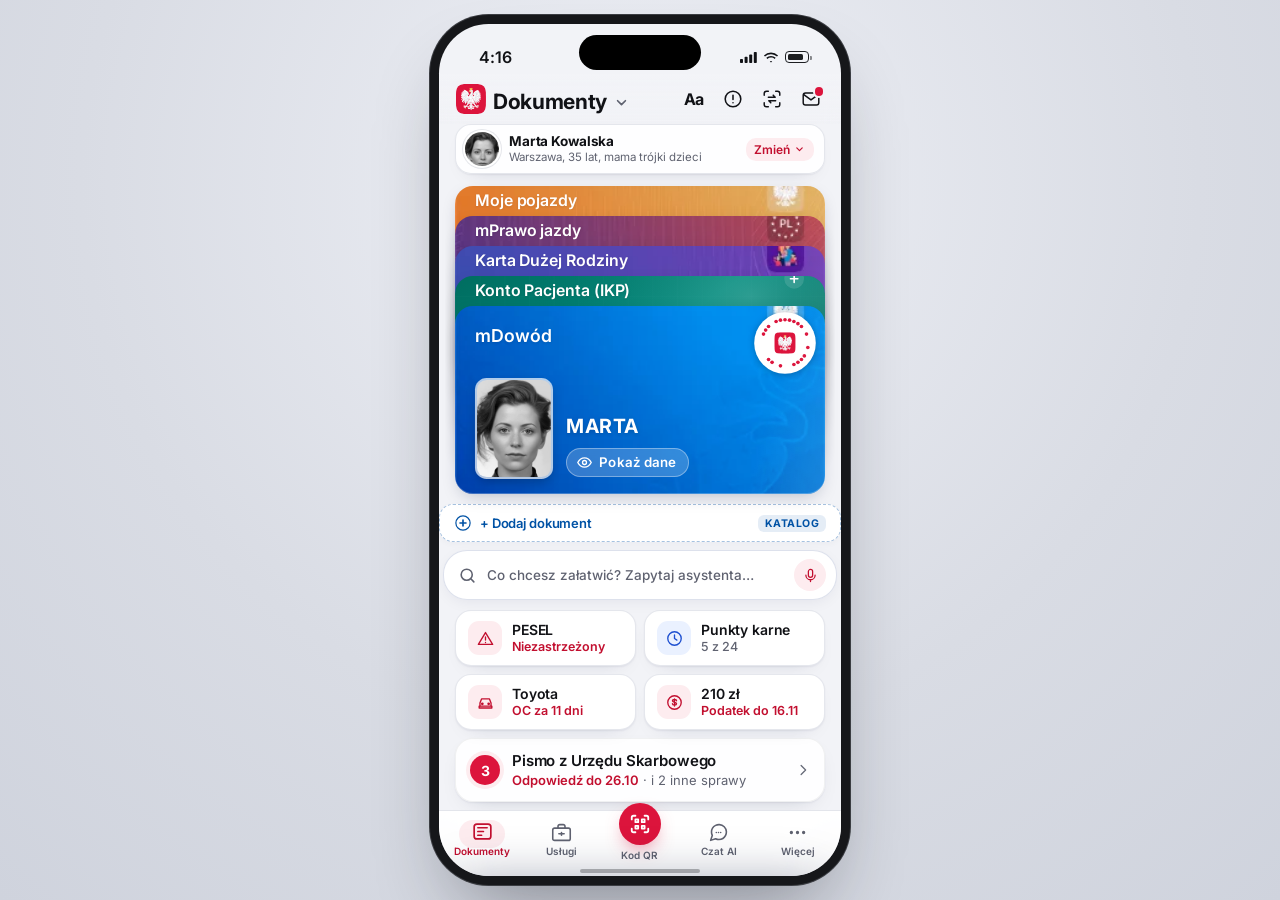
==== commit 403d33fa: "feat(uslugi): dodanie pelnego pakietu 7 modulow (GIOS, Rodzina, Zbycie, KRK, Emerytura, Odyseusz, ZB" ====
--- a/mockup/index.html
+++ b/mockup/index.html
@@ -325,6 +325,98 @@
         <button type="button" class="btn-xs ghost" onclick="closePowiadomieniaModal();setTimeout(()=>triggerDemoNotification('pismo'),200)" aria-label="Przetestuj powiadomienie push e-Doręczenia i UPO"><i class="ik ik-institution" aria-hidden="true"></i> Push Pismo (UPO)</button>
       </div>
       <div class="notif-list"></div>
+    </div>
+  </div>
+
+  
+  <!-- 1. Zgłoś naruszenie środowiskowe (GIOŚ) -->
+  <div class="sheet-modal" id="giosZgloszenieModal" role="dialog" aria-modal="true" aria-labelledby="giosTitle">
+    <div class="scrim" onclick="closeGiosModal()"></div>
+    <div class="modal-box gios-box">
+      <div class="modal-head">
+        <h2 id="giosTitle">Zgłoś naruszenie środowiskowe</h2>
+        <button class="tx-close" onclick="closeGiosModal()" aria-label="Zamknij"><svg aria-hidden="true" viewBox="0 0 24 24" fill="none" stroke="currentColor" stroke-width="2" stroke-linecap="round"><path d="M6.5 6.5l11 11M17.5 6.5l-11 11"/></svg></button>
+      </div>
+      <p class="modal-sub">Główny Inspektorat Ochrony Środowiska (GIOŚ)</p>
+      <div class="gios-content" id="giosContent"></div>
+    </div>
+  </div>
+
+  <!-- 2. Moja Rodzina i Dzieci -->
+  <div class="sheet-modal" id="rodzinaDzieciModal" role="dialog" aria-modal="true" aria-labelledby="rodzinaTitle">
+    <div class="scrim" onclick="closeRodzinaModal()"></div>
+    <div class="modal-box rodzina-box">
+      <div class="modal-head">
+        <h2 id="rodzinaTitle">Moja Rodzina i Dzieci</h2>
+        <button class="tx-close" onclick="closeRodzinaModal()" aria-label="Zamknij"><svg aria-hidden="true" viewBox="0 0 24 24" fill="none" stroke="currentColor" stroke-width="2" stroke-linecap="round"><path d="M6.5 6.5l11 11M17.5 6.5l-11 11"/></svg></button>
+      </div>
+      <p class="modal-sub">mLegitymacje dzieci, e-Recepty i świadczenia 800+ (ZUS)</p>
+      <div class="rodzina-content" id="rodzinaContent"></div>
+    </div>
+  </div>
+
+  <!-- 3. Zgłoszenie zbycia pojazdu (CEPiK) -->
+  <div class="sheet-modal" id="zbyciePojazduModal" role="dialog" aria-modal="true" aria-labelledby="zbycieTitle">
+    <div class="scrim" onclick="closeZbycieModal()"></div>
+    <div class="modal-box zbycie-box">
+      <div class="modal-head">
+        <h2 id="zbycieTitle">Zgłoszenie zbycia pojazdu</h2>
+        <button class="tx-close" onclick="closeZbycieModal()" aria-label="Zamknij"><svg aria-hidden="true" viewBox="0 0 24 24" fill="none" stroke="currentColor" stroke-width="2" stroke-linecap="round"><path d="M6.5 6.5l11 11M17.5 6.5l-11 11"/></svg></button>
+      </div>
+      <p class="modal-sub">Wydział Komunikacji &amp; CEPiK (obowiązek w 30 dni)</p>
+      <div class="zbycie-content" id="zbycieContent"></div>
+    </div>
+  </div>
+
+  <!-- 4. Krajowy Rejestr Karny (KRK) -->
+  <div class="sheet-modal" id="krkModal" role="dialog" aria-modal="true" aria-labelledby="krkTitle">
+    <div class="scrim" onclick="closeKrkModal()"></div>
+    <div class="modal-box krk-box">
+      <div class="modal-head">
+        <h2 id="krkTitle">Krajowy Rejestr Karny (KRK)</h2>
+        <button class="tx-close" onclick="closeKrkModal()" aria-label="Zamknij"><svg aria-hidden="true" viewBox="0 0 24 24" fill="none" stroke="currentColor" stroke-width="2" stroke-linecap="round"><path d="M6.5 6.5l11 11M17.5 6.5l-11 11"/></svg></button>
+      </div>
+      <p class="modal-sub">Ministerstwo Sprawiedliwości • Zaświadczenie o niekaralności</p>
+      <div class="krk-content" id="krkContent"></div>
+    </div>
+  </div>
+
+  <!-- 5. Kalkulator Emerytury ZUS -->
+  <div class="sheet-modal" id="emeryturaModal" role="dialog" aria-modal="true" aria-labelledby="emerytTitle">
+    <div class="scrim" onclick="closeEmeryturaModal()"></div>
+    <div class="modal-box emeryt-box">
+      <div class="modal-head">
+        <h2 id="emerytTitle">Kalkulator Emerytury ZUS</h2>
+        <button class="tx-close" onclick="closeEmeryturaModal()" aria-label="Zamknij"><svg aria-hidden="true" viewBox="0 0 24 24" fill="none" stroke="currentColor" stroke-width="2" stroke-linecap="round"><path d="M6.5 6.5l11 11M17.5 6.5l-11 11"/></svg></button>
+      </div>
+      <p class="modal-sub">Zakład Ubezpieczeń Społecznych • Prognoza i waloryzacja składek</p>
+      <div class="emeryt-content" id="emerytContent"></div>
+    </div>
+  </div>
+
+  <!-- 6. Odyseusz MSZ -->
+  <div class="sheet-modal" id="odyseuszModal" role="dialog" aria-modal="true" aria-labelledby="odyseuszTitle">
+    <div class="scrim" onclick="closeOdyseuszModal()"></div>
+    <div class="modal-box odyseusz-box">
+      <div class="modal-head">
+        <h2 id="odyseuszTitle">Polak za granicą • Odyseusz (MSZ)</h2>
+        <button class="tx-close" onclick="closeOdyseuszModal()" aria-label="Zamknij"><svg aria-hidden="true" viewBox="0 0 24 24" fill="none" stroke="currentColor" stroke-width="2" stroke-linecap="round"><path d="M6.5 6.5l11 11M17.5 6.5l-11 11"/></svg></button>
+      </div>
+      <p class="modal-sub">Ministerstwo Spraw Zagranicznych • Bezpieczeństwo w podróży</p>
+      <div class="odyseusz-content" id="odyseuszContent"></div>
+    </div>
+  </div>
+
+  <!-- 7. Awaryjne zastrzeżenie kart ZBP -->
+  <div class="sheet-modal" id="zastrzezKartyModal" role="dialog" aria-modal="true" aria-labelledby="kartyTitle">
+    <div class="scrim" onclick="closeZastrzezKartyModal()"></div>
+    <div class="modal-box karty-box">
+      <div class="modal-head">
+        <h2 id="kartyTitle">Awaryjne zastrzeżenie kart płatniczych</h2>
+        <button class="tx-close" onclick="closeZastrzezKartyModal()" aria-label="Zamknij"><svg aria-hidden="true" viewBox="0 0 24 24" fill="none" stroke="currentColor" stroke-width="2" stroke-linecap="round"><path d="M6.5 6.5l11 11M17.5 6.5l-11 11"/></svg></button>
+      </div>
+      <p class="modal-sub">Związek Banków Polskich (ZBP) • Infolinia 828 828 828</p>
+      <div class="karty-content" id="kartyContent"></div>
     </div>
   </div>
 
--- a/mockup/style.css
+++ b/mockup/style.css
@@ -4715,3 +4715,434 @@
 .service-card, .letter-card, .notif-item, .eplat-item, .poz-card, .zdarzenie-item, .rx-card { border-radius: 18px; }
 .sc-icon .ik { font-size: 22px; }
 .dark-mode .service-card, .dark-mode .letter-card, .dark-mode .notif-item, .dark-mode .rx-card, .dark-mode .poz-card { box-shadow: 0 1px 0 rgba(255,255,255,.04) inset, 0 8px 24px -16px rgba(0,0,0,.8); }
+
+
+/* ==========================================================================
+   STYLIZACJA 7 NOWYCH MODUŁÓW (GIOŚ, RODZINA, ZBYCIE, KRK, EMERYTURA, ODYSEUSZ, KARTY)
+   ========================================================================== */
+
+/* --- KATALOG USŁUG - KATEGORIE --- */
+.services-cat-block {
+  margin-bottom: 22px;
+}
+.services-cat-title {
+  font-size: 15px;
+  font-weight: 700;
+  color: var(--ink);
+  margin: 0 0 10px 4px;
+  display: flex;
+  align-items: center;
+  gap: 6px;
+}
+
+/* --- 1. GIOŚ ZGŁOSZENIE --- */
+.gios-box { padding-bottom: 24px; }
+.gios-form-wrap { display: flex; flex-direction: column; gap: 14px; }
+.gfw-desc { font-size: 13px; color: var(--ink2); line-height: 1.45; background: #f8fafc; padding: 10px 12px; border-radius: 10px; border: 1px solid var(--hair); }
+.gfw-label { font-size: 13px; font-weight: 700; color: var(--ink); display: block; margin-top: 2px; }
+.gios-cat-grid { display: grid; grid-template-columns: 1fr 1fr; gap: 8px; }
+.gios-cat-btn {
+  background: #fff;
+  border: 1.5px solid #e2e8f0;
+  border-radius: 12px;
+  padding: 10px;
+  text-align: left;
+  cursor: pointer;
+  transition: all .15s;
+  display: flex;
+  flex-direction: column;
+  gap: 3px;
+}
+.gios-cat-btn.active {
+  border-color: #ea580c;
+  background: #fff7ed;
+  box-shadow: 0 0 0 2px rgba(234,88,12,.2);
+}
+.gcb-icon { font-size: 20px; }
+.gcb-name { font-size: 12px; font-weight: 700; color: var(--ink); }
+.gcb-desc { font-size: 10px; color: var(--ink2); line-height: 1.3; }
+.gfw-field { display: flex; flex-direction: column; gap: 5px; }
+.gfw-field label, .gfw-sublabel { font-size: 12px; font-weight: 600; color: var(--ink); }
+.gios-input, .gios-select, .gios-textarea {
+  width: 100%;
+  padding: 10px 12px;
+  border: 1px solid #cbd5e1;
+  border-radius: 10px;
+  font-size: 13px;
+  background: #fff;
+  color: var(--ink);
+  box-sizing: border-box;
+  font-family: inherit;
+}
+.gios-loc-box { position: relative; }
+.gios-gps-badge {
+  display: inline-block;
+  margin-top: 4px;
+  font-size: 11px;
+  font-weight: 600;
+  color: #059669;
+}
+.gios-photo-strip {
+  background: #f8fafc;
+  border: 1px dashed #cbd5e1;
+  border-radius: 10px;
+  padding: 10px;
+  display: flex;
+  flex-direction: column;
+  gap: 8px;
+}
+.gps-photo-item {
+  display: flex;
+  align-items: center;
+  justify-content: space-between;
+  background: #fff;
+  padding: 6px 10px;
+  border-radius: 6px;
+  border: 1px solid #e2e8f0;
+  font-size: 12px;
+}
+.gpi-tag { font-weight: 700; color: var(--ink); }
+.gpi-ok { color: #059669; font-weight: 600; }
+.gios-anon-toggle {
+  display: flex;
+  align-items: center;
+  gap: 8px;
+  font-size: 12px;
+  color: var(--ink2);
+}
+.gios-actions { display: flex; gap: 8px; margin-top: 6px; }
+.gios-actions .btn { flex: 1; }
+.gios-success-card { text-align: center; padding: 16px 8px; }
+.gsc-icon { width: 56px; height: 56px; border-radius: 50%; background: #d1fae5; color: #059669; font-size: 28px; font-weight: 800; display: grid; place-items: center; margin: 0 auto 12px auto; }
+.gsc-title { font-size: 17px; font-weight: 700; color: var(--ink); display: block; margin-bottom: 4px; }
+.gsc-sub { font-size: 13px; color: var(--ink2); margin-bottom: 14px; }
+.gsc-ticket-box { background: #f8fafc; border: 1px solid var(--hair); border-radius: 10px; padding: 10px 14px; text-align: left; display: flex; flex-direction: column; gap: 6px; font-size: 12px; margin-bottom: 14px; }
+.gtb-row { display: flex; justify-content: space-between; }
+.gsc-note { font-size: 12px; color: var(--ink2); line-height: 1.4; margin-bottom: 16px; }
+.gsc-actions .btn { width: 100%; }
+
+/* --- 2. MOJA RODZINA I DZIECI --- */
+.rodzina-box { padding-bottom: 24px; }
+.rodzina-hero-banner {
+  display: flex;
+  align-items: center;
+  gap: 12px;
+  background: linear-gradient(135deg, #fdf2f8, #fce7f3);
+  border: 1px solid #fbcfe8;
+  border-radius: 14px;
+  padding: 12px 14px;
+  margin-bottom: 16px;
+}
+.rhb-icon { font-size: 28px; flex: none; }
+.rodzina-hero-banner b { font-size: 14px; color: #831843; display: block; }
+.rodzina-hero-banner small { font-size: 11px; color: #9d174d; }
+.rodzina-kids-list { display: flex; flex-direction: column; gap: 14px; margin-bottom: 16px; }
+.kid-card {
+  background: #fff;
+  border: 1px solid var(--hair);
+  border-radius: 14px;
+  padding: 14px;
+  box-shadow: 0 2px 8px rgba(0,0,0,.04);
+}
+.kc-head { display: flex; align-items: center; gap: 10px; margin-bottom: 12px; }
+.kc-avatar { width: 38px; height: 38px; border-radius: 50%; background: #f1f5f9; display: grid; place-items: center; font-size: 20px; flex: none; }
+.kc-name { font-size: 15px; font-weight: 700; color: var(--ink); display: block; }
+.kc-sub { font-size: 11px; color: var(--ink2); }
+.kc-badge { font-size: 11px; font-weight: 700; padding: 2px 8px; border-radius: 12px; margin-left: auto; }
+.kc-badge.ok { background: #d1fae5; color: #065f46; }
+.kc-docs-grid { display: flex; flex-direction: column; gap: 8px; margin-bottom: 12px; }
+.kc-doc-item {
+  display: flex;
+  align-items: center;
+  gap: 10px;
+  background: #f8fafc;
+  border: 1px solid #e2e8f0;
+  border-radius: 10px;
+  padding: 10px 12px;
+  cursor: pointer;
+  transition: background .15s;
+}
+.kc-doc-item:hover { background: #f1f5f9; }
+.kcd-ic { font-size: 20px; flex: none; }
+.kc-doc-item b { font-size: 13px; color: var(--ink); display: block; }
+.kc-doc-item small { font-size: 11px; color: var(--ink2); }
+.kcd-arr { margin-left: auto; color: var(--ink2); font-weight: 700; }
+.kc-benefits-box {
+  background: #f0fdf4;
+  border: 1px solid #bbf7d0;
+  border-radius: 8px;
+  padding: 8px 12px;
+  font-size: 11px;
+  display: flex;
+  flex-direction: column;
+  gap: 4px;
+}
+.kcb-row { display: flex; justify-content: space-between; }
+.rodzina-actions .btn { width: 100%; }
+
+/* --- 3. ZBYCIE POJAZDU --- */
+.zbycie-box { padding-bottom: 24px; }
+.zbycie-form-wrap { display: flex; flex-direction: column; gap: 12px; }
+.zfw-alert { background: #fffbeb; border: 1px solid #fef3c7; border-radius: 10px; padding: 10px 12px; font-size: 12px; }
+.zfw-alert b { color: #92400e; display: block; margin-bottom: 2px; }
+.zfw-alert p { color: #b45309; margin: 0; line-height: 1.35; }
+.zbycie-actions { display: flex; gap: 8px; margin-top: 6px; }
+.zbycie-actions .btn { flex: 1; }
+.zbycie-success-card { text-align: center; padding: 16px 8px; }
+.zsc-icon { width: 56px; height: 56px; border-radius: 50%; background: #d1fae5; color: #059669; font-size: 28px; font-weight: 800; display: grid; place-items: center; margin: 0 auto 12px auto; }
+.zsc-title { font-size: 18px; font-weight: 700; color: var(--ink); display: block; margin-bottom: 4px; }
+.zsc-sub { font-size: 13px; color: var(--ink2); margin-bottom: 14px; }
+.zsc-info-box { background: #f8fafc; border: 1px solid var(--hair); border-radius: 10px; padding: 12px 14px; text-align: left; display: flex; flex-direction: column; gap: 6px; font-size: 12px; margin-bottom: 16px; }
+.zib-row { display: flex; justify-content: space-between; }
+.zsc-actions .btn { width: 100%; }
+
+/* --- 4. KRAJOWY REJESTR KARNY (KRK) --- */
+.krk-box { padding-bottom: 24px; }
+.krk-doc-sheet {
+  background: #fff;
+  border: 1.5px solid #cbd5e1;
+  border-radius: 14px;
+  padding: 16px;
+  box-shadow: 0 4px 14px rgba(0,0,0,.06);
+  margin-bottom: 14px;
+}
+.kds-head { display: flex; align-items: center; gap: 12px; border-bottom: 1px solid var(--hair); padding-bottom: 12px; margin-bottom: 12px; }
+.kds-emblem { font-size: 32px; flex: none; }
+.kds-titles span { font-size: 11px; letter-spacing: 1px; color: var(--ink2); font-weight: 700; display: block; }
+.kds-titles b { font-size: 14px; color: var(--ink); display: block; }
+.kds-titles small { font-size: 11px; color: #4338ca; font-weight: 700; }
+.kds-banner { text-align: center; margin-bottom: 14px; }
+.kds-banner b { font-size: 16px; font-weight: 800; color: var(--ink); display: block; }
+.kds-banner small { font-size: 10px; color: var(--ink2); display: block; }
+.kds-verdict-box {
+  background: #ecfdf5;
+  border: 1.5px solid #a7f3d0;
+  border-radius: 12px;
+  padding: 12px;
+  text-align: center;
+  margin-bottom: 14px;
+}
+.kvb-stamp { font-size: 10px; font-weight: 800; color: #047857; letter-spacing: 1px; margin-bottom: 2px; }
+.kvb-big-status { font-size: 26px; font-weight: 900; color: #065f46; letter-spacing: 1.5px; }
+.kvb-text { font-size: 11px; color: #047857; margin: 4px 0 0 0; line-height: 1.35; }
+.kds-data-grid { display: flex; flex-direction: column; gap: 6px; font-size: 12px; border-top: 1px solid var(--hair); border-bottom: 1px solid var(--hair); padding: 10px 0; margin-bottom: 10px; }
+.kdg-row { display: flex; justify-content: space-between; }
+.kds-legal-note { font-size: 10px; color: var(--ink2); line-height: 1.35; }
+.krk-actions-bar { display: flex; gap: 8px; }
+.krk-actions-bar .btn { flex: 1; }
+
+/* --- 5. KALKULATOR EMERYTURY ZUS --- */
+.emeryt-box { padding-bottom: 24px; }
+.emeryt-wrap { display: flex; flex-direction: column; gap: 14px; }
+.ew-hero {
+  background: linear-gradient(135deg, #f5f3ff, #ede9fe);
+  border: 1px solid #ddd6fe;
+  border-radius: 14px;
+  padding: 16px;
+  text-align: center;
+}
+.ew-sub { font-size: 11px; color: #5b21b6; font-weight: 600; display: block; margin-bottom: 6px; }
+.ew-age-badge { display: inline-block; background: #6d28d9; color: #fff; font-size: 13px; font-weight: 700; padding: 2px 10px; border-radius: 12px; margin-bottom: 6px; }
+.ew-amount { font-size: 30px; font-weight: 900; color: #4c1d95; display: block; }
+.ew-amount small { font-size: 14px; font-weight: 500; }
+.ew-diff { font-size: 12px; font-weight: 700; margin-top: 6px; }
+.ew-diff.plus { color: #059669; }
+.ew-diff.minus { color: #dc2626; }
+.ew-diff.std { color: #6b7280; }
+.ew-slider-box {
+  background: #f8fafc;
+  border: 1px solid var(--hair);
+  border-radius: 12px;
+  padding: 14px;
+}
+.esb-head { display: flex; justify-content: space-between; font-size: 13px; font-weight: 600; margin-bottom: 10px; }
+.ew-slider { width: 100%; accent-color: #6d28d9; height: 6px; cursor: pointer; }
+.esb-scale { display: flex; justify-content: space-between; font-size: 10px; color: var(--ink2); margin-top: 6px; }
+.ew-stats-grid { display: grid; grid-template-columns: 1fr 1fr; gap: 8px; }
+.esg-card { background: #fff; border: 1px solid var(--hair); border-radius: 10px; padding: 10px; font-size: 12px; }
+.esg-lbl { font-size: 11px; color: var(--ink2); display: block; margin-bottom: 2px; }
+.esg-val { font-size: 14px; font-weight: 700; color: var(--ink); }
+.ew-tip-box { background: #fffbeb; border: 1px solid #fde68a; border-radius: 10px; padding: 10px 12px; font-size: 11px; color: #92400e; line-height: 1.4; }
+.ew-actions { display: flex; gap: 8px; }
+.ew-actions .btn { flex: 1; }
+
+/* --- 6. ODYSEUSZ MSZ --- */
+.odyseusz-box { padding-bottom: 24px; }
+.ody-wrap { display: flex; flex-direction: column; gap: 12px; }
+.ody-hero { background: #f0f9ff; border: 1px solid #bae6fd; border-radius: 12px; padding: 12px 14px; }
+.ody-tag { font-size: 10px; font-weight: 800; color: #0369a1; letter-spacing: .5px; display: block; margin-bottom: 4px; }
+.ody-hero b { font-size: 15px; color: #0c4a6e; display: block; margin-bottom: 4px; }
+.ody-hero p { font-size: 12px; color: #0369a1; margin: 0; line-height: 1.35; }
+.ody-consul-card {
+  background: #fff;
+  border: 1px solid #e2e8f0;
+  border-radius: 12px;
+  padding: 12px;
+  display: flex;
+  flex-direction: column;
+  gap: 8px;
+}
+.occ-head { display: flex; gap: 10px; align-items: center; }
+.occ-flag { font-size: 24px; }
+.occ-head b { font-size: 13px; color: var(--ink); display: block; }
+.occ-head small { font-size: 11px; color: var(--ink2); }
+.occ-phone-row, .occ-level-row { display: flex; justify-content: space-between; font-size: 12px; border-top: 1px solid var(--hair); padding-top: 6px; }
+.ody-actions { display: flex; gap: 8px; margin-top: 4px; }
+.ody-actions .btn { flex: 1; }
+
+/* --- 7. ZASTRZEŻENIE KART ZBP --- */
+.karty-box { padding-bottom: 24px; }
+.karty-wrap { display: flex; flex-direction: column; gap: 12px; }
+.karty-alert-hero {
+  display: flex;
+  align-items: center;
+  gap: 12px;
+  background: #fef2f2;
+  border: 1.5px solid #fecaca;
+  border-radius: 12px;
+  padding: 12px 14px;
+}
+.kah-ic { font-size: 26px; flex: none; }
+.karty-alert-hero b { font-size: 14px; color: #991b1b; display: block; }
+.karty-alert-hero p { font-size: 12px; color: #b91c1c; margin: 2px 0 0 0; }
+.karty-hotline-box {
+  background: #f8fafc;
+  border: 1px solid var(--hair);
+  border-radius: 12px;
+  padding: 12px;
+  text-align: center;
+}
+.khb-lbl { font-size: 11px; color: var(--ink2); display: block; }
+.khb-phone { font-size: 24px; font-weight: 900; color: #dc2626; display: block; margin: 2px 0; }
+.khb-phone a { color: inherit; text-decoration: none; }
+.karty-hotline-box small { font-size: 11px; color: var(--ink2); }
+.karty-sec-h { font-size: 13px; font-weight: 700; color: var(--ink); display: block; margin-top: 4px; }
+.karty-bank-list { display: flex; flex-direction: column; gap: 8px; }
+.kbl-item {
+  display: flex;
+  align-items: center;
+  justify-content: space-between;
+  background: #fff;
+  border: 1px solid var(--hair);
+  border-radius: 10px;
+  padding: 10px 12px;
+}
+.kbli-info b { font-size: 13px; color: var(--ink); display: block; }
+.kbli-info small { font-size: 11px; color: var(--ink2); }
+.kbli-status { font-size: 11px; font-weight: 700; color: #059669; padding: 3px 8px; border-radius: 6px; background: #ecfdf5; }
+.kbli-status.blocked { color: #dc2626; background: #fee2e2; }
+.danger-btn { background: #dc2626 !important; border-color: #dc2626 !important; color: #fff !important; font-weight: 700; }
+.karty-actions { display: flex; flex-direction: column; gap: 8px; margin-top: 4px; }
+
+/* ==========================================================================
+   TRYB CIEMNY (.phone.dark-mode) - 7 NOWYCH MODUŁÓW
+   ========================================================================== */
+.phone.dark-mode .services-cat-title { color: #f1f5f9; }
+.phone.dark-mode .gios-cat-btn,
+.phone.dark-mode .gfw-desc,
+.phone.dark-mode .gsc-ticket-box,
+.phone.dark-mode .kid-card,
+.phone.dark-mode .kc-doc-item,
+.phone.dark-mode .zsc-info-box,
+.phone.dark-mode .krk-doc-sheet,
+.phone.dark-mode .ew-slider-box,
+.phone.dark-mode .esg-card,
+.phone.dark-mode .ody-consul-card,
+.phone.dark-mode .karty-hotline-box,
+.phone.dark-mode .kbl-item {
+  background: #1e2430 !important;
+  border-color: rgba(255,255,255,0.12) !important;
+  color: #f1f5f9 !important;
+}
+.phone.dark-mode .gios-cat-btn.active {
+  background: rgba(234,88,12,0.2) !important;
+  border-color: #ea580c !important;
+}
+.phone.dark-mode .gios-input,
+.phone.dark-mode .gios-select,
+.phone.dark-mode .gios-textarea {
+  background: #141824 !important;
+  border-color: rgba(255,255,255,0.2) !important;
+  color: #ffffff !important;
+}
+.phone.dark-mode .rodzina-hero-banner {
+  background: rgba(236,72,153,0.15) !important;
+  border-color: rgba(236,72,153,0.3) !important;
+}
+.phone.dark-mode .rodzina-hero-banner b { color: #f472b6 !important; }
+.phone.dark-mode .rodzina-hero-banner small { color: #fbcfe8 !important; }
+.phone.dark-mode .kc-benefits-box {
+  background: rgba(16,185,129,0.15) !important;
+  border-color: rgba(16,185,129,0.3) !important;
+}
+.phone.dark-mode .ew-hero {
+  background: rgba(109,40,217,0.2) !important;
+  border-color: rgba(109,40,217,0.35) !important;
+}
+.phone.dark-mode .ew-amount { color: #c4b5fd !important; }
+.phone.dark-mode .ew-sub { color: #ddd6fe !important; }
+.phone.dark-mode .ody-hero {
+  background: rgba(14,165,233,0.15) !important;
+  border-color: rgba(14,165,233,0.3) !important;
+}
+.phone.dark-mode .ody-hero b,
+.phone.dark-mode .ody-hero p,
+.phone.dark-mode .ody-tag { color: #7dd3fc !important; }
+.phone.dark-mode .karty-alert-hero {
+  background: rgba(239,68,68,0.15) !important;
+  border-color: rgba(239,68,68,0.3) !important;
+}
+.phone.dark-mode .karty-alert-hero b,
+.phone.dark-mode .karty-alert-hero p { color: #fca5a5 !important; }
+.phone.dark-mode .kvb-big-status { color: #34d399 !important; }
+.phone.dark-mode .kds-verdict-box {
+  background: rgba(16,185,129,0.15) !important;
+  border-color: rgba(16,185,129,0.3) !important;
+}
+
+/* ==========================================================================
+   WYSOKI KONTRAST (.high-contrast) - 7 NOWYCH MODUŁÓW
+   ========================================================================== */
+.high-contrast .services-cat-title { color: #ffd700 !important; }
+.high-contrast .gios-cat-btn,
+.high-contrast .gfw-desc,
+.high-contrast .gsc-ticket-box,
+.high-contrast .rodzina-hero-banner,
+.high-contrast .kid-card,
+.high-contrast .kc-doc-item,
+.high-contrast .zfw-alert,
+.high-contrast .zsc-info-box,
+.high-contrast .krk-doc-sheet,
+.high-contrast .kds-verdict-box,
+.high-contrast .ew-hero,
+.high-contrast .ew-slider-box,
+.high-contrast .esg-card,
+.high-contrast .ew-tip-box,
+.high-contrast .ody-hero,
+.high-contrast .ody-consul-card,
+.high-contrast .karty-alert-hero,
+.high-contrast .karty-hotline-box,
+.high-contrast .kbl-item {
+  background: #000000 !important;
+  border: 2px solid #ffd700 !important;
+  color: #ffffff !important;
+}
+.high-contrast .gios-cat-btn.active,
+.high-contrast .kc-badge.ok,
+.high-contrast .kbli-status {
+  background: #ffd700 !important;
+  color: #000000 !important;
+  font-weight: 800 !important;
+}
+.high-contrast .gios-input,
+.high-contrast .gios-select,
+.high-contrast .gios-textarea {
+  background: #000000 !important;
+  border: 2px solid #ffd700 !important;
+  color: #ffffff !important;
+}
+.high-contrast .ew-amount,
+.high-contrast .khb-phone,
+.high-contrast .kvb-big-status {
+  color: #ffd700 !important;
+}
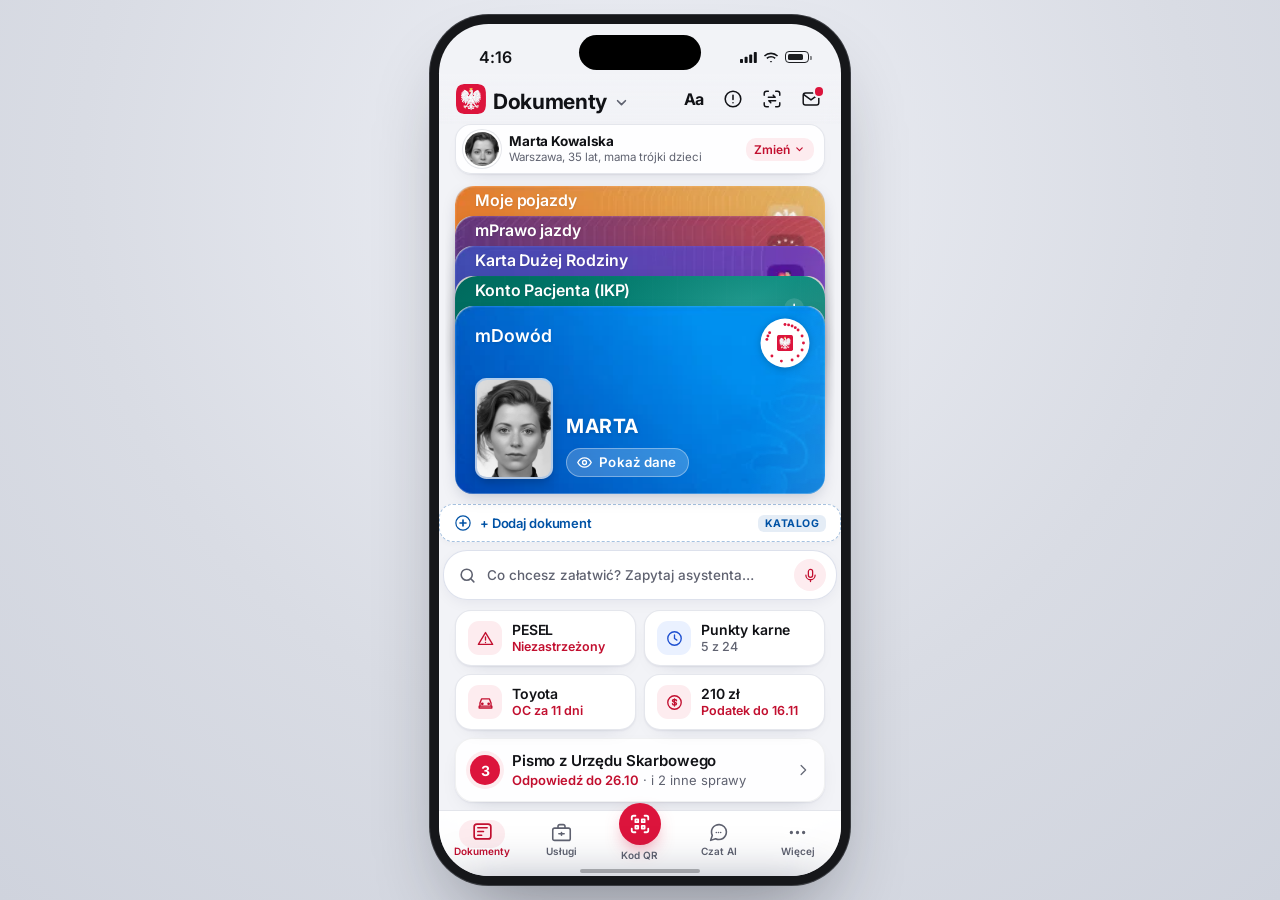
==== commit b052da54: "fix(mDowód): Adjust mObywatel sign styling and refresh assets Repositioned and resized the mObywatel" ====
--- a/mockup/index.html
+++ b/mockup/index.html
@@ -14,7 +14,7 @@
 <link rel="preconnect" href="https://fonts.googleapis.com">
 <link rel="preconnect" href="https://fonts.gstatic.com" crossorigin>
 <link href="https://fonts.googleapis.com/css2?family=Inter:wght@400;500;600;700&display=swap" rel="stylesheet">
-<link rel="stylesheet" href="style.css?v=45">
+<link rel="stylesheet" href="style.css?v=46">
 </head>
 <body>
 <div class="phone" id="app">
@@ -459,7 +459,7 @@
 <script src="ikony.js?v=45"></script>
 <script src="osoby.js?v=45"></script>
 <script src="sylwetki.js?v=45"></script>
-<script src="core.js?v=45"></script>
+<script src="core.js?v=46"></script>
 <script src="accessibility.js?v=45"></script>
 <script src="variants.js?v=45"></script>
 <script src="scenarios.js?v=45"></script>
--- a/mockup/style.css
+++ b/mockup/style.css
@@ -64,7 +64,7 @@
 .stackwrap{position:absolute;left:0;right:0;transition:height .5s var(--ease),top .5s var(--ease);z-index:5}
 .stack{position:relative;margin:0 16px;height:100%}
 .card{position:absolute;left:0;right:0;width:100%;aspect-ratio:3/2;border-radius:18px;overflow:hidden;cursor:pointer;
-  background:#ccc center/cover no-repeat;box-shadow:0 -1px 0 rgba(255,255,255,.25) inset,0 6px 18px -6px rgba(15,25,60,.28);
+  background:#ccc center top/cover no-repeat;box-shadow:0 -1px 0 rgba(255,255,255,.25) inset,0 6px 18px -6px rgba(15,25,60,.28);
   transition:top .5s var(--ease),transform .5s var(--ease),filter .3s}
 .card:active{filter:brightness(.96)}
 .phone.chatting .card{cursor:default}
@@ -549,11 +549,12 @@
 .person b{display:block;font-size:20px;font-weight:700;letter-spacing:-.01em}.person small{font-size:13px;color:var(--ink2)}
 
 /* znak mObywatela na mDowodzie (prawdziwy, skanowalny) */
-.face .live{position:absolute;left:89.2cqw;top:9.9cqw;width:17cqw;height:17cqw;transform:translate(-50%,-50%);pointer-events:auto;cursor:pointer;filter:drop-shadow(0 1px 3px rgba(0,0,0,.25));border-radius:50%}
+.face .live{position:absolute;left:89.2cqw;top:10cqw;width:13.5cqw;height:13.5cqw;transform:translate(-50%,-50%);pointer-events:auto;cursor:pointer;filter:drop-shadow(0 1.5px 3.5px rgba(0,0,0,.22));border-radius:50%}
+.face .live:focus-visible{outline:2px solid var(--red);outline-offset:2px}
 .face .live svg{display:block;width:100%;height:100%}
 .card .face::after,.ccard .face::after,.vcard .face::after{content:"";position:absolute;inset:0;background:linear-gradient(105deg,transparent 35%,rgba(255,255,255,.16) 48%,rgba(255,255,255,0) 60%);background-size:250% 100%;animation:sheen 6s ease-in-out infinite;pointer-events:none}
 @keyframes sheen{0%,55%{background-position:120% 0}100%{background-position:-60% 0}}
-@container (max-width:240px){.face .live{width:22cqw;height:22cqw}}
+@container (max-width:240px){.face .live{width:15cqw;height:15cqw}}
 /* sprawdzanie ekranu drugiej osoby */
 .frame.phone-frame{width:min(46%,170px);aspect-ratio:9/17.5;border-radius:30px}
 .ghostphone{position:absolute;inset:8%;border-radius:22px;border:2px solid rgba(255,255,255,.18)}
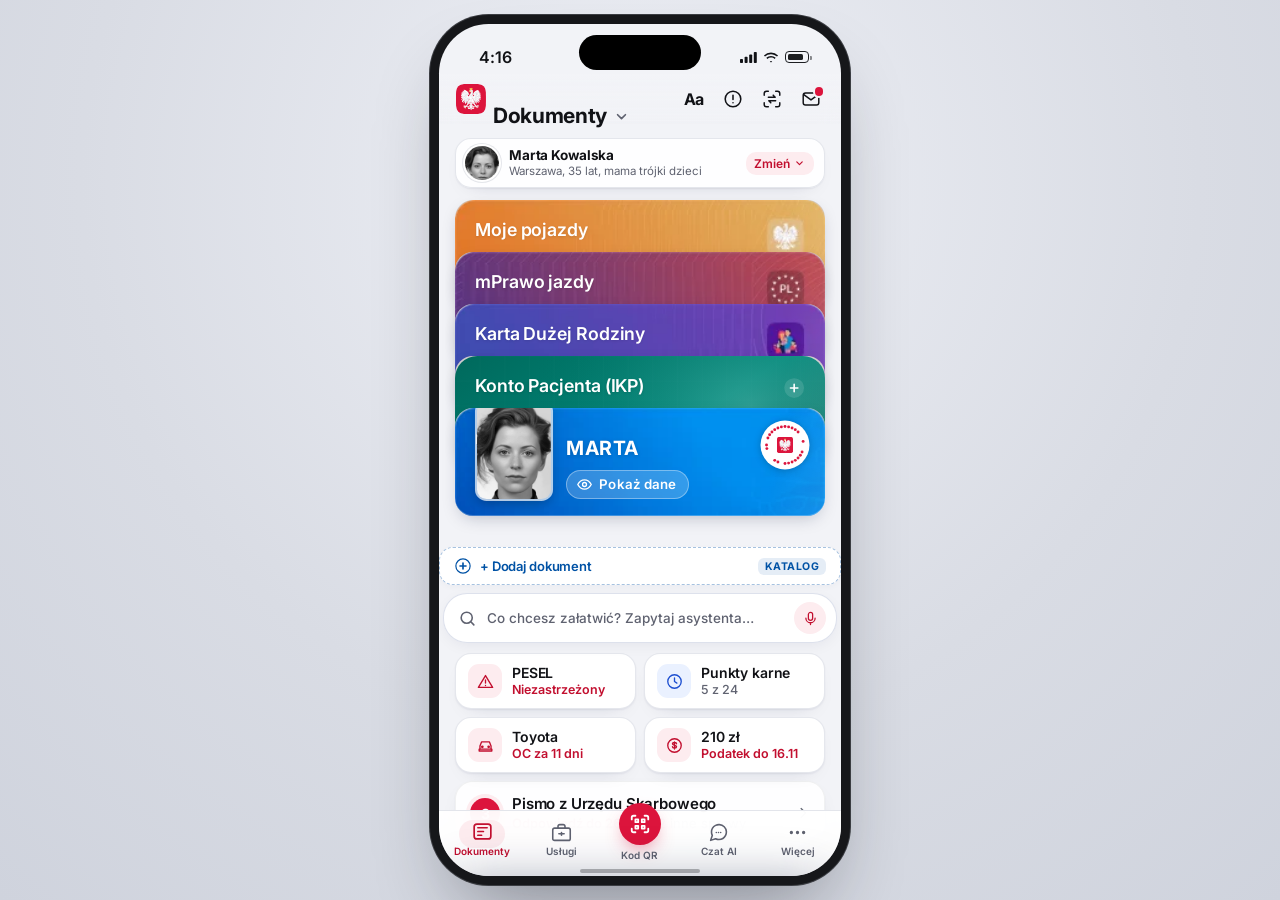
==== commit 56429673: "fix: Przeniesienie poprawki układu stosu do mockup/core.js i usunięcie zdublowanego mObywatel-main" ====
--- a/mockup/index.html
+++ b/mockup/index.html
@@ -459,7 +459,7 @@
 <script src="ikony.js?v=45"></script>
 <script src="osoby.js?v=45"></script>
 <script src="sylwetki.js?v=45"></script>
-<script src="core.js?v=46"></script>
+<script src="core.js?v=47"></script>
 <script src="accessibility.js?v=45"></script>
 <script src="variants.js?v=45"></script>
 <script src="scenarios.js?v=45"></script>
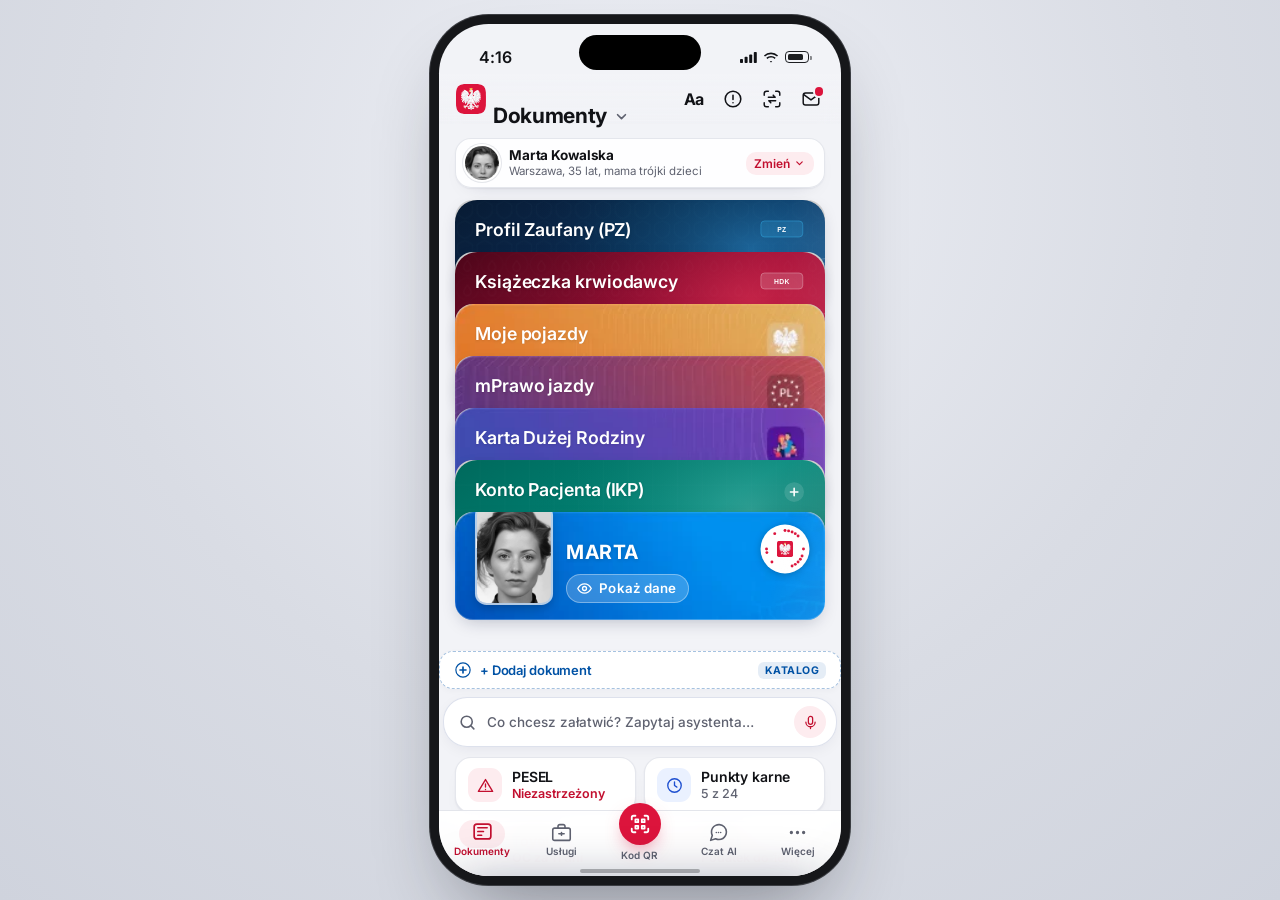
==== commit 9a9707f5: "feat(mobywatel): dodanie 7 modułów (ZUS e-ZLA, e-PIT, Profil Zaufany, e-Karta Szczepień UCC, USC e-O" ====
--- a/mockup/index.html
+++ b/mockup/index.html
@@ -14,7 +14,7 @@
 <link rel="preconnect" href="https://fonts.googleapis.com">
 <link rel="preconnect" href="https://fonts.gstatic.com" crossorigin>
 <link href="https://fonts.googleapis.com/css2?family=Inter:wght@400;500;600;700&display=swap" rel="stylesheet">
-<link rel="stylesheet" href="style.css?v=46">
+<link rel="stylesheet" href="style.css?v=48">
 </head>
 <body>
 <div class="phone" id="app">
@@ -420,6 +420,85 @@
     </div>
   </div>
 
+  
+  <!-- 8. ZUS i Zwolnienia Lekarskie (e-ZLA / L4) -->
+  <div class="sheet-modal" id="zusZlaModal" role="dialog" aria-modal="true" aria-labelledby="zusZlaTitle">
+    <div class="scrim" onclick="closeZusZlaModal()"></div>
+    <div class="modal-box zus-box">
+      <div class="modal-head">
+        <h2 id="zusZlaTitle">ZUS i Zwolnienia Lekarskie (e-ZLA)</h2>
+        <button class="tx-close" onclick="closeZusZlaModal()" aria-label="Zamknij"><svg aria-hidden="true" viewBox="0 0 24 24" fill="none" stroke="currentColor" stroke-width="2" stroke-linecap="round"><path d="M6.5 6.5l11 11M17.5 6.5l-11 11"/></svg></button>
+      </div>
+      <p class="modal-sub">Elektroniczne zwolnienia lekarskie (L4) i zasiłki chorobowe ZUS</p>
+      <div class="zus-zla-content" id="zusZlaContent"></div>
+    </div>
+  </div>
+
+  <!-- 9. Karta Szczepień (IKP) -->
+  <div class="sheet-modal" id="kartaSzczepienModal" role="dialog" aria-modal="true" aria-labelledby="szczepTitle">
+    <div class="scrim" onclick="closeKartaSzczepienModal()"></div>
+    <div class="modal-box szczep-box">
+      <div class="modal-head">
+        <h2 id="szczepTitle">Elektroniczna Karta Szczepień</h2>
+        <button class="tx-close" onclick="closeKartaSzczepienModal()" aria-label="Zamknij"><svg aria-hidden="true" viewBox="0 0 24 24" fill="none" stroke="currentColor" stroke-width="2" stroke-linecap="round"><path d="M6.5 6.5l11 11M17.5 6.5l-11 11"/></svg></button>
+      </div>
+      <p class="modal-sub">Internetowe Konto Pacjenta • Rejestr Szczepień Ochronnych</p>
+      <div class="szczep-content" id="szczepContent"></div>
+    </div>
+  </div>
+
+  <!-- 10. Unijny Certyfikat UCC / Kod QR szczepienia -->
+  <div class="sheet-modal" id="uccQrModal" role="dialog" aria-modal="true" aria-labelledby="uccTitle">
+    <div class="scrim" onclick="closeUccQrModal()"></div>
+    <div class="modal-box ucc-box">
+      <div class="modal-head">
+        <h2 id="uccTitle">Certyfikat Szczepienia (UCC)</h2>
+        <button class="tx-close" onclick="closeUccQrModal()" aria-label="Zamknij"><svg aria-hidden="true" viewBox="0 0 24 24" fill="none" stroke="currentColor" stroke-width="2" stroke-linecap="round"><path d="M6.5 6.5l11 11M17.5 6.5l-11 11"/></svg></button>
+      </div>
+      <p class="modal-sub">Oficjalny Unijny Certyfikat z podpisem kryptograficznym</p>
+      <div class="ucc-content" id="uccContent"></div>
+    </div>
+  </div>
+
+  <!-- 11. PIT Urząd Skarbowy (Twój e-PIT) -->
+  <div class="sheet-modal" id="pitSkarbowyModal" role="dialog" aria-modal="true" aria-labelledby="pitTitle">
+    <div class="scrim" onclick="closePitSkarbowyModal()"></div>
+    <div class="modal-box pit-box">
+      <div class="modal-head">
+        <h2 id="pitTitle">Twój e-PIT • Urząd Skarbowy</h2>
+        <button class="tx-close" onclick="closePitSkarbowyModal()" aria-label="Zamknij"><svg aria-hidden="true" viewBox="0 0 24 24" fill="none" stroke="currentColor" stroke-width="2" stroke-linecap="round"><path d="M6.5 6.5l11 11M17.5 6.5l-11 11"/></svg></button>
+      </div>
+      <p class="modal-sub">Krajowa Administracja Skarbowa (KAS) • Rozliczenie roczne</p>
+      <div class="pit-content" id="pitContent"></div>
+    </div>
+  </div>
+
+  <!-- 12. Zaświadczenia z Urzędu Stanu Cywilnego (USC) -->
+  <div class="sheet-modal" id="uscZaswiadczeniaModal" role="dialog" aria-modal="true" aria-labelledby="uscTitle">
+    <div class="scrim" onclick="closeUscModal()"></div>
+    <div class="modal-box usc-box">
+      <div class="modal-head">
+        <h2 id="uscTitle">Zaświadczenia i Odpisy z USC</h2>
+        <button class="tx-close" onclick="closeUscModal()" aria-label="Zamknij"><svg aria-hidden="true" viewBox="0 0 24 24" fill="none" stroke="currentColor" stroke-width="2" stroke-linecap="round"><path d="M6.5 6.5l11 11M17.5 6.5l-11 11"/></svg></button>
+      </div>
+      <p class="modal-sub">Elektroniczne odpisy aktów stanu cywilnego z pieczęcią RP</p>
+      <div class="usc-content" id="uscContent"></div>
+    </div>
+  </div>
+
+  <!-- 13. Profil Zaufany (PZ) -->
+  <div class="sheet-modal" id="pzModal" role="dialog" aria-modal="true" aria-labelledby="pzTitle">
+    <div class="scrim" onclick="closePzModal()"></div>
+    <div class="modal-box pz-box">
+      <div class="modal-head">
+        <h2 id="pzTitle">Profil Zaufany (PZ)</h2>
+        <button class="tx-close" onclick="closePzModal()" aria-label="Zamknij"><svg aria-hidden="true" viewBox="0 0 24 24" fill="none" stroke="currentColor" stroke-width="2" stroke-linecap="round"><path d="M6.5 6.5l11 11M17.5 6.5l-11 11"/></svg></button>
+      </div>
+      <p class="modal-sub">Krajowy Węzeł Identyfikacji Elektronicznej • Certyfikat tożsamości</p>
+      <div class="pz-content" id="pzContent"></div>
+    </div>
+  </div>
+
   <!-- Ekran Główny Usług (przełączany w nawigacji dolnej) -->
   <section class="view-services" id="viewServices" aria-label="Katalog e-usług" hidden></section>
 
@@ -456,23 +535,25 @@
   </div></div>
   <div class="homebar" aria-hidden="true"></div>
 </div>
-<script src="ikony.js?v=45"></script>
-<script src="osoby.js?v=45"></script>
-<script src="sylwetki.js?v=45"></script>
-<script src="core.js?v=47"></script>
-<script src="accessibility.js?v=45"></script>
-<script src="variants.js?v=45"></script>
-<script src="scenarios.js?v=45"></script>
-<script src="agent.js?v=45"></script>
-<script src="znak-kod.js?v=45"></script>
-<script src="znak.js?v=45"></script>
-<script src="uslugi.js?v=45"></script>
-<script src="weryfikacja.js?v=45"></script>
-<script src="poczta.js?v=45"></script>
-<script src="ikp-integracja.js?v=45"></script>
-<script src="mandaty.js?v=45"></script>
-<script src="powiadomienia-eksport.js?v=45"></script>
-<script src="katalog-kart.js?v=45"></script>
-<script src="spotlight.js?v=45"></script>
+<script src="ikony.js?v=48"></script>
+<script src="osoby.js?v=48"></script>
+<script src="sylwetki.js?v=48"></script>
+<script src="core.js?v=48"></script>
+<script src="accessibility.js?v=48"></script>
+<script src="variants.js?v=48"></script>
+<script src="scenarios.js?v=48"></script>
+<script src="agent.js?v=48"></script>
+<script src="znak-kod.js?v=48"></script>
+<script src="znak.js?v=48"></script>
+<script src="uslugi.js?v=48"></script>
+<script src="weryfikacja.js?v=48"></script>
+<script src="poczta.js?v=48"></script>
+<script src="ikp-integracja.js?v=48"></script>
+<script src="mandaty.js?v=48"></script>
+<script src="powiadomienia-eksport.js?v=48"></script>
+<script src="katalog-kart.js?v=48"></script>
+<script src="spotlight.js?v=48"></script>
+<script src="moduly-zdrowie.js?v=48"></script>
+<script src="moduly-urzad.js?v=48"></script>
 </body>
 </html>
--- a/mockup/style.css
+++ b/mockup/style.css
@@ -127,11 +127,12 @@
 .ui.warn .ic{background:var(--warn-wash);color:var(--warn-ink)}
 .ui .tt{font-weight:600;font-size:16px;line-height:21px;letter-spacing:-.01em}
 .ui .rows{padding:0 16px 4px}
-.ui .row{display:flex;justify-content:space-between;align-items:baseline;flex-wrap:wrap;gap:3px 12px;padding:9px 0;border-top:1px solid var(--hair);font-size:14px;line-height:20px}
-.ui .row span{color:var(--ink2);flex:1 1 auto;min-width:90px;max-width:100%;word-break:normal;overflow-wrap:break-word}
-.ui .row b{font-weight:500;text-align:right;flex:1 1 auto;min-width:100px;max-width:100%;word-break:normal;overflow-wrap:break-word}
-.ui .row.row-stack{flex-direction:column;align-items:flex-start;gap:3px}
-.ui .row.row-stack b{text-align:left;width:100%}
+.ui .row{display:flex;justify-content:space-between;align-items:flex-start;flex-wrap:wrap;gap:4px 12px;padding:9px 0;border-top:1px solid var(--hair);font-size:14px;line-height:20px}
+.ui .row span{color:var(--ink2);flex:1 1 auto;min-width:110px;max-width:100%;word-break:normal;overflow-wrap:break-word}
+.ui .row b{font-weight:500;text-align:right;flex:1 1 auto;min-width:130px;max-width:100%;word-break:normal;overflow-wrap:break-word}
+.ui .row.row-stack{display:flex!important;flex-direction:column!important;align-items:flex-start!important;gap:4px!important}
+.ui .row.row-stack span{width:100%!important;max-width:100%!important;text-align:left!important}
+.ui .row.row-stack b{text-align:left!important;width:100%!important;max-width:100%!important}
 .ui .body{padding:0 16px 12px;font-size:14.5px;line-height:21px}
 .ui .note{margin:0 16px 12px;font-size:13px;line-height:18px;color:var(--ink2)}
 .ui .flag{margin:4px 16px 12px;padding:10px 12px;border-radius:12px;background:var(--warn-wash);color:var(--warn-ink);font-size:13.5px;line-height:19px}
@@ -5147,3 +5148,307 @@
 .high-contrast .kvb-big-status {
   color: #ffd700 !important;
 }
+
+
+/* ==========================================================================
+   NOWE MODUŁY: ZUS e-ZLA, SZCZEPIENIA, TWÓJ e-PIT, USC ODPISY, PZ, HDK, OSP
+   ========================================================================== */
+
+/* --- 8. ZUS i e-ZLA (ZWOLNIENIA LEKARSKIE) --- */
+.zus-box { padding-bottom: 24px; }
+.zla-hero-banner {
+  background: linear-gradient(135deg, #e8f5e9, #c8e6c9);
+  border: 1px solid #a5d6a7;
+  border-radius: 14px;
+  padding: 14px;
+  margin-bottom: 14px;
+  display: flex;
+  align-items: center;
+  gap: 12px;
+}
+.zhb-ic { font-size: 32px; flex: none; }
+.zhb-title { font-size: 15px; font-weight: 800; color: #1b5e20; display: block; }
+.zhb-sub { font-size: 12px; color: #2e7d32; line-height: 1.4; }
+
+.zla-active-card {
+  background: #fff;
+  border: 1.5px solid #81c784;
+  border-radius: 14px;
+  padding: 14px;
+  margin-bottom: 14px;
+  box-shadow: 0 4px 12px rgba(0,120,52,.08);
+}
+.zac-head { display: flex; justify-content: space-between; align-items: center; margin-bottom: 10px; }
+.zac-badge { background: #e8f5e9; color: #1b5e20; font-size: 11px; font-weight: 800; padding: 3px 8px; border-radius: 12px; }
+.zac-days { font-size: 13px; font-weight: 700; color: #007834; }
+.zac-dates { font-size: 17px; font-weight: 800; color: var(--ink); margin-bottom: 8px; display: block; }
+.zac-grid { display: flex; flex-direction: column; gap: 6px; font-size: 12px; border-top: 1px solid var(--hair); padding-top: 8px; margin-bottom: 10px; }
+.zag-row { display: flex; justify-content: space-between; }
+.zag-row span { color: var(--ink2); }
+.zag-row b { color: var(--ink); }
+
+.zla-benefit-box {
+  background: #f8fafc;
+  border: 1px solid var(--hair);
+  border-radius: 10px;
+  padding: 10px 12px;
+  font-size: 12px;
+  margin-bottom: 14px;
+}
+.zbb-title { font-weight: 700; color: var(--ink); display: block; margin-bottom: 4px; }
+.zbb-row { display: flex; justify-content: space-between; margin-top: 2px; }
+
+.zla-hist-list { display: flex; flex-direction: column; gap: 8px; margin-bottom: 16px; }
+.zhi-item {
+  background: #fff;
+  border: 1px solid var(--hair);
+  border-radius: 10px;
+  padding: 10px 12px;
+  display: flex;
+  justify-content: space-between;
+  align-items: center;
+  font-size: 12px;
+}
+.zhi-left b { display: block; font-size: 13px; color: var(--ink); }
+.zhi-left small { color: var(--ink2); }
+
+.zus-actions-grid { display: flex; gap: 8px; }
+.zus-actions-grid .btn { flex: 1; }
+
+/* --- 9. KARTA SZCZEPIEŃ (IKP) --- */
+.szczep-box { padding-bottom: 24px; }
+.szczep-tabs { display: flex; gap: 6px; margin-bottom: 14px; }
+.st-btn {
+  flex: 1;
+  padding: 8px 12px;
+  border-radius: 20px;
+  border: 1px solid var(--hair);
+  background: #f1f5f9;
+  font-size: 12px;
+  font-weight: 600;
+  color: var(--ink2);
+  cursor: pointer;
+}
+.st-btn.active { background: #007834; color: #fff; border-color: #007834; }
+
+.szczep-card {
+  background: #fff;
+  border: 1px solid var(--hair);
+  border-radius: 12px;
+  padding: 12px 14px;
+  margin-bottom: 10px;
+  box-shadow: 0 2px 6px rgba(0,0,0,.03);
+}
+.sc-head { display: flex; justify-content: space-between; align-items: center; margin-bottom: 6px; }
+.sc-name { font-size: 14px; font-weight: 700; color: var(--ink); display: block; }
+.sc-badge { font-size: 11px; font-weight: 700; padding: 2px 8px; border-radius: 10px; }
+.sc-badge.ok { background: #d1fae5; color: #065f46; }
+.sc-badge.due { background: #fef3c7; color: #92400e; }
+.sc-details { display: flex; flex-direction: column; gap: 4px; font-size: 12px; }
+.scd-row { display: flex; justify-content: space-between; }
+.scd-row span { color: var(--ink2); }
+
+.ucc-banner-btn {
+  background: linear-gradient(135deg, #0e5bd8, #094098);
+  color: #fff;
+  border: none;
+  border-radius: 14px;
+  padding: 14px;
+  display: flex;
+  align-items: center;
+  gap: 12px;
+  width: 100%;
+  text-align: left;
+  cursor: pointer;
+  margin-bottom: 16px;
+  box-shadow: 0 4px 14px rgba(14,91,216,.25);
+}
+.ubb-ic { font-size: 28px; flex: none; }
+.ubb-tx b { font-size: 14px; display: block; margin-bottom: 2px; }
+.ubb-tx small { font-size: 11px; opacity: .88; }
+
+/* UCC QR MODAL */
+.ucc-box { text-align: center; padding-bottom: 24px; }
+.ucc-qr-frame {
+  width: 220px;
+  height: 220px;
+  margin: 16px auto;
+  background: #fff;
+  border: 2px solid #0e5bd8;
+  border-radius: 16px;
+  padding: 12px;
+  display: grid;
+  place-items: center;
+  box-shadow: 0 6px 20px rgba(14,91,216,.15);
+}
+.ucc-qr-svg { width: 100%; height: 100%; }
+
+/* --- 10. TWÓJ e-PIT (URZĄD SKARBOWY) --- */
+.pit-box { padding-bottom: 24px; }
+.pit-hero-card {
+  background: linear-gradient(135deg, #eff6ff, #dbeafe);
+  border: 1px solid #bfdbfe;
+  border-radius: 14px;
+  padding: 16px;
+  margin-bottom: 14px;
+  text-align: center;
+}
+.phc-type { font-size: 12px; font-weight: 700; color: #1e40af; letter-spacing: .5px; display: block; margin-bottom: 4px; }
+.phc-status { display: inline-flex; align-items: center; gap: 6px; background: #d1fae5; color: #065f46; font-size: 11px; font-weight: 700; padding: 2px 10px; border-radius: 12px; margin-bottom: 8px; }
+.phc-amount { font-size: 28px; font-weight: 900; color: #1e3a8a; display: block; }
+.phc-amount.refund { color: #059669; }
+.phc-lbl { font-size: 11px; color: #475569; display: block; margin-top: 2px; }
+
+.pit-breakdown {
+  background: #fff;
+  border: 1px solid var(--hair);
+  border-radius: 12px;
+  padding: 12px 14px;
+  margin-bottom: 14px;
+  display: flex;
+  flex-direction: column;
+  gap: 6px;
+  font-size: 12px;
+}
+.pbd-row { display: flex; justify-content: space-between; }
+.pbd-row span { color: var(--ink2); }
+.pbd-row b { color: var(--ink); }
+.pbd-row.highlight { font-weight: 700; border-top: 1px solid var(--hair); padding-top: 6px; margin-top: 2px; }
+
+.pit-microacc-box {
+  background: #f8fafc;
+  border: 1px solid var(--hair);
+  border-radius: 10px;
+  padding: 10px 12px;
+  font-size: 12px;
+  margin-bottom: 14px;
+}
+.pmb-lbl { color: var(--ink2); font-size: 11px; display: block; margin-bottom: 2px; }
+.pmb-acc { font-family: monospace; font-size: 12px; font-weight: 700; color: var(--ink); word-break: break-all; }
+
+.pit-actions-row { display: flex; gap: 8px; }
+.pit-actions-row .btn { flex: 1; }
+
+/* --- 11. ZAŚWIADCZENIA Z USC --- */
+.usc-box { padding-bottom: 24px; }
+.usc-hero {
+  background: linear-gradient(135deg, #fdf4ff, #fae8ff);
+  border: 1px solid #f5d0fe;
+  border-radius: 14px;
+  padding: 14px;
+  margin-bottom: 14px;
+  display: flex;
+  align-items: center;
+  gap: 12px;
+}
+.uh-icon { font-size: 32px; flex: none; }
+.uh-tx b { font-size: 14px; color: #86198f; display: block; margin-bottom: 2px; }
+.uh-tx small { font-size: 11px; color: #a21caf; }
+
+.usc-acts-list { display: flex; flex-direction: column; gap: 10px; margin-bottom: 16px; }
+.uact-card {
+  background: #fff;
+  border: 1px solid var(--hair);
+  border-radius: 12px;
+  padding: 12px 14px;
+  display: flex;
+  align-items: center;
+  justify-content: space-between;
+  gap: 10px;
+}
+.uac-info b { font-size: 13px; color: var(--ink); display: block; margin-bottom: 2px; }
+.uac-info small { font-size: 11px; color: var(--ink2); }
+
+/* --- 12. PROFIL ZAUFANY (PZ) --- */
+.pz-box { padding-bottom: 24px; }
+.pz-hero-card {
+  background: linear-gradient(135deg, #f0fdf4, #dcfce7);
+  border: 1.5px solid #86efac;
+  border-radius: 14px;
+  padding: 16px;
+  text-align: center;
+  margin-bottom: 14px;
+}
+.pzc-icon { font-size: 36px; margin-bottom: 6px; }
+.pzc-title { font-size: 18px; font-weight: 800; color: #166534; display: block; }
+.pzc-status { font-size: 12px; color: #15803d; margin-top: 4px; font-weight: 600; }
+.pz-details-grid {
+  background: #fff;
+  border: 1px solid var(--hair);
+  border-radius: 12px;
+  padding: 12px 14px;
+  margin-bottom: 14px;
+  display: flex;
+  flex-direction: column;
+  gap: 8px;
+  font-size: 12px;
+}
+.pzd-row { display: flex; justify-content: space-between; }
+.pzd-row span { color: var(--ink2); }
+.pzd-row b { color: var(--ink); }
+
+/* ==========================================================================
+   TRYB CIEMNY (.phone.dark-mode) - DLA WSZYSTKICH 7 NOWYCH MODUŁÓW
+   ========================================================================== */
+.phone.dark-mode .zla-active-card,
+.phone.dark-mode .zla-benefit-box,
+.phone.dark-mode .zhi-item,
+.phone.dark-mode .szczep-card,
+.phone.dark-mode .pit-breakdown,
+.phone.dark-mode .pit-microacc-box,
+.phone.dark-mode .uact-card,
+.phone.dark-mode .pz-details-grid {
+  background: #1e2430 !important;
+  border-color: rgba(255,255,255,0.12) !important;
+  color: #f1f5f9 !important;
+}
+.phone.dark-mode .zla-hero-banner {
+  background: rgba(0,120,52,0.18) !important;
+  border-color: rgba(0,120,52,0.35) !important;
+}
+.phone.dark-mode .zhb-title,
+.phone.dark-mode .zac-days { color: #4ade80 !important; }
+.phone.dark-mode .pit-hero-card {
+  background: rgba(30,58,138,0.25) !important;
+  border-color: rgba(59,130,246,0.3) !important;
+}
+.phone.dark-mode .phc-amount { color: #93c5fd !important; }
+.phone.dark-mode .phc-amount.refund { color: #34d399 !important; }
+.phone.dark-mode .usc-hero {
+  background: rgba(134,25,143,0.18) !important;
+  border-color: rgba(162,28,175,0.35) !important;
+}
+.phone.dark-mode .uh-tx b { color: #f0abfc !important; }
+.phone.dark-mode .pz-hero-card {
+  background: rgba(22,101,52,0.2) !important;
+  border-color: rgba(34,197,94,0.35) !important;
+}
+.phone.dark-mode .pzc-title { color: #4ade80 !important; }
+
+/* ==========================================================================
+   WYSOKI KONTRAST (.high-contrast)
+   ========================================================================== */
+.high-contrast .zla-hero-banner,
+.high-contrast .zla-active-card,
+.high-contrast .zla-benefit-box,
+.high-contrast .zhi-item,
+.high-contrast .szczep-card,
+.high-contrast .ucc-banner-btn,
+.high-contrast .pit-hero-card,
+.high-contrast .pit-breakdown,
+.high-contrast .pit-microacc-box,
+.high-contrast .usc-hero,
+.high-contrast .uact-card,
+.high-contrast .pz-hero-card,
+.high-contrast .pz-details-grid {
+  background: #000000 !important;
+  border: 2px solid #ffd700 !important;
+  color: #ffffff !important;
+}
+.high-contrast .zhb-title,
+.high-contrast .zac-days,
+.high-contrast .phc-amount,
+.high-contrast .uh-tx b,
+.high-contrast .pzc-title {
+  color: #ffd700 !important;
+}
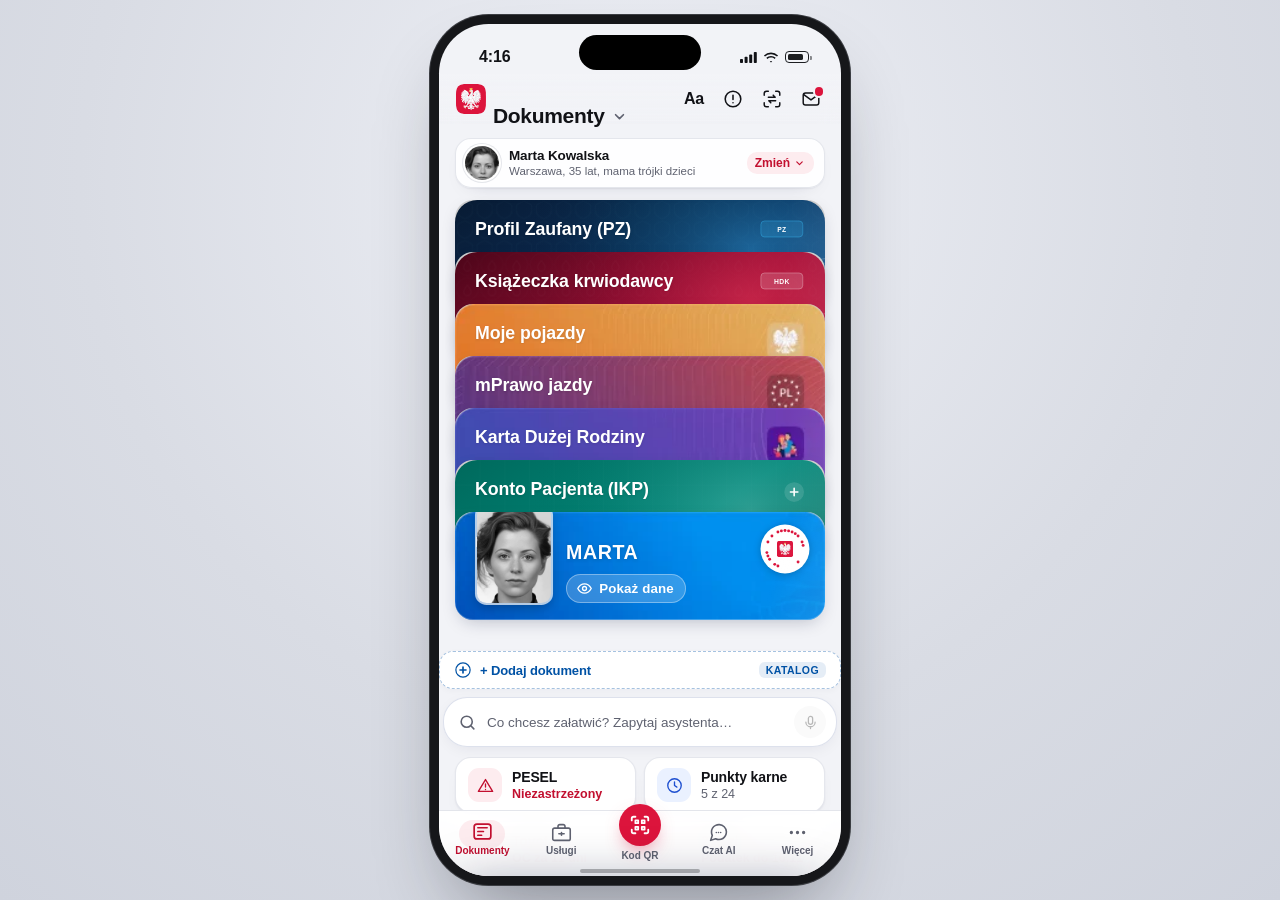
==== commit e8b18c21: "fix(ui-a11y-ci): blokada mikrofonu bez API, fallback fontow offline, naglowek h1 i testy zus w CI" ====
--- a/mockup/index.html
+++ b/mockup/index.html
@@ -11,13 +11,11 @@
 <link rel="manifest" href="manifest.json">
 <link rel="apple-touch-icon" href="assets/icon-mobywatel.svg">
 <meta name="mobile-web-app-capable" content="yes">
-<link rel="preconnect" href="https://fonts.googleapis.com">
-<link rel="preconnect" href="https://fonts.gstatic.com" crossorigin>
-<link href="https://fonts.googleapis.com/css2?family=Inter:wght@400;500;600;700&display=swap" rel="stylesheet">
 <link rel="stylesheet" href="style.css?v=48">
 </head>
 <body>
 <div class="phone" id="app">
+  <h1 class="sr-only">mObywatel 2.0</h1>
   <a href="#prompt" class="skip-link" id="skipToChat">Przejdź do rozmowy z asystentem</a>
   <div class="sr-only" id="srPolite" aria-live="polite" aria-atomic="true"></div>
   <div class="sr-only" id="srAlert" role="alert" aria-live="assertive" aria-atomic="true"></div>
@@ -25,7 +23,7 @@
   <div class="status" aria-hidden="true"><span id="clock">20:10</span><span class="sig"><svg width="17" height="11" viewBox="0 0 17 11" fill="currentColor"><rect x="0" y="7" width="3" height="4" rx=".8"/><rect x="4.6" y="4.8" width="3" height="6.2" rx=".8"/><rect x="9.2" y="2.4" width="3" height="8.6" rx=".8"/><rect x="13.8" y="0" width="3" height="11" rx=".8"/></svg><svg width="16" height="11" viewBox="0 0 16 11" fill="currentColor"><path d="M8 2.2c2.3 0 4.4.9 6 2.4l1.1-1.2A10.3 10.3 0 0 0 8 .5 10.3 10.3 0 0 0 .9 3.4L2 4.6a8.6 8.6 0 0 1 6-2.4Zm0 3.4c1.4 0 2.6.5 3.6 1.4l1.1-1.2A6.9 6.9 0 0 0 8 3.9a6.9 6.9 0 0 0-4.7 1.9L4.4 7A5.2 5.2 0 0 1 8 5.6Zm0 3.3a1.6 1.6 0 0 1 1.2.5L8 10.6 6.8 9.4A1.6 1.6 0 0 1 8 8.9Z"/></svg><i class="bat"></i></span></div>
 
   <header class="top" id="top">
-    <button class="home" id="homeBtn" aria-label="Ekran główny"><img class="emblem" src="assets/icon-mobywatel.svg" alt="" decoding="async"></button>
+    <button class="home" id="homeBtn" aria-label="Ekran główny"><img class="emblem" src="assets/icon-mobywatel.svg" alt="Godło mObywatel" decoding="async"></button>
     <span class="sp"></span>
     <button class="ico" id="a11yBtn" onclick="toggleA11yPanel(event)" aria-label="Ustawienia wyglądu: wielkość tekstu, kontrast, słowniczek" aria-haspopup="true" aria-expanded="false" aria-controls="a11yPanel"><span class="aa" aria-hidden="true">Aa</span></button>
     <button class="ico" id="errBtn" onclick="openErrorHistory()" aria-label="Historia błędów asystenta AI" aria-haspopup="dialog" aria-controls="errModal"><svg aria-hidden="true" viewBox="0 0 24 24" fill="none" stroke="currentColor" stroke-width="1.7" stroke-linecap="round" stroke-linejoin="round"><circle cx="12" cy="12" r="8.5"/><path d="M12 8v4.5M12 16h.01"/></svg><span class="err-badge" id="errBadge" hidden>0</span></button>
--- a/mockup/style.css
+++ b/mockup/style.css
@@ -9,7 +9,7 @@
   --scrim:rgba(10,12,18,.48);
   --ease-sheet:cubic-bezier(.32,.72,0,1); --ease-spring:cubic-bezier(.34,1.4,.64,1);
   --ease:cubic-bezier(.22,.9,.24,1);
-  --sans:-apple-system,BlinkMacSystemFont,"SF Pro Text","Inter",system-ui,sans-serif;
+  --sans: -apple-system, BlinkMacSystemFont, "Segoe UI", Roboto, Helvetica, Arial, sans-serif, "Apple Color Emoji", "Segoe UI Emoji";
   --elev-1:0 1px 2px rgba(15,25,60,.06),0 8px 22px -16px rgba(15,25,60,.28);
   --elev-2:0 12px 30px -18px rgba(15,25,60,.38);
 }
@@ -425,6 +425,25 @@
 .vkbd:active{background:rgba(0,0,0,.05)}
 @media (max-height:600px){.vmic{width:78px;height:78px}.vmic svg{width:32px;height:32px}.vstate{margin-bottom:12px;font-size:19px}.vkbd{margin-top:8px}}
 .phone.voicing .hmenu{z-index:28}
+
+/* Wyłączone przyciski mikrofonu (brak klucza API STT/TTS) */
+#mic:disabled, #mic.disabled,
+.sp-mic-btn:disabled, .sp-mic-btn.disabled,
+#vmic:disabled, #vmic.disabled,
+.vmic:disabled, .vmic.disabled {
+  opacity: 0.35 !important;
+  cursor: not-allowed !important;
+  filter: grayscale(1) !important;
+  pointer-events: auto !important;
+  box-shadow: none !important;
+}
+#mic:disabled:hover, #mic.disabled:hover,
+.sp-mic-btn:disabled:hover, .sp-mic-btn.disabled:hover,
+#vmic:disabled:hover, #vmic.disabled:hover,
+.vmic:disabled:hover, .vmic.disabled:hover {
+  transform: none !important;
+  background: inherit !important;
+}
 
 /* ---------- wersja 2: spokojniejszy ekran główny ---------- */
 .title{left:54px;max-width:calc(100% - 214px);font-size:21px;line-height:38px;letter-spacing:-.015em;font-weight:700;padding:3px 8px 3px 0;border-radius:12px;white-space:nowrap;overflow:hidden;text-overflow:ellipsis;transition:opacity .25s,transform .4s var(--ease),background .2s}
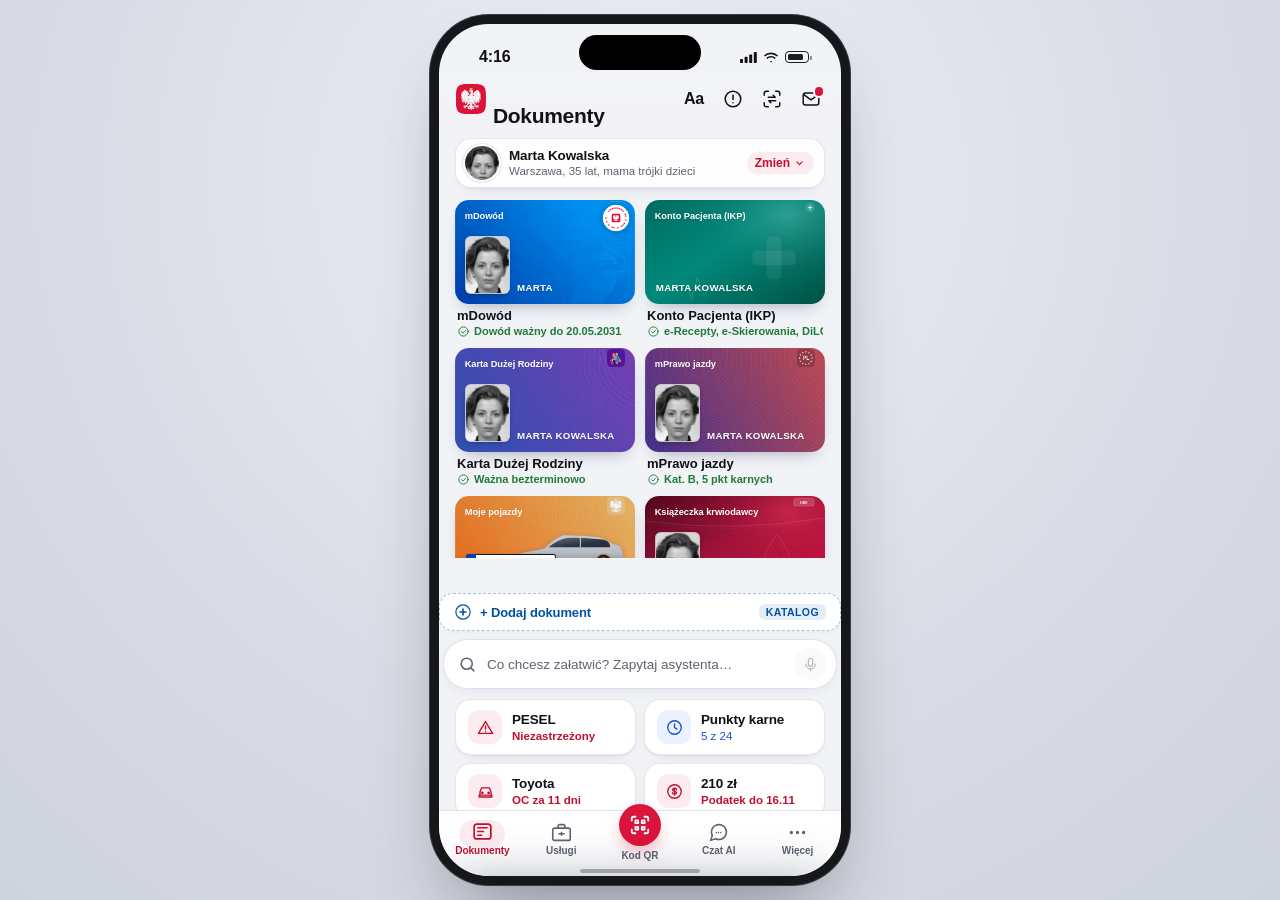
==== commit adb9ae7e: "fix(ui): trwale zablokowanie ukladu siatki 2x2 i usuniecie zakladki wyboru ukladu" ====
--- a/mockup/index.html
+++ b/mockup/index.html
@@ -11,7 +11,7 @@
 <link rel="manifest" href="manifest.json">
 <link rel="apple-touch-icon" href="assets/icon-mobywatel.svg">
 <meta name="mobile-web-app-capable" content="yes">
-<link rel="stylesheet" href="style.css?v=48">
+<link rel="stylesheet" href="style.css?v=49">
 </head>
 <body>
 <div class="phone" id="app">
@@ -47,7 +47,7 @@
     <button type="button" class="ap-row" onclick="closeA11yPanel();openErrorHistory()"><span class="ap-ic" aria-hidden="true">!</span><span class="ap-tx"><b>Historia błędów AI</b><small id="apErrSub">Status asystenta i dziennik błędów</small></span></button>
   </div>
 
-  <button class="title" id="title" aria-haspopup="true" aria-expanded="false" aria-controls="lmenu">Dokumenty<svg aria-hidden="true" viewBox="0 0 24 24" fill="none" stroke="currentColor" stroke-width="2.4" stroke-linecap="round" stroke-linejoin="round"><path d="m6.5 9.5 5.5 5.5 5.5-5.5"/></svg></button>
+  <button class="title" id="title" aria-haspopup="true" aria-expanded="false" aria-controls="lmenu">Dokumenty</button>
   <button class="person-bar" id="personBtn" type="button" aria-label="Wybierz osobę w pokazie" aria-haspopup="true" aria-expanded="false" aria-controls="lmenu">
     <span class="person-avatar" aria-hidden="true"></span>
     <span class="person-meta">
@@ -58,19 +58,14 @@
   </button>
   <div class="lmenu" id="lmenu">
     <div class="scrim"></div>
-    <div class="panel" role="dialog" aria-modal="true" aria-label="Układ dokumentów i osoba">
+    <div class="panel" role="dialog" aria-modal="true" aria-label="Wybór osoby i opcje">
       <div class="lmenu-tabs" role="tablist" aria-label="Sekcje menu">
         <button type="button" class="lmenu-tab active" data-tab="osoba" role="tab" aria-selected="true" onclick="setMenuTab('osoba')"><i class="ik ik-user" aria-hidden="true"></i> Osoba</button>
-        <button type="button" class="lmenu-tab" data-tab="uklad" role="tab" aria-selected="false" onclick="setMenuTab('uklad')"><i class="ik ik-layers" aria-hidden="true"></i> Układ</button>
         <button type="button" class="lmenu-tab" data-tab="a11y" role="tab" aria-selected="false" onclick="setMenuTab('a11y')"><i class="ik ik-gear" aria-hidden="true"></i> Opcje</button>
       </div>
       <div class="lmenu-sec" id="secOsoba">
         <div class="mh">Wybierz osobę w demonstracji</div>
         <div class="mo"></div>
-      </div>
-      <div class="lmenu-sec" id="secUklad" hidden>
-        <div class="mh">Układ kart dokumentów na ekranie</div>
-        <div class="ml"></div>
       </div>
       <div class="lmenu-sec" id="secA11y" hidden>
         <div class="mh">Dostępność i demonstracja</div>
@@ -533,25 +528,25 @@
   </div></div>
   <div class="homebar" aria-hidden="true"></div>
 </div>
-<script src="ikony.js?v=48"></script>
-<script src="osoby.js?v=48"></script>
-<script src="sylwetki.js?v=48"></script>
-<script src="core.js?v=48"></script>
-<script src="accessibility.js?v=48"></script>
-<script src="variants.js?v=48"></script>
-<script src="scenarios.js?v=48"></script>
-<script src="agent.js?v=48"></script>
-<script src="znak-kod.js?v=48"></script>
-<script src="znak.js?v=48"></script>
-<script src="uslugi.js?v=48"></script>
-<script src="weryfikacja.js?v=48"></script>
-<script src="poczta.js?v=48"></script>
-<script src="ikp-integracja.js?v=48"></script>
-<script src="mandaty.js?v=48"></script>
-<script src="powiadomienia-eksport.js?v=48"></script>
-<script src="katalog-kart.js?v=48"></script>
-<script src="spotlight.js?v=48"></script>
-<script src="moduly-zdrowie.js?v=48"></script>
-<script src="moduly-urzad.js?v=48"></script>
+<script src="ikony.js?v=49"></script>
+<script src="osoby.js?v=49"></script>
+<script src="sylwetki.js?v=49"></script>
+<script src="core.js?v=49"></script>
+<script src="accessibility.js?v=49"></script>
+<script src="variants.js?v=49"></script>
+<script src="scenarios.js?v=49"></script>
+<script src="agent.js?v=49"></script>
+<script src="znak-kod.js?v=49"></script>
+<script src="znak.js?v=49"></script>
+<script src="uslugi.js?v=49"></script>
+<script src="weryfikacja.js?v=49"></script>
+<script src="poczta.js?v=49"></script>
+<script src="ikp-integracja.js?v=49"></script>
+<script src="mandaty.js?v=49"></script>
+<script src="powiadomienia-eksport.js?v=49"></script>
+<script src="katalog-kart.js?v=49"></script>
+<script src="spotlight.js?v=49"></script>
+<script src="moduly-zdrowie.js?v=49"></script>
+<script src="moduly-urzad.js?v=49"></script>
 </body>
 </html>
--- a/mockup/style.css
+++ b/mockup/style.css
@@ -332,6 +332,7 @@
 .lmenu-tab:hover{color:var(--ink)}
 .lmenu-tab.active{background:var(--surface);color:var(--ink);box-shadow:0 2px 8px rgba(15,25,60,.09)}
 .lmenu-sec[hidden]{display:none!important}
+#secUklad, .lmenu-tab[data-tab="uklad"] { display: none !important; }
 .lmenu .mh{font-size:13px;color:var(--ink2);padding:6px 12px 6px;font-weight:500}
 .lmenu .ml button{display:flex;align-items:center;gap:12px;width:100%;text-align:left;padding:10px 12px;border-radius:14px}
 .lmenu .ml button.on{background:var(--red-wash)}
@@ -946,21 +947,130 @@
 .high-contrast .ss-tx small { color: #ffd700 !important; }
 
 
-/* ---------- Pulpit: lekkie kafelki statusu ---------- */
-.quick-grid{display:grid;grid-template-columns:repeat(2,minmax(0,1fr));gap:8px;padding:0 16px 8px}
-.qt{display:flex;align-items:center;gap:10px;min-width:0;text-align:left;background:var(--surface);border-radius:16px;padding:10px 12px;
-  border:1px solid rgba(227,229,235,.9);box-shadow:var(--elev-1);transition:transform .15s var(--ease),filter .2s,box-shadow .2s}
-.qt:hover{box-shadow:var(--elev-2);transform:translateY(-1px)}
-.qt:active{transform:scale(.97);filter:brightness(.97)}
-.qt-ic{flex:none;width:34px;height:34px;border-radius:11px;display:grid;place-items:center;background:var(--surface-2);color:var(--ink2)}
-.qt-ic svg{width:19px;height:19px}
-.qt-tx{min-width:0;flex:1}
-.qt-tx b{display:block;font-size:14px;line-height:18px;font-weight:600;letter-spacing:-.01em;white-space:nowrap;overflow:hidden;text-overflow:ellipsis}
-.qt-tx small{display:block;font-size:12.5px;line-height:16px;font-weight:500;color:var(--ink2);white-space:nowrap;overflow:hidden;text-overflow:ellipsis}
-.qt.ok .qt-ic{background:var(--ok-wash);color:var(--ok-ink)}  .qt.ok small{color:var(--ok-ink)}
-.qt.warn .qt-ic{background:var(--red-wash);color:var(--red-ink)} .qt.warn small{color:var(--red-ink);font-weight:600}
-.qt.info .qt-ic{background:var(--info-wash);color:var(--info-ink)}
-.phone.chatting .quick-grid{pointer-events:none}
+/* ---------- Pulpit: minimalistyczna siatka 2x2 (.quick-grid) ---------- */
+#tiles {
+  display: none !important;
+}
+
+.quick-grid {
+  display: grid;
+  grid-template-columns: repeat(2, minmax(0, 1fr));
+  grid-auto-rows: 1fr;
+  gap: 8px;
+  padding: 0 16px 8px;
+  box-sizing: border-box;
+  width: 100%;
+}
+
+.qt {
+  display: flex;
+  align-items: center;
+  gap: 10px;
+  min-width: 0;
+  width: 100%;
+  height: 100%;
+  min-height: 56px;
+  box-sizing: border-box;
+  text-align: left;
+  background: var(--surface);
+  border-radius: 16px;
+  padding: 10px 12px;
+  border: 1px solid rgba(227, 229, 235, 0.9);
+  box-shadow: var(--elev-1);
+  transition: transform 0.18s var(--ease), filter 0.2s, box-shadow 0.2s, border-color 0.2s;
+  cursor: pointer;
+  outline: none;
+}
+
+.qt:hover {
+  box-shadow: var(--elev-2);
+  transform: translateY(-1px);
+}
+
+.qt:focus-visible {
+  outline: 2px solid var(--red);
+  outline-offset: 2px;
+}
+
+.qt:active {
+  transform: scale(0.97);
+  filter: brightness(0.97);
+}
+
+.qt-ic {
+  flex: none;
+  width: 34px;
+  height: 34px;
+  border-radius: 11px;
+  display: grid;
+  place-items: center;
+  background: var(--surface-2);
+  color: var(--ink2);
+  transition: background-color 0.2s, color 0.2s;
+}
+
+.qt-ic svg {
+  width: 19px;
+  height: 19px;
+}
+
+.qt-tx {
+  min-width: 0;
+  flex: 1;
+}
+
+.qt-tx b {
+  display: block;
+  font-size: 13.5px;
+  line-height: 17px;
+  font-weight: 600;
+  letter-spacing: -0.01em;
+  white-space: nowrap;
+  overflow: hidden;
+  text-overflow: ellipsis;
+  color: var(--ink);
+}
+
+.qt-tx small {
+  display: block;
+  font-size: 11.5px;
+  line-height: 15px;
+  font-weight: 500;
+  color: var(--ink2);
+  white-space: nowrap;
+  overflow: hidden;
+  text-overflow: ellipsis;
+  margin-top: 1px;
+}
+
+.qt.ok .qt-ic {
+  background: var(--ok-wash);
+  color: var(--ok-ink);
+}
+.qt.ok small {
+  color: var(--ok-ink);
+}
+
+.qt.warn .qt-ic {
+  background: var(--red-wash);
+  color: var(--red-ink);
+}
+.qt.warn small {
+  color: var(--red-ink);
+  font-weight: 600;
+}
+
+.qt.info .qt-ic {
+  background: var(--info-wash);
+  color: var(--info-ink);
+}
+.qt.info small {
+  color: var(--info-ink);
+}
+
+.phone.chatting .quick-grid {
+  pointer-events: none;
+}
 
 /* ---------- Przycisk "Aa" i panel ustawień wyglądu ---------- */
 #a11yBtn .aa{font-size:16px;font-weight:700;letter-spacing:-.02em;line-height:1}
@@ -983,9 +1093,9 @@
 .large-text .qt-tx b{font-size:15.5px;line-height:20px}
 .large-text .qt-tx small{font-size:14px;line-height:18px}
 .large-text .qt{padding:12px}
-.high-contrast .qt,.high-contrast .a11y-pop{background:#121316!important;border:2px solid #fff!important}
-.high-contrast .qt-ic,.high-contrast .ap-ic{background:#000!important;color:#ffd700!important;border:1px solid #ffd700}
-.high-contrast .qt small,.high-contrast .ap-tx small{color:#ffd700!important}
+.high-contrast .a11y-pop{background:#121316!important;border:2px solid #fff!important}
+.high-contrast .ap-ic{background:#000!important;color:#ffd700!important;border:1px solid #ffd700}
+.high-contrast .ap-tx small{color:#ffd700!important}
 .high-contrast .ap-row.on .sw{background:#ffd700}
 
 /* ---------- Polerowanie ekranów pomocniczych ---------- */
@@ -3349,6 +3459,50 @@
 .phone.dark-mode .sp-mic-btn {
   background: rgba(220, 20, 60, 0.25) !important;
   color: #ff5270 !important;
+}
+
+/* Dark mode dla siatki 2x2 .quick-grid */
+.phone.dark-mode .qt {
+  background: #181d28 !important;
+  color: #f0f3fa !important;
+  border: 1px solid rgba(255, 255, 255, 0.08) !important;
+  box-shadow: 0 2px 8px rgba(0, 0, 0, 0.35) !important;
+}
+.phone.dark-mode .qt:hover {
+  background: #1e2433 !important;
+  border-color: rgba(255, 255, 255, 0.16) !important;
+  box-shadow: 0 4px 14px rgba(0, 0, 0, 0.45) !important;
+}
+.phone.dark-mode .qt-tx b {
+  color: #ffffff !important;
+}
+.phone.dark-mode .qt-tx small {
+  color: #94a3b8 !important;
+}
+.phone.dark-mode .qt-ic {
+  background: rgba(255, 255, 255, 0.06) !important;
+  color: #cbd5e1 !important;
+}
+.phone.dark-mode .qt.ok .qt-ic {
+  background: rgba(16, 185, 129, 0.16) !important;
+  color: #34d399 !important;
+}
+.phone.dark-mode .qt.ok small {
+  color: #34d399 !important;
+}
+.phone.dark-mode .qt.warn .qt-ic {
+  background: rgba(239, 68, 68, 0.18) !important;
+  color: #f87171 !important;
+}
+.phone.dark-mode .qt.warn small {
+  color: #f87171 !important;
+}
+.phone.dark-mode .qt.info .qt-ic {
+  background: rgba(59, 130, 246, 0.18) !important;
+  color: #60a5fa !important;
+}
+.phone.dark-mode .qt.info small {
+  color: #60a5fa !important;
 }
 .phone.dark-mode .homebar {
   background: rgba(255, 255, 255, 0.35) !important;
@@ -3449,10 +3603,19 @@
   color: #000000 !important;
   border: 2px solid #ffffff !important;
 }
+.high-contrast .quick-grid {
+  gap: 10px;
+}
 .high-contrast .qt {
   background: #000000 !important;
   border: 2px solid #ffffff !important;
   color: #ffffff !important;
+  box-shadow: none !important;
+}
+.high-contrast .qt:hover,
+.high-contrast .qt:focus-visible {
+  border-color: #ffd700 !important;
+  outline: 2px solid #ffd700 !important;
 }
 .high-contrast .qt-tx b {
   color: #ffffff !important;
@@ -3461,9 +3624,36 @@
   color: #ffd700 !important;
 }
 .high-contrast .qt-ic {
-  background: #ffd700 !important;
-  color: #000000 !important;
-  border: 1px solid #ffffff !important;
+  background: #000000 !important;
+  color: #ffd700 !important;
+  border: 1.5px solid #ffd700 !important;
+}
+.high-contrast .qt.ok .qt-ic {
+  background: #000000 !important;
+  color: #00ff66 !important;
+  border-color: #00ff66 !important;
+}
+.high-contrast .qt.ok small {
+  color: #00ff66 !important;
+  font-weight: 700 !important;
+}
+.high-contrast .qt.warn .qt-ic {
+  background: #000000 !important;
+  color: #ff5555 !important;
+  border-color: #ff5555 !important;
+}
+.high-contrast .qt.warn small {
+  color: #ff5555 !important;
+  font-weight: 700 !important;
+}
+.high-contrast .qt.info .qt-ic {
+  background: #000000 !important;
+  color: #66b2ff !important;
+  border-color: #66b2ff !important;
+}
+.high-contrast .qt.info small {
+  color: #66b2ff !important;
+  font-weight: 700 !important;
 }
 .high-contrast .rsum {
   background: #000000 !important;
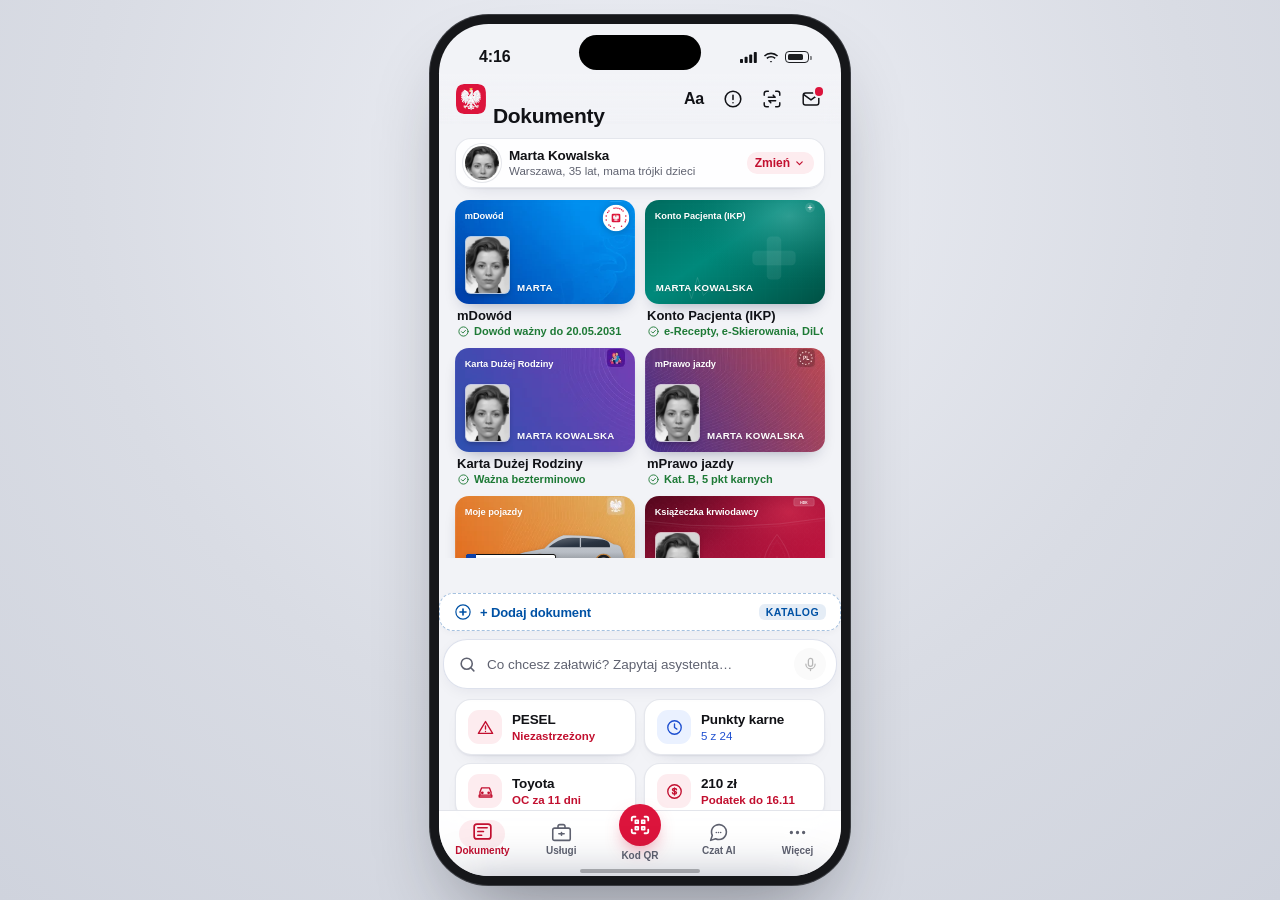
==== commit ade8ca8a: "feat(platform): wprowadza backend ZUS, zaawansowane generowanie PDF i ujednolica widok kart Umożliwi" ====
--- a/mockup/index.html
+++ b/mockup/index.html
@@ -11,10 +11,10 @@
 <link rel="manifest" href="manifest.json">
 <link rel="apple-touch-icon" href="assets/icon-mobywatel.svg">
 <meta name="mobile-web-app-capable" content="yes">
-<link rel="stylesheet" href="style.css?v=49">
+<link rel="stylesheet" href="style.css?v=50">
 </head>
 <body>
-<div class="phone" id="app">
+<div class="phone" id="app" data-nav="docs">
   <h1 class="sr-only">mObywatel 2.0</h1>
   <a href="#prompt" class="skip-link" id="skipToChat">Przejdź do rozmowy z asystentem</a>
   <div class="sr-only" id="srPolite" aria-live="polite" aria-atomic="true"></div>
@@ -528,25 +528,25 @@
   </div></div>
   <div class="homebar" aria-hidden="true"></div>
 </div>
-<script src="ikony.js?v=49"></script>
-<script src="osoby.js?v=49"></script>
-<script src="sylwetki.js?v=49"></script>
-<script src="core.js?v=49"></script>
-<script src="accessibility.js?v=49"></script>
-<script src="variants.js?v=49"></script>
-<script src="scenarios.js?v=49"></script>
-<script src="agent.js?v=49"></script>
-<script src="znak-kod.js?v=49"></script>
-<script src="znak.js?v=49"></script>
-<script src="uslugi.js?v=49"></script>
-<script src="weryfikacja.js?v=49"></script>
-<script src="poczta.js?v=49"></script>
-<script src="ikp-integracja.js?v=49"></script>
-<script src="mandaty.js?v=49"></script>
-<script src="powiadomienia-eksport.js?v=49"></script>
-<script src="katalog-kart.js?v=49"></script>
-<script src="spotlight.js?v=49"></script>
-<script src="moduly-zdrowie.js?v=49"></script>
-<script src="moduly-urzad.js?v=49"></script>
+<script src="ikony.js?v=50"></script>
+<script src="osoby.js?v=50"></script>
+<script src="sylwetki.js?v=50"></script>
+<script src="core.js?v=50"></script>
+<script src="accessibility.js?v=50"></script>
+<script src="variants.js?v=50"></script>
+<script src="scenarios.js?v=50"></script>
+<script src="agent.js?v=50"></script>
+<script src="znak-kod.js?v=50"></script>
+<script src="znak.js?v=50"></script>
+<script src="uslugi.js?v=50"></script>
+<script src="weryfikacja.js?v=50"></script>
+<script src="poczta.js?v=50"></script>
+<script src="ikp-integracja.js?v=50"></script>
+<script src="mandaty.js?v=50"></script>
+<script src="powiadomienia-eksport.js?v=50"></script>
+<script src="katalog-kart.js?v=50"></script>
+<script src="spotlight.js?v=50"></script>
+<script src="moduly-zdrowie.js?v=50"></script>
+<script src="moduly-urzad.js?v=50"></script>
 </body>
 </html>
--- a/mockup/style.css
+++ b/mockup/style.css
@@ -2369,13 +2369,27 @@
 }
 
 /* ---------- 3. WIDOK KATALOGU USŁUG (#viewServices) ---------- */
+.phone[data-nav="services"] .title,
+.phone[data-nav="services"] .person-bar,
+.phone.nav-services .title,
+.phone.nav-services .person-bar {
+  display: none !important;
+}
+
 .view-services {
   position: absolute;
-  inset: 60px 0 60px 0;
+  top: 52px;
+  top: var(--servicesTop, 52px);
+  left: 0;
+  right: 0;
+  bottom: 60px;
+  bottom: var(--bnavH, 60px);
   overflow-y: auto;
-  padding: 16px 16px 24px;
+  padding: 16px 16px 28px;
   z-index: 15;
   background: var(--bg);
+  box-sizing: border-box;
+  -webkit-overflow-scrolling: touch;
 }
 
 .services-header {
